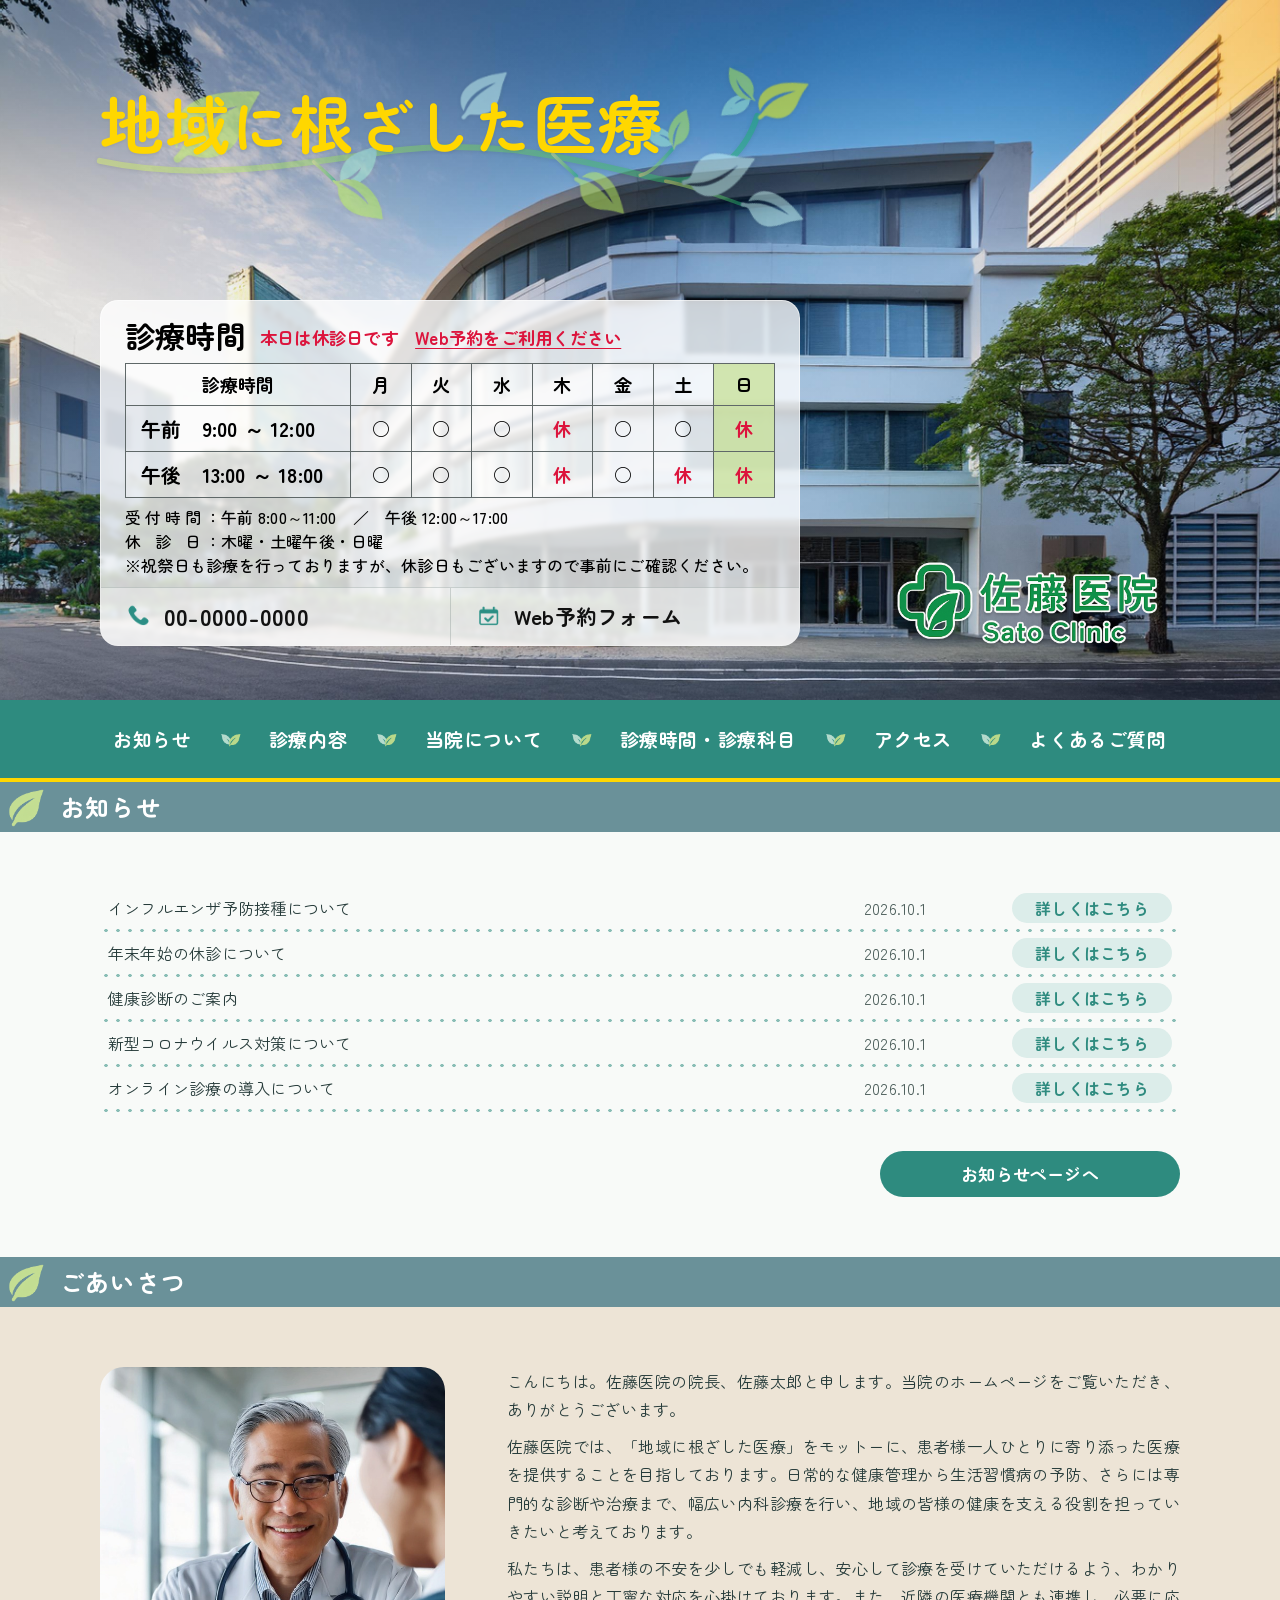
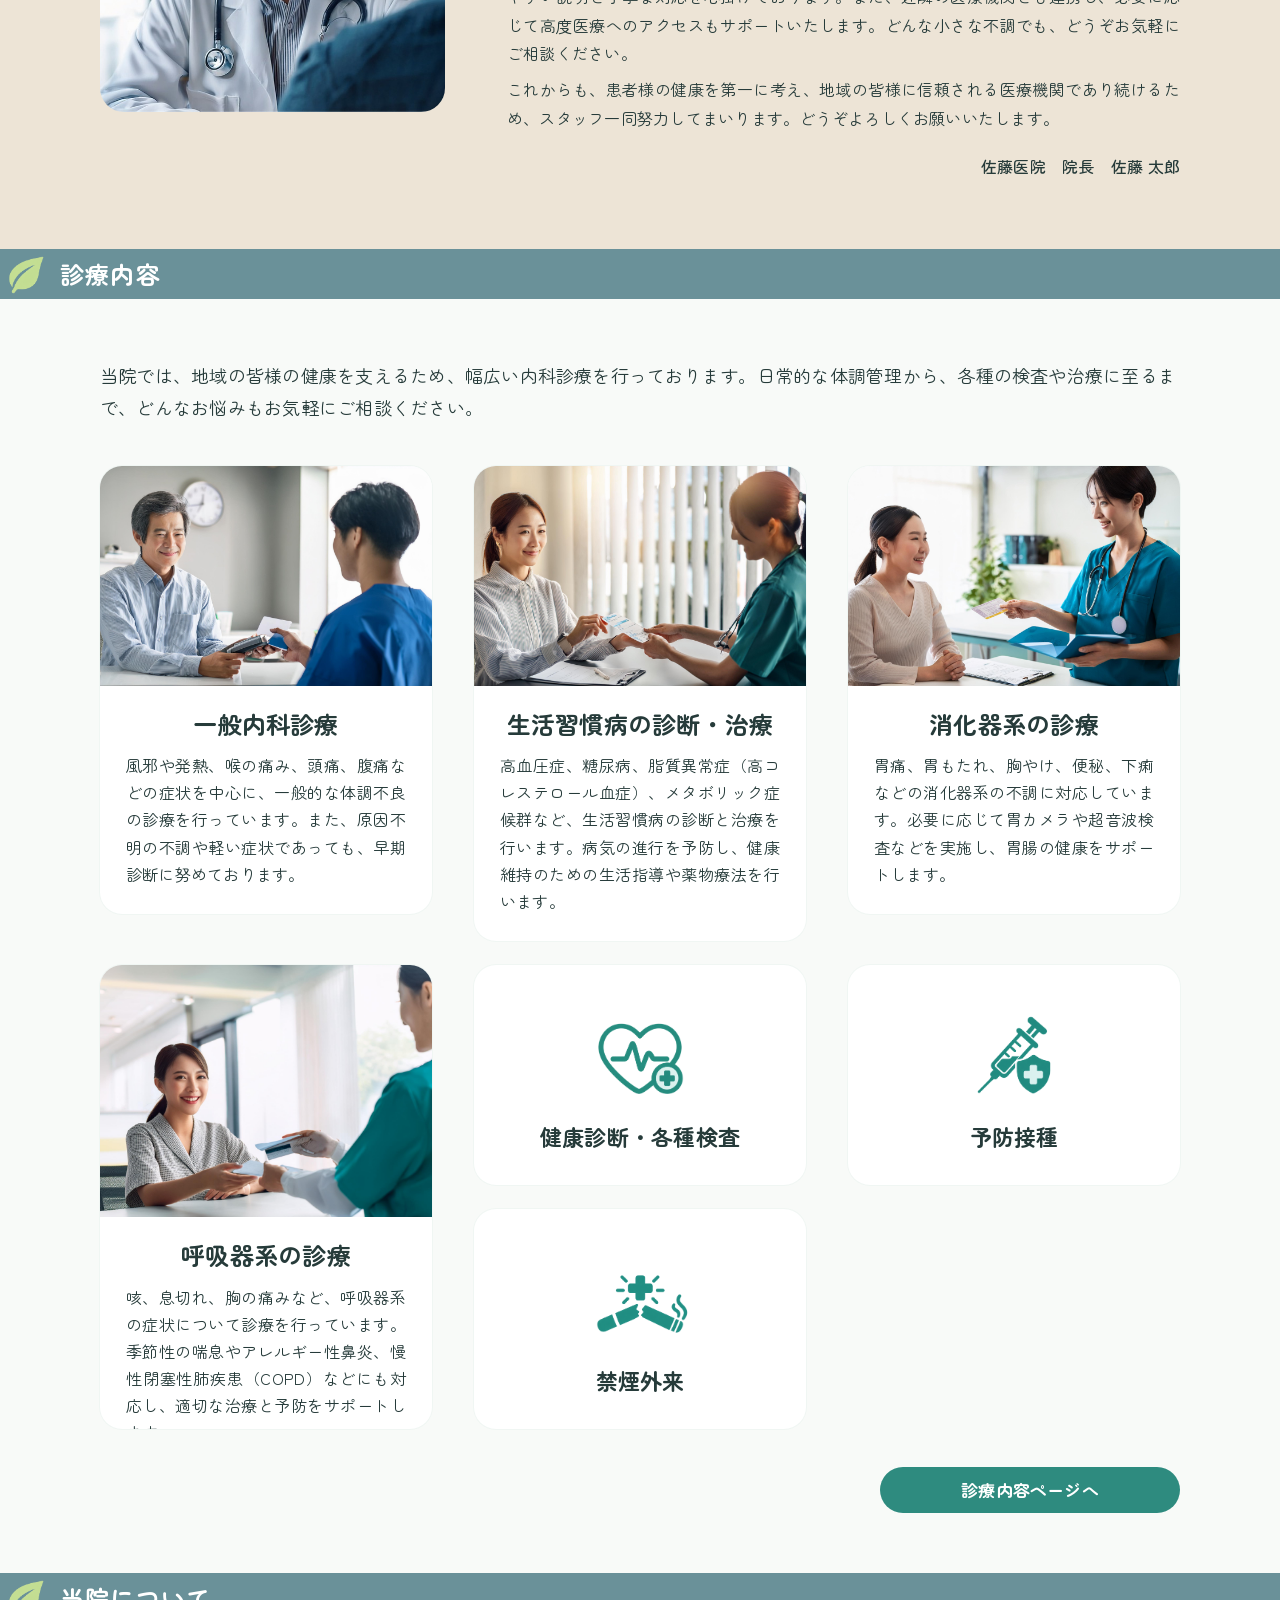
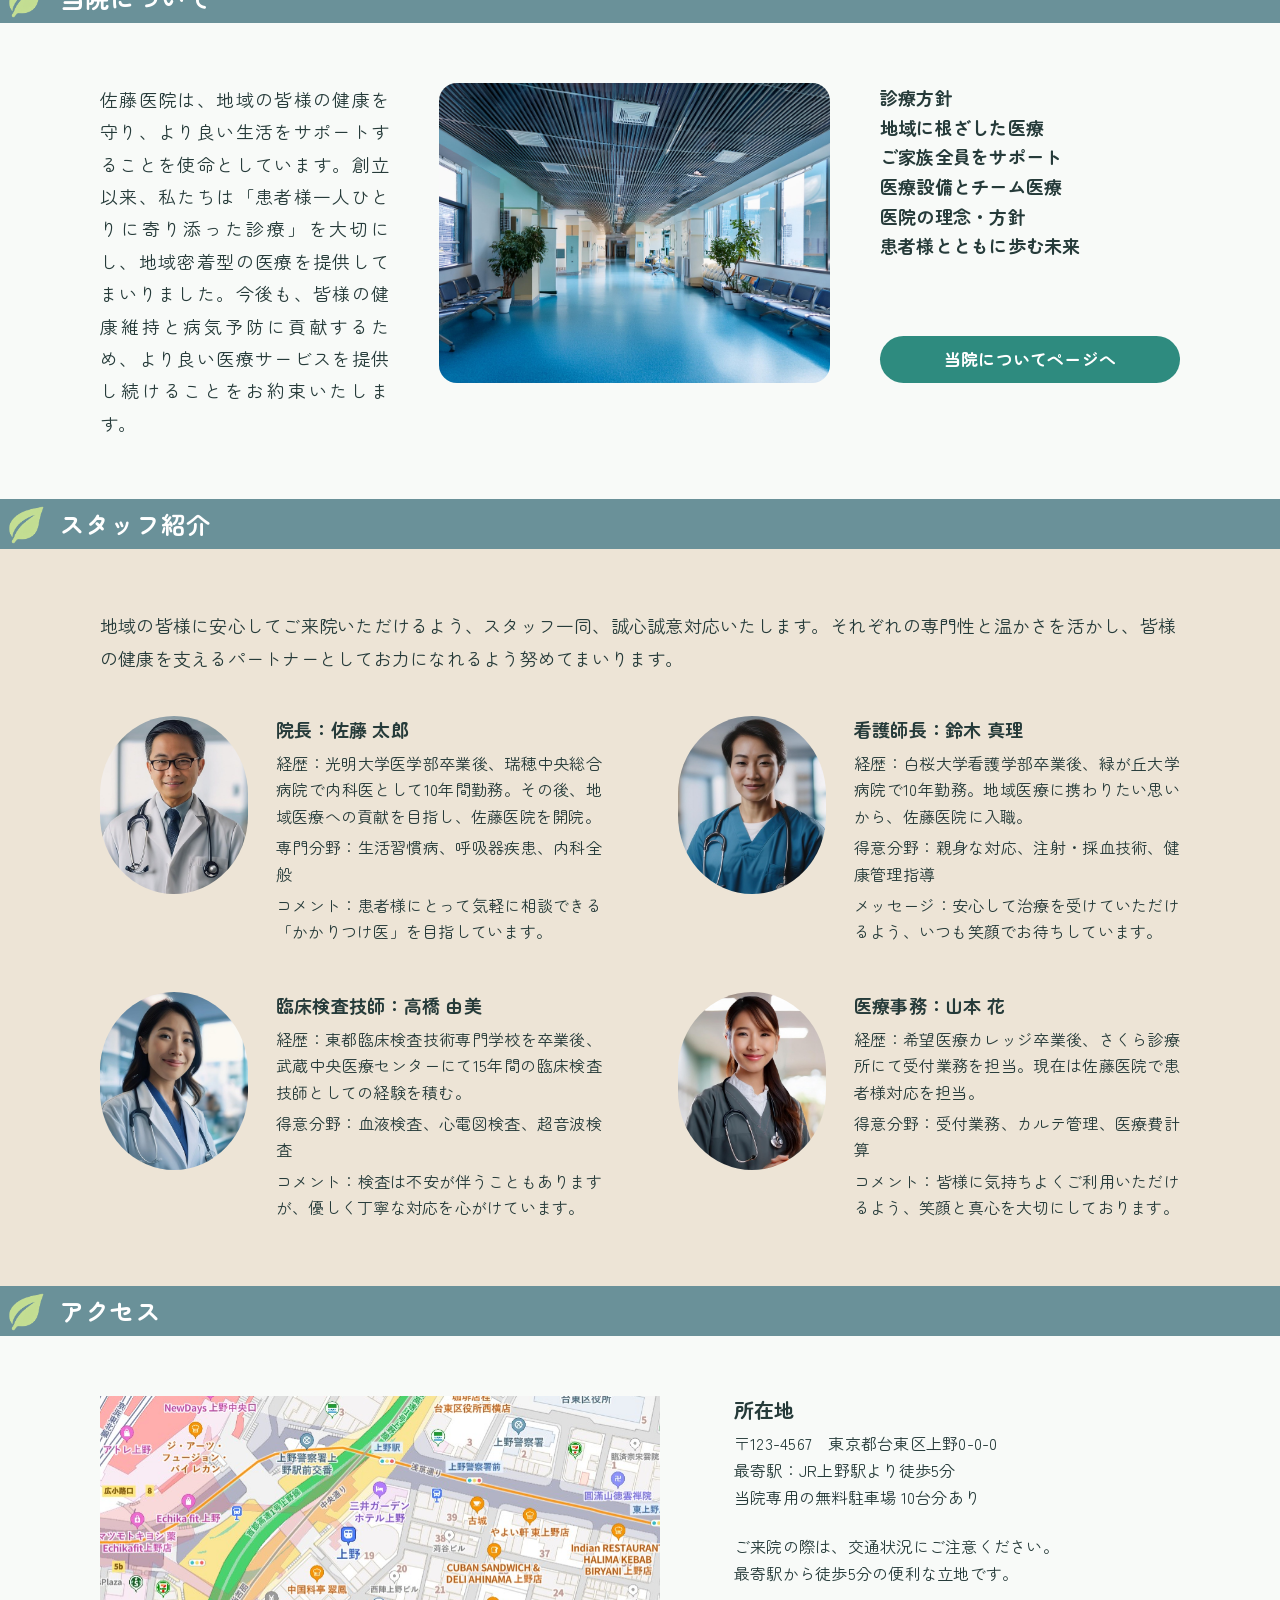
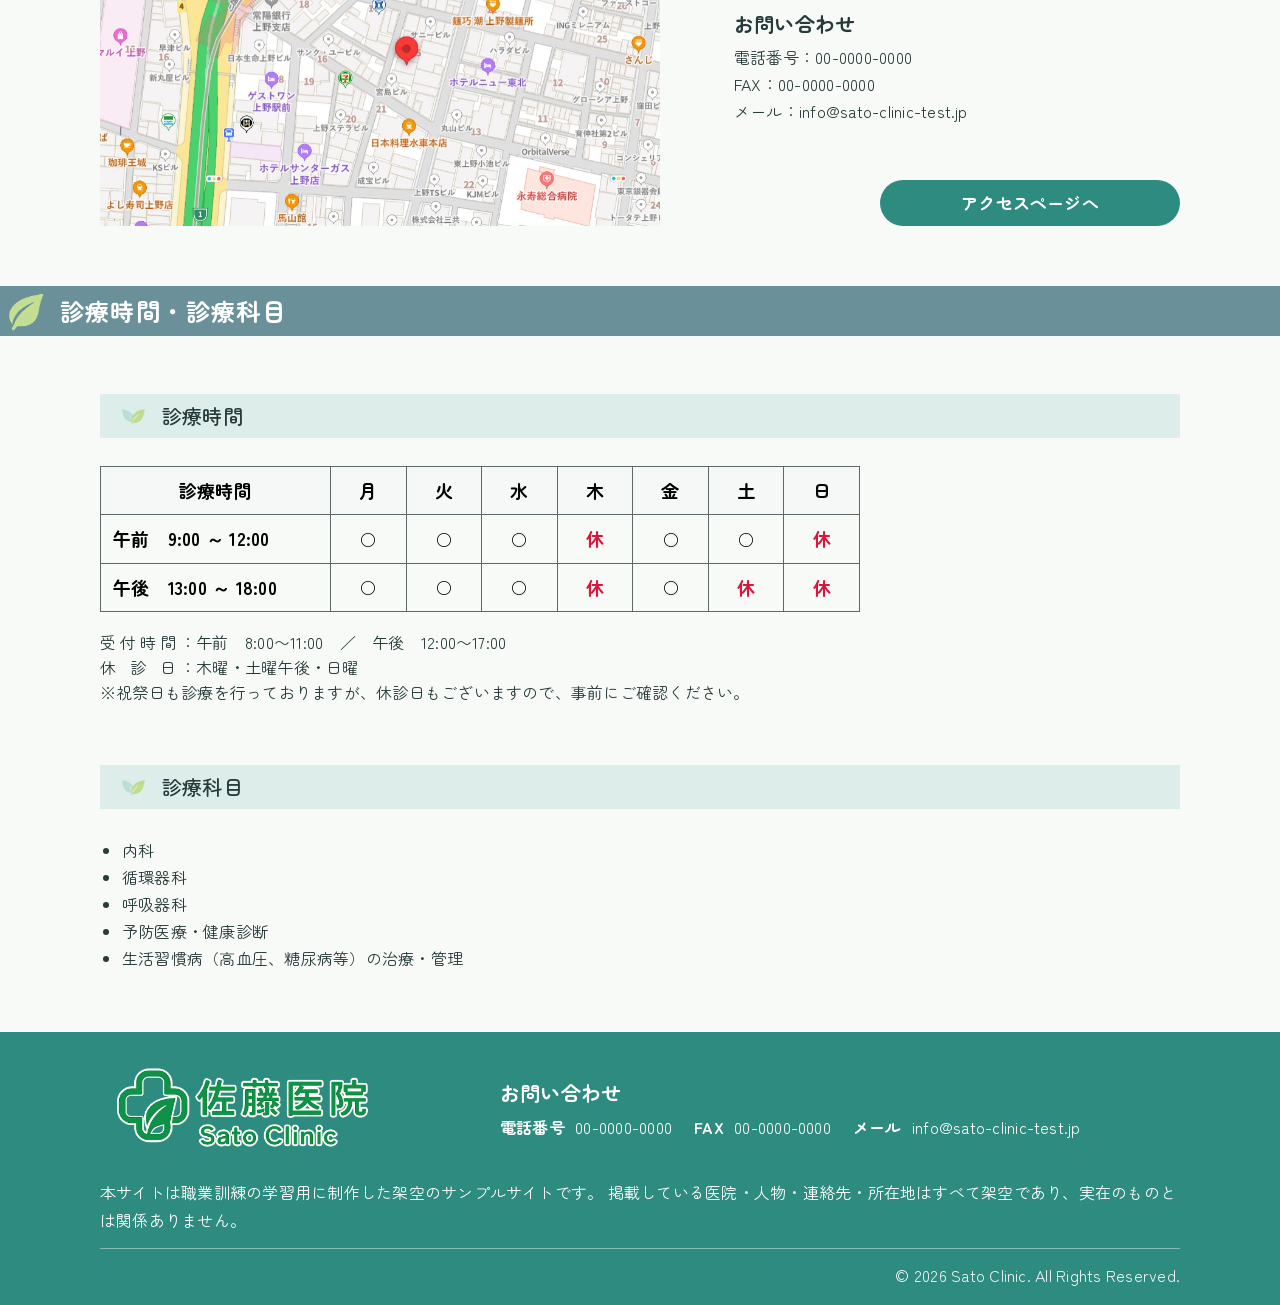
==== index.html @ f7752157 "ナビゲーションバーの修正（バーガーは除く）" ====
<!doctype html>
<html lang="ja">

<head>
  <meta charset="utf-8">
  <meta name="viewport" content="width=device-width, initial-scale=1">
  <meta name="robots" content="noindex, nofollow">
  <title>佐藤医院｜地域に根ざした医療</title>
  <link rel="preconnect" href="https://fonts.googleapis.com">
  <link rel="preconnect" href="https://fonts.gstatic.com" crossorigin>
  <link href="https://fonts.googleapis.com/css2?family=Zen+Maru+Gothic:wght@400;500;700&display=swap" rel="stylesheet">
  <link rel="stylesheet" href="./assets/css/style.css">
</head>

<body>
  <header class="hero" id="top">
    <div class="hero__shade"></div>
    <div class="hero__inner">
      <h1 class="hero__catch">
        <span class="hero__catch-copy">地域<span class="hero__catch-kana">に</span>根<span class="hero__catch-kana">ざした</span>医療</span>
        <svg class="hero__branch" viewBox="0 0 900 180" stroke="url(#hero-vine-gradient)" aria-hidden="true" focusable="false">
          <defs>
            <linearGradient id="hero-vine-gradient" x1="0" y1="0" x2="1" y2="0">
              <stop offset="0" stop-color="#d2e96a" />
              <stop offset=".55" stop-color="#72c85a" />
              <stop offset="1" stop-color="#18a96d" />
            </linearGradient>
          </defs>
          <path class="hero__branch-main" pathLength="100" d="M 120 126 C 235 151, 354 130, 465 114 C 599 97, 708 132, 778 147 C 841 159, 881 117, 895 73" />
          <path class="hero__branch-twig hero__branch-twig--middle-two" pathLength="100" d="M 372 127 C 381 135, 389 142, 396 149" />
          <path class="hero__branch-twig hero__branch-twig--middle-four" pathLength="100" d="M 654 118 C 663 127, 673 136, 682 144" />
          <path class="hero__branch-twig hero__branch-twig--right-up" pathLength="100" d="M 757 143 C 770 140, 782 127, 795 112" />
          <path class="hero__branch-twig hero__branch-twig--right-two" pathLength="100" d="M 787 150 C 817 155, 850 168, 879 178" />
          <g class="hero__branch-leaf hero__branch-leaf--middle-one">
            <image href="./assets/images/LEAF_G.png" x="175" y="6" width="137" height="137" transform="rotate(10 205 122)" />
          </g>
          <g class="hero__branch-leaf hero__branch-leaf--middle-two">
            <image href="./assets/images/LEAF_B&amp;G.png" x="345" y="63" width="114" height="114" transform="rotate(85 396 149)" />
          </g>
          <g class="hero__branch-leaf hero__branch-leaf--middle-three">
            <image href="./assets/images/LEAF_B.png" x="533" y="10" width="76" height="76" transform="rotate(0 550 74)" />
          </g>
          <g class="hero__branch-leaf hero__branch-leaf--middle-four">
            <image href="./assets/images/LEAF_G.png" x="665" y="80" width="76" height="76" transform="rotate(85 682 144)" />
          </g>
          <g class="hero__branch-leaf hero__branch-leaf--right-up-side">
            <g transform="translate(1580 15) scale(-1 1)">
              <image href="./assets/images/LEAF_B.png" x="749" y="58" width="91" height="91" transform="rotate(-115 770 135)" />
            </g>
          </g>
          <g class="hero__branch-leaf hero__branch-leaf--right-up-tip">
            <image href="./assets/images/LEAF_B&amp;G.png" x="762" y="55" width="76" height="76" transform="rotate(-25 795 112)" />
          </g>
          <g class="hero__branch-leaf hero__branch-leaf--right-two">
            <image href="./assets/images/LEAF_B.png" x="862" y="114" width="76" height="76" transform="rotate(60 879 178)" />
          </g>
          <g class="hero__branch-leaf hero__branch-leaf--tip-one">
            <image href="./assets/images/LEAF_B&amp;G.png" x="878" y="9" width="76" height="76" transform="rotate(-80 895 73)" />
          </g>
          <g class="hero__branch-leaf hero__branch-leaf--tip-two">
            <g transform="rotate(15 895 73)">
              <g class="hero__branch-yellow-spin">
                <image href="./assets/images/leaf.png" x="878" y="9" width="76" height="76" />
              </g>
            </g>
          </g>
        </svg>
      </h1>

      <section class="hero-hours" aria-labelledby="hero-hours-title">
        <h2 id="hero-hours-title">診療時間</h2>
        <table class="hours-table hours-table--hero">
          <thead>
            <tr>
              <th>診療時間</th>
              <th>月</th>
              <th>火</th>
              <th>水</th>
              <th>木</th>
              <th>金</th>
              <th>土</th>
              <th>日</th>
            </tr>
          </thead>
          <tbody>
            <tr>
              <th><span class="hours-period">午前</span>　9:00 ～ 12:00</th>
              <td>○</td>
              <td>○</td>
              <td>○</td>
              <td class="closed">休</td>
              <td>○</td>
              <td>○</td>
              <td class="closed">休</td>
            </tr>
            <tr>
              <th><span class="hours-period">午後</span>　13:00 ～ 18:00</th>
              <td>○</td>
              <td>○</td>
              <td>○</td>
              <td class="closed">休</td>
              <td>○</td>
              <td class="closed">休</td>
              <td class="closed">休</td>
            </tr>
          </tbody>
        </table>
        <div class="hero-hours__meta">
          <p class="hero-hours__note"><span class="hero-hours__label">受付時間</span>：午前 8:00～11:00　／　午後 12:00～17:00</p>
          <p class="hero-hours__note"><span class="hero-hours__label">休診日</span>：木曜・土曜午後・日曜</p>
          <p class="hero-hours__holiday">※祝祭日も診療を行っておりますが、休診日もございますので事前にご確認ください。</p>
        </div>
        <div class="hero-hours__contact" aria-label="ご予約・お問い合わせ">
          <a class="hero-reserve hero-reserve--phone" href="tel:0000000000">
            <img src="./assets/images/icon_phone.png" alt="">
            <span>00-0000-0000</span>
          </a>
          <a class="hero-reserve hero-reserve--web" href="#contact">
            <img src="./assets/images/icon_calendar.png" alt="">
            <span>Web予約フォーム</span>
            <span class="hero-reserve__arrow" aria-hidden="true">›</span>
          </a>
        </div>
      </section>

      <a href="./index.html" class="hero__logo" aria-label="佐藤医院 トップページへ">
        <img src="./assets/images/logo.png" alt="佐藤医院 Sato Clinic">
      </a>
      <button class="nav-toggle" type="button" aria-label="メニューを開く" aria-controls="main-navigation"
        aria-expanded="false">
        <span></span><span></span><span></span>
      </button>
    </div>
  </header>

  <nav class="main-nav" id="main-navigation" aria-label="メインナビゲーション">
    <div class="main-nav__inner">
      <div class="nav-dropdown-group">
        <a href="#news">お知らせ</a>
        <div class="nav-dropdown-menu" aria-label="お知らせの項目">
          <a href="./news.html">お知らせページへ</a>
        </div>
      </div><img class="nav-leaf" src="./assets/images/LEAF_B&G.png" alt="">
      <div class="nav-dropdown-group">
        <a href="#services">診療内容</a>
        <div class="nav-dropdown-menu" aria-label="診療内容の項目">
          <a href="./medical.html">診療内容ページへ</a>
        </div>
      </div><img class="nav-leaf" src="./assets/images/LEAF_B&G.png" alt="">
      <div class="nav-dropdown-group">
        <a href="#about">当院について</a>
        <div class="nav-dropdown-menu" aria-label="当院についての項目">
          <a href="./about.html">当院についてページへ</a>
          <a href="./about.html#about-policy">診療方針</a>
          <a href="./about.html#about-community">地域に根ざした医療</a>
          <a href="./about.html#about-family">ご家族全員をサポート</a>
          <a href="./about.html#about-team">医療設備とチーム医療</a>
          <a href="./about.html#about-values">医院の理念・方針</a>
          <a href="./about.html#about-future">患者様とともに歩む未来</a>
          <a href="./about.html#about-staff-title">スタッフ紹介</a>
        </div>
      </div><img class="nav-leaf" src="./assets/images/LEAF_B&G.png" alt="">
      <a href="#hours">診療時間・診療科目</a><img class="nav-leaf" src="./assets/images/LEAF_B&G.png" alt="">
      <a href="#access">アクセス</a><img class="nav-leaf" src="./assets/images/LEAF_B&G.png" alt="">
      <div class="nav-dropdown-group">
        <a href="./faq.html">よくあるご質問</a>
        <div class="nav-dropdown-menu" aria-label="よくあるご質問の項目">
          <a href="./faq.html#faq-medical">診療について</a>
          <a href="./faq.html#faq-prevention">予防接種・健康診断について</a>
          <a href="./faq.html#faq-payment">お支払いについて</a>
          <a href="./faq.html#faq-other">その他</a>
        </div>
      </div>
    </div>
  </nav>

  <main>
    <section class="section section--compact" id="news">
      <div class="section-title"><img src="./assets/images/LEAF_G.png" alt="">
        <h2>お知らせ</h2>
      </div>
      <div class="content news-list">
        <article class="news-row"><a href="./news.html#influenza">インフルエンザ予防接種について</a><time>2026.10.1</time><a class="mini-button" href="./news.html#influenza">詳しくはこちら</a></article>
        <article class="news-row"><a href="./news.html#new-year-holiday">年末年始の休診について</a><time>2026.10.1</time><a class="mini-button" href="./news.html#new-year-holiday">詳しくはこちら</a></article>
        <article class="news-row"><a href="./news.html#health-checkup">健康診断のご案内</a><time>2026.10.1</time><a class="mini-button" href="./news.html#health-checkup">詳しくはこちら</a></article>
        <article class="news-row"><a href="./news.html#covid-19">新型コロナウイルス対策について</a><time>2026.10.1</time><a class="mini-button" href="./news.html#covid-19">詳しくはこちら</a></article>
        <article class="news-row"><a href="./news.html#online-medical">オンライン診療の導入について</a><time>2026.10.1</time><a class="mini-button" href="./news.html#online-medical">詳しくはこちら</a></article>
        <div class="section-action"><a class="pill-button" href="./news.html">お知らせページへ</a></div>
      </div>
    </section>

    <section class="section section--beige" id="greeting">
      <div class="section-title"><img src="./assets/images/LEAF_G.png" alt="">
        <h2>ごあいさつ</h2>
      </div>
      <div class="content greeting-grid">
        <img src="./assets/images/greeting.jpg" alt="院長が患者様と話している様子" class="greeting-photo">
        <div class="greeting-copy">
          <p>こんにちは。佐藤医院の院長、佐藤太郎と申します。当院のホームページをご覧いただき、ありがとうございます。</p>
          <p>
            佐藤医院では、「地域に根ざした医療」をモットーに、患者様一人ひとりに寄り添った医療を提供することを目指しております。日常的な健康管理から生活習慣病の予防、さらには専門的な診断や治療まで、幅広い内科診療を行い、地域の皆様の健康を支える役割を担っていきたいと考えております。
          </p>
          <p>
            私たちは、患者様の不安を少しでも軽減し、安心して診療を受けていただけるよう、わかりやすい説明と丁寧な対応を心掛けております。また、近隣の医療機関とも連携し、必要に応じて高度医療へのアクセスもサポートいたします。どんな小さな不調でも、どうぞお気軽にご相談ください。
          </p>
          <p>これからも、患者様の健康を第一に考え、地域の皆様に信頼される医療機関であり続けるため、スタッフ一同努力してまいります。どうぞよろしくお願いいたします。</p>
          <p class="signature">佐藤医院　院長　佐藤 太郎</p>
        </div>
      </div>
    </section>

    <section class="section" id="services">
      <div class="section-title"><img src="./assets/images/LEAF_G.png" alt="">
        <h2>診療内容</h2>
      </div>
      <div class="content">
        <p class="intro">当院では、地域の皆様の健康を支えるため、幅広い内科診療を行っております。日常的な体調管理から、各種の検査や治療に至るまで、どんなお悩みもお気軽にご相談ください。</p>
        <div class="service-grid" id="services-carousel">
          <article class="service-card service-card--general">
            <img src="./assets/images/information_1.jpg" alt="一般内科診療">
            <div class="service-card__body">
              <h3>一般内科診療</h3>
              <p>風邪や発熱、喉の痛み、頭痛、腹痛などの症状を中心に、一般的な体調不良の診療を行っています。また、原因不明の不調や軽い症状であっても、早期診断に努めております。</p>
            </div>
          </article>
          <article class="service-card service-card--lifestyle">
            <img src="./assets/images/information_2.jpg" alt="生活習慣病の診断・治療">
            <div class="service-card__body">
              <h3>生活習慣病の診断・治療</h3>
              <p>高血圧症、糖尿病、脂質異常症（高コレステロール血症）、メタボリック症候群など、生活習慣病の診断と治療を行います。病気の進行を予防し、健康維持のための生活指導や薬物療法を行います。</p>
            </div>
          </article>
          <article class="service-card service-card--digestive">
            <img src="./assets/images/information_3.jpg" alt="消化器系の診療">
            <div class="service-card__body">
              <h3>消化器系の診療</h3>
              <p>胃痛、胃もたれ、胸やけ、便秘、下痢などの消化器系の不調に対応しています。必要に応じて胃カメラや超音波検査などを実施し、胃腸の健康をサポートします。</p>
            </div>
          </article>
          <article class="service-card service-card--respiratory">
            <img src="./assets/images/information_4.jpg" alt="呼吸器系の診療">
            <div class="service-card__body">
              <h3>呼吸器系の診療</h3>
              <p>咳、息切れ、胸の痛みなど、呼吸器系の症状について診療を行っています。季節性の喘息やアレルギー性鼻炎、慢性閉塞性肺疾患（COPD）などにも対応し、適切な治療と予防をサポートします。</p>
            </div>
          </article>
          <article class="service-card service-card--icon-only service-card--health">
            <img class="service-icon" src="./assets/images/health_checkup.png" alt="健康診断・各種検査">
            <div class="service-card__body">
              <h3>健康診断・各種検査</h3>
            </div>
          </article>
          <article class="service-card service-card--icon-only service-card--vaccination">
            <img class="service-icon" src="./assets/images/vaccination.png" alt="予防接種">
            <div class="service-card__body">
              <h3>予防接種</h3>
            </div>
          </article>
          <article class="service-card service-card--icon-only service-card--smoking">
            <img class="service-icon" src="./assets/images/smoking.png" alt="禁煙外来">
            <div class="service-card__body">
              <h3>禁煙外来</h3>
            </div>
          </article>
        </div>
        <div class="section-action"><a class="pill-button" href="./medical.html">診療内容ページへ</a></div>
      </div>
    </section>

    <section class="section" id="about">
      <div class="section-title"><img src="./assets/images/LEAF_G.png" alt="">
        <h2>当院について</h2>
      </div>
      <div class="content about-grid">
        <div class="about-copy about-copy--left">
          <p>
            佐藤医院は、地域の皆様の健康を守り、より良い生活をサポートすることを使命としています。創立以来、私たちは「患者様一人ひとりに寄り添った診療」を大切にし、地域密着型の医療を提供してまいりました。今後も、皆様の健康維持と病気予防に貢献するため、より良い医療サービスを提供し続けることをお約束いたします。
          </p>
        </div>
        <img src="./assets/images/hospital_4.jpg" alt="佐藤医院の院内" class="about-photo">
        <div class="about-copy about-copy--right">
          <h3><a href="./about.html#about-policy">診療方針</a></h3>
          <ul>
            <li><a href="./about.html#about-community">地域に根ざした医療</a></li>
            <li><a href="./about.html#about-family">ご家族全員をサポート</a></li>
            <li><a href="./about.html#about-team">医療設備とチーム医療</a></li>
            <li><a href="./about.html#about-values">医院の理念・方針</a></li>
            <li><a href="./about.html#about-future">患者様とともに歩む未来</a></li>
          </ul>
          <div class="section-action section-action--left"><a class="pill-button" href="./about.html">当院についてページへ</a></div>
        </div>
      </div>
    </section>

    <section class="section section--beige" id="staff">
      <div class="section-title"><img src="./assets/images/LEAF_G.png" alt="">
        <h2>スタッフ紹介</h2>
      </div>
      <div class="content">
        <p class="intro">地域の皆様に安心してご来院いただけるよう、スタッフ一同、誠心誠意対応いたします。それぞれの専門性と温かさを活かし、皆様の健康を支えるパートナーとしてお力になれるよう努めてまいります。</p>
        <div class="staff-grid" id="staff-carousel">
          <article class="staff-card"><img src="./assets/images/staff_sato_taro.jpg" alt="院長 佐藤太郎">
            <div>
              <h3>院長：佐藤 太郎</h3>
              <p>経歴：光明大学医学部卒業後、瑞穂中央総合病院で内科医として10年間勤務。その後、地域医療への貢献を目指し、佐藤医院を開院。</p>
              <p>専門分野：生活習慣病、呼吸器疾患、内科全般</p>
              <p>コメント：患者様にとって気軽に相談できる「かかりつけ医」を目指しています。</p>
            </div>
          </article>
          <article class="staff-card"><img src="./assets/images/staff_suzuki_mari.jpg" alt="看護師長 鈴木真理">
            <div>
              <h3>看護師長：鈴木 真理</h3>
              <p>経歴：白桜大学看護学部卒業後、緑が丘大学病院で10年勤務。地域医療に携わりたい思いから、佐藤医院に入職。</p>
              <p>得意分野：親身な対応、注射・採血技術、健康管理指導</p>
              <p>メッセージ：安心して治療を受けていただけるよう、いつも笑顔でお待ちしています。</p>
            </div>
          </article>
          <article class="staff-card"><img src="./assets/images/staff_takahashi_yumi.jpg" alt="臨床検査技師 高橋由美">
            <div>
              <h3>臨床検査技師：高橋 由美</h3>
              <p>経歴：東都臨床検査技術専門学校を卒業後、武蔵中央医療センターにて15年間の臨床検査技師としての経験を積む。</p>
              <p>得意分野：血液検査、心電図検査、超音波検査</p>
              <p>コメント：検査は不安が伴うこともありますが、優しく丁寧な対応を心がけています。</p>
            </div>
          </article>
          <article class="staff-card"><img src="./assets/images/staff_yamamoto_hana.jpg" alt="医療事務 山本花">
            <div>
              <h3>医療事務：山本 花</h3>
              <p>経歴：希望医療カレッジ卒業後、さくら診療所にて受付業務を担当。現在は佐藤医院で患者様対応を担当。</p>
              <p>得意分野：受付業務、カルテ管理、医療費計算</p>
              <p>コメント：皆様に気持ちよくご利用いただけるよう、笑顔と真心を大切にしております。</p>
            </div>
          </article>
        </div>
      </div>
    </section>

    <section class="section" id="access">
      <div class="section-title"><img src="./assets/images/LEAF_G.png" alt="">
        <h2>アクセス</h2>
      </div>
      <div class="content access-grid">
        <img src="./assets/images/map.jpg" alt="佐藤医院周辺地図" class="map-image">
        <div class="access-copy">
          <h3>所在地</h3>
          <p>〒123-4567　東京都台東区上野0-0-0<br>最寄駅：JR上野駅より徒歩5分<br>当院専用の無料駐車場 10台分あり</p>
          <p>ご来院の際は、交通状況にご注意ください。<br>最寄駅から徒歩5分の便利な立地です。</p>
          <h3 id="contact">お問い合わせ</h3>
          <p>電話番号：00-0000-0000<br>FAX：00-0000-0000<br>メール：info@sato-clinic-test.jp</p>
          <div class="section-action section-action--left"><a class="pill-button" href="#">アクセスページへ</a></div>
        </div>
      </div>
    </section>

    <section class="section section--compact" id="hours">
      <div class="section-title"><img src="./assets/images/LEAF_G.png" alt="">
        <h2>診療時間・診療科目</h2>
      </div>
      <div class="content hours-content">
        <h3 class="hours-subheading"><img src="./assets/images/LEAF_B&amp;G.png" alt="">診療時間</h3>
        <table class="hours-table hours-table--main">
          <thead>
            <tr>
              <th>診療時間</th>
              <th>月</th>
              <th>火</th>
              <th>水</th>
              <th>木</th>
              <th>金</th>
              <th>土</th>
              <th>日</th>
            </tr>
          </thead>
          <tbody>
            <tr>
              <th><span class="hours-period">午前</span>　9:00 ～ 12:00</th>
              <td>●</td>
              <td>●</td>
              <td>●</td>
              <td class="closed">休</td>
              <td>●</td>
              <td>●</td>
              <td class="closed">休</td>
            </tr>
            <tr>
              <th><span class="hours-period">午後</span>　13:00 ～ 18:00</th>
              <td>●</td>
              <td>●</td>
              <td>●</td>
              <td class="closed">休</td>
              <td>●</td>
              <td class="closed">休</td>
              <td class="closed">休</td>
            </tr>
          </tbody>
        </table>
        <p class="hours-note">
          <span class="hours-note__label">受付時間</span>：午前　8:00〜11:00　／　午後　12:00〜17:00<br><span class="hours-note__label">休診日</span>：木曜・土曜午後・日曜<br>※祝祭日も診療を行っておりますが、休診日もございますので、事前にご確認ください。</p>
      </div>
    </section>

    <section class="section section--compact" id="departments">
      <div class="content department-copy">
        <h3 class="hours-subheading"><img src="./assets/images/LEAF_B&amp;G.png" alt="">診療科目</h3>
        <ul>
          <li>内科</li>
          <li>循環器科</li>
          <li>呼吸器科</li>
          <li>予防医療・健康診断</li>
          <li>生活習慣病（高血圧、糖尿病等）の治療・管理</li>
        </ul>
      </div>
    </section>

  </main>

  <button class="back-to-top" type="button" aria-label="ページトップへ戻る"><span aria-hidden="true"></span></button>
  <footer class="footer">
    <div class="footer__inner">
      <div class="footer__brand">
        <a href="./index.html" class="footer__logo" aria-label="佐藤医院 トップページへ">
          <img src="./assets/images/logo.png" alt="佐藤医院 Sato Clinic">
        </a>
        <span>地域に根ざした医療</span>
      </div>
      <div class="footer__contact" aria-label="お問い合わせ">
        <h2>お問い合わせ</h2>
        <p class="footer__contact-note">その他、ご不明点があればお電話またはメールでお問い合わせください。</p>
        <div class="footer__contact-list">
          <span><b>電話番号</b> 00-0000-0000</span>
          <span><b>FAX</b> 00-0000-0000</span>
          <span><b>メール</b> info@sato-clinic-test.jp</span>
        </div>
      </div>
    </div>
    <p class="training-disclaimer">本サイトは職業訓練の学習用に制作した架空のサンプルサイトです。 掲載している医院・人物・連絡先・所在地はすべて架空であり、実在のものとは関係ありません。</p>
    <div class="footer__copyright">© 2026 Sato Clinic. All Rights Reserved.</div>
  </footer>
  <script src="./assets/js/main.js"></script>
</body>

</html>
---- assets/css/style.css ----
﻿:root {
  --main: #2E8B7F;
  --sub: #6A9199;
  --lightgreen: #DCEDEA;
  --beige: #EDE4D6;
  --base: #F8FAF8;
  --text: #263B3A;
  --white: #FFFFFF;
  --hero: #FFD700;
  --holiday: #DC143C;
  --green: #C5DF93;
  --line: #DCE6E3;
  --side: 100px;
  --content: 1240px;
}

* {
  box-sizing: border-box
}

html {
  scroll-behavior: smooth
}

body {
  margin: 0;
  min-width: 1180px;
  background: var(--base);
  color: var(--text);
  font-family: "Zen Maru Gothic", "Noto Sans JP", "Yu Gothic", YuGothic, Meiryo, sans-serif;
  font-size: 16px;
  line-height: 1.75;
  letter-spacing: .015em;
}

a {
  color: inherit;
  text-decoration: none
}

img {
  display: block;
  max-width: 100%
}

/* ===== HERO ===== */
.hero {
  position: relative;
  height: 700px;
  overflow: hidden;
  background: url("../images/hospital_1.jpg") center center/cover no-repeat;
}

.hero__shade {
  position: absolute;
  inset: 0;
  background: linear-gradient(90deg, rgba(24, 57, 63, .10), rgba(255, 255, 255, .02) 55%, rgba(0, 0, 0, .03));
}

.hero__inner {
  position: relative;
  width: 100%;
  height: 100%;
  max-width: 1440px;
  margin: 0 auto
}

.hero__catch {
  position: absolute;
  left: 100px;
  top: 84px;
  margin: 0;
  color: var(--hero);
  font-size: 64px;
  line-height: 1.18;
  font-weight: 700;
  letter-spacing: .02em;
  text-shadow: 0 1px 3px rgba(0, 0, 0, .08);
}

.hero__catch-kana {
  font-size: .9em;
}

.hero__catch-copy {
  position: relative;
  z-index: 1;
}

.hero__branch {
  position: absolute;
  top: -30px;
  left: calc(-13.333% - 26.667px);
  width: calc(100% + 200px);
  height: auto;
  aspect-ratio: 5 / 1;
  overflow: visible;
  fill: none;
  stroke-linecap: round;
  stroke-linejoin: round;
  pointer-events: none;
  filter: drop-shadow(0 1px 2px rgba(0, 0, 0, .18));
  animation: soften-branch .35s ease 5.2s forwards;
}

.hero__branch path {
  vector-effect: non-scaling-stroke;
  stroke-dasharray: 100;
  stroke-dashoffset: 100;
  animation: draw-branch .5s ease-out forwards;
}

.hero__branch .hero__branch-main {
  stroke-width: 6;
  animation-duration: 2.8s;
  animation-timing-function: ease-in-out;
}

.hero__branch .hero__branch-twig {
  stroke-width: 3.5;
}

.hero__branch .hero__branch-twig--middle-two { animation-delay: .8s; }
.hero__branch .hero__branch-twig--middle-four { animation-delay: 1.7s; }
.hero__branch .hero__branch-twig--right-up { animation-delay: 2.05s; }
.hero__branch .hero__branch-twig--right-two { animation-delay: 2.2s; }

.hero__branch-leaf {
  opacity: 0;
  transform-box: fill-box;
  transform-origin: center;
  animation: grow-leaf .55s ease-out forwards;
}

.hero__branch-leaf image {
  filter: saturate(1.8) contrast(1.1);
}

.hero__branch-leaf--middle-one { animation-delay: .8s; }
.hero__branch-leaf--middle-two { animation-delay: 1.2s; }
.hero__branch-leaf--middle-three { animation-delay: 1.65s; }
.hero__branch-leaf--middle-four { animation-delay: 2.1s; }
.hero__branch-leaf--right-up-side { animation-delay: 2.45s; }
.hero__branch-leaf--right-up-tip { animation-delay: 2.65s; }
.hero__branch-leaf--right-two { animation-delay: 2.45s; }
.hero__branch-leaf--tip-one { animation-delay: 2.8s; }
.hero__branch-leaf--tip-two { animation-delay: 3s; }

.hero__branch-yellow-spin {
  transform-box: fill-box;
  transform-origin: center;
  transform-style: preserve-3d;
  animation: spin-leaf-vein 1.6s linear 3.6s both;
}

@keyframes draw-branch {
  to { stroke-dashoffset: 0; }
}

@keyframes grow-leaf {
  from { opacity: 0; transform: scale(.4); }
  to { opacity: 1; transform: scale(1); }
}

@keyframes soften-branch {
  to { opacity: .5; }
}

@keyframes spin-leaf-vein {
  0%, 100% { transform: rotate(-45deg) scaleY(1) rotate(45deg) scale(1); }
  5%, 50%, 95% { transform: rotate(-45deg) scaleY(1) rotate(45deg) scale(1.3); }
  12.5%, 62.5% { transform: rotate(-45deg) scaleY(.02) rotate(45deg) scale(1.3); }
  25%, 75% { transform: rotate(-45deg) scaleY(-1) rotate(45deg) scale(1.3); }
  37.5%, 87.5% { transform: rotate(-45deg) scaleY(-.02) rotate(45deg) scale(1.3); }
}

@media (prefers-reduced-motion: reduce) {
  .hero__branch {
    opacity: .5;
    animation: none;
  }

  .hero__branch path {
    animation: none;
    stroke-dashoffset: 0;
  }

  .hero__branch-leaf {
    animation: none;
    opacity: 1;
  }

  .hero__branch-yellow-spin {
    animation: none;
  }
}

.hero-hours {
  position: absolute;
  left: 100px;
  bottom: 54px;
  width: 748px;
  padding: 16px 24px 0;
  background: rgba(255, 255, 255, .78);
  border: 1px solid rgba(255, 255, 255, .55);
  border-radius: 18px;
  backdrop-filter: blur(2px);
  overflow: hidden;
}

.hero-hours h2 {
  margin: 0 0 8px;
  font-size: 30px;
  line-height: 1.25;
  color: #000;
  font-weight: 700
}

.hero-hours__status {
  display: inline-block;
  margin-left: 14px;
  color: #000;
  font-size: .58em;
  font-weight: 700;
  vertical-align: .18em
}

.hero-hours__status.is-closed {
  color: var(--holiday)
}

.hero-hours__status-link {
  color: inherit;
  text-decoration: underline;
  text-underline-offset: .15em;
}

.hours-table {
  width: 100%;
  border-collapse: collapse;
  color: #000;
  background: transparent
}

.hours-table th,
.hours-table td {
  text-align: center;
  white-space: nowrap
}

.hours-table tbody th {
  text-align: left;
  font-weight: 700
}

.hours-table--hero {
  table-layout: fixed;
  border: 1px solid #5f6868;
  font-size: 16px;
  background: rgba(255, 255, 255, .22)
}

.hours-table--hero th,
.hours-table--hero td {
  border: 1px solid #5f6868;
  padding: 4px 6px;
  height: 36px
}

.hours-table--hero th:first-child,
.hours-table--hero td:first-child {
  width: 190px;
  min-width: 190px
}

.hours-table--hero thead th {
  font-weight: 700;
  background: rgba(255, 255, 255, .16)
}

.hours-table--hero .is-today {
  background: rgba(197, 223, 147, .72)
}

.hours-table .closed {
  color: var(--holiday);
  font-weight: 700
}

.hero-hours__meta {
  padding: 8px 0 10px
}

.hero-hours__note,
.hero-hours__holiday {
  margin: 0;
  color: #000;
  font-size: 16px;
  line-height: 1.45;
  font-weight: 500
}

.hero-hours__holiday {
  margin-top: 1px
}

.hero-hours__label {
  display: inline-block;
  width: 5em;
  letter-spacing: .25em;
  text-align: justify;
  text-align-last: justify
}

.hours-note__label {
  display: inline-block;
  width: 5em;
  letter-spacing: .25em;
  text-align: justify;
  text-align-last: justify
}

.hero-hours__contact {
  margin: 0 -24px;
  min-height: 58px;
  display: grid;
  grid-template-columns: 1fr 1fr;
  align-items: stretch;
  border-top: 1px solid rgba(92, 112, 109, .25);
  background: rgba(255, 255, 255, .36);
}

.hero-reserve {
  display: flex;
  align-items: center;
  gap: 10px;
  padding: 8px 22px;
  color: #111;
  font-size: 18px;
  font-weight: 700;
  line-height: 1.25;
  transition: background-color .2s ease, color .2s ease
}

.hero-reserve:hover {
  background: var(--main);
  color: #fff
}

.hero-reserve+.hero-reserve {
  border-left: 1px solid rgba(92, 112, 109, .25)
}

.hero-reserve img {
  width: 31px;
  height: 31px;
  object-fit: contain;
  flex: 0 0 31px
}

.hero-reserve--phone {
  font-size: 23px
}

.hero-reserve--web {
  font-size: 21px
}

.hero-reserve__arrow {
  display: none
}

.hero__logo {
  position: absolute;
  display: block;
  right: 100px;
  bottom: 50px;
  width: 300px;
  height: auto;
  filter: drop-shadow(0 2px 1px rgba(0, 0, 0, .18))
}

.hero__logo img,
.footer__logo img {
  width: 100%
}

/* ===== NAV ===== */
.main-nav {
  height: 82px;
  background: var(--main);
  color: #fff;
  border-bottom: 4px solid var(--hero)
}

.main-nav.is-fixed {
  position: fixed;
  z-index: 100;
  top: 0;
  right: 0;
  left: 0
}

.main-nav__inner {
  width: calc(100% - 150px);
  max-width: 1290px;
  height: 78px;
  margin: 0 auto;
  display: flex;
  align-items: center;
  justify-content: center;
  gap: 18px;
  font-size: 19px;
  font-weight: 700;
  white-space: nowrap;
}

.main-nav a {
  display: flex;
  align-items: center;
  min-height: 78px;
  padding: 0 8px;
  letter-spacing: .035em
}

.main-nav a.is-active {
  color: var(--hero);
  box-shadow: inset 0 -4px 0 var(--hero)
}

.nav-dropdown-group {
  position: relative;
  display: flex;
  align-items: center;
  height: 78px;
}

.nav-dropdown-menu {
  position: absolute;
  z-index: 120;
  top: 100%;
  left: 0;
  display: none;
  min-width: 250px;
  padding: 8px 0;
  background: var(--main);
  border-top: 4px solid var(--hero);
  border-radius: 0 0 12px 12px;
  box-shadow: 0 8px 18px rgba(38, 59, 58, .2);
  overflow: hidden;
}

.nav-dropdown-group:hover .nav-dropdown-menu,
.nav-dropdown-group:focus-within .nav-dropdown-menu {
  display: block;
}

.main-nav .nav-dropdown-menu a {
  display: block;
  min-height: 0;
  padding: 8px 16px;
  font-size: 15px;
  line-height: 1.5;
  white-space: nowrap;
}

.main-nav .nav-dropdown-menu a:hover,
.main-nav .nav-dropdown-menu a:focus-visible {
  color: var(--hero);
  background: rgba(255, 255, 255, .1);
}

.back-to-top {
  position: fixed;
  z-index: 110;
  right: 24px;
  bottom: 24px;
  display: grid;
  place-items: center;
  width: 54px;
  height: 54px;
  border: 0;
  border-radius: 50%;
  background: var(--main);
  color: #236f65;
  cursor: pointer;
  opacity: 0;
  visibility: hidden;
  transform: translateY(10px);
  transition: opacity .2s ease, transform .2s ease, visibility .2s;
  box-shadow: 0 4px 14px rgba(38, 59, 58, .2)
}

.back-to-top span {
  display: block;
  width: 0;
  height: 0;
  border-right: 12px solid transparent;
  border-bottom: 18px solid #fff;
  border-left: 12px solid transparent;
  transform: translateY(-2px)
}

.back-to-top.is-visible {
  opacity: 1;
  visibility: visible;
  transform: translateY(0)
}

.back-to-top:hover {
  background: #236f65;
  box-shadow: 0 6px 18px rgba(38, 59, 58, .3)
}

.back-to-top.is-visible:hover {
  transform: translateY(-3px) scale(1.06)
}

.back-to-top:focus-visible {
  outline: 3px solid var(--hero);
  outline-offset: 3px
}

.nav-leaf {
  width: 25px;
  height: 25px;
  object-fit: contain;
  opacity: .98;
  flex: 0 0 25px
}

/* ===== COMMON ===== */
.section {
  padding: 0 0 60px;
  background: var(--base)
}

.section--beige {
  background: var(--beige)
}

.section-title {
  height: 50px;
  background: var(--sub);
  color: #fff;
  display: flex;
  align-items: center;
  gap: 10px;
  padding-right: var(--side);
  padding-left: max(0px, calc((100% - var(--content))/2 - 100px));
}

.section-title img {
  width: 50px;
  height: 50px;
  object-fit: contain;
  flex: 0 0 50px
}

.section-title h2 {
  margin: 0;
  font-size: 24px;
  line-height: 50px;
  font-weight: 700;
  letter-spacing: .05em
}

.content {
  width: calc(100% - (var(--side)*2));
  max-width: 1240px;
  margin: 0 auto;
  padding-top: 60px
}

#services > .content > .intro,
#about .about-copy--left > p,
#staff > .content > .intro {
  font-size: 18px;
}

#about .about-copy--right h3,
#about .about-copy--right li {
  font-size: 18px;
  line-height: 1.65;
}

#about .about-copy--right h3 {
  margin: 0;
}

.intro {
  margin: 0 0 42px;
  font-size: 16px;
  line-height: 1.8
}

.section-action {
  display: flex;
  justify-content: flex-end;
  margin-top: 38px;
  width: 100%
}

.pill-button {
  display: inline-flex;
  align-items: center;
  justify-content: center;
  min-width: 300px;
  min-height: 44px;
  padding: 8px 26px;
  border-radius: 999px;
  background: var(--main);
  color: #fff;
  font-size: 17px;
  font-weight: 600;
  transition: background-color .2s ease, color .2s ease
}

.pill-button:hover {
  background: #236f65;
  color: #fff
}

/* ===== NEWS ===== */
.news-list {
  padding-top: 56px
}

.news-row {
  display: grid;
  grid-template-columns: 1fr 150px 180px;
  align-items: center;
  gap: 22px;
  min-height: 45px;
  padding: 0 8px 6px;
  background-image: radial-gradient(circle, rgba(46, 139, 127, .55) 1.55px, transparent 1.9px);
  background-size: 12px 5px;
  background-repeat: repeat-x;
  background-position: left bottom;
  font-size: 16px;
}

.news-row time {
  font-size: 16px;
  color: #4c5e5b;
  text-align: center
}

.mini-button {
  justify-self: end;
  display: inline-flex;
  align-items: center;
  justify-content: center;
  min-width: 160px;
  background: var(--lightgreen);
  color: var(--main);
  border-radius: 999px;
  padding: 3px 16px;
  font-size: 16px;
  font-weight: 700;
  line-height: 1.5;
  cursor: pointer;
  transition: background-color .2s ease, color .2s ease
}

.mini-button:hover {
  background: var(--main);
  color: #fff
}

/* ===== GREETING ===== */
.greeting-grid {
  display: grid;
  grid-template-columns: 345px 1fr;
  gap: 62px;
  align-items: start
}

.greeting-photo {
  width: 345px;
  height: 345px;
  object-fit: cover;
  border-radius: 24px
}

.greeting-copy {
  font-size: 16px;
  line-height: 1.78
}

.greeting-copy p {
  margin: 0 0 8px;
  text-align: justify;
  text-justify: inter-ideograph
}

.signature {
  text-align: right !important;
  font-size: 16px;
  font-weight: 500;
  margin-top: 20px !important
}

/* ===== SERVICES ===== */
.service-grid {
  display: grid;
  grid-template-columns: repeat(3, minmax(0, 1fr));
  grid-template-rows: auto 220px 220px;
  gap: 24px 42px;
  align-items: start
}

.service-card {
  width: 100%;
  background: #fff;
  border-radius: 22px;
  overflow: hidden;
  box-shadow: 0 0 0 1px rgba(46, 139, 127, .035)
}

.service-card>img:not(.service-icon) {
  width: 100%;
  height: 220px;
  object-fit: cover
}

.service-card__body {
  padding: 22px 26px 26px
}

.service-card h3 {
  margin: 0 0 12px;
  font-size: 24px;
  line-height: 1.35;
  text-align: center;
  font-weight: 700
}

.service-card p {
  margin: 0;
  font-size: 16px;
  line-height: 1.7;
  text-align: justify;
  text-justify: inter-ideograph
}

.service-card--general {
  grid-column: 1;
  grid-row: 1
}

.service-card--lifestyle {
  grid-column: 2;
  grid-row: 1
}

.service-card--digestive {
  grid-column: 3;
  grid-row: 1
}

.service-card--respiratory {
  grid-column: 1;
  grid-row: 2 / 4;
  height: 464px
}

.service-card--health {
  grid-column: 2;
  grid-row: 2
}

.service-card--vaccination {
  grid-column: 3;
  grid-row: 2
}

.service-card--smoking {
  grid-column: 2;
  grid-row: 3;
  align-self: start
}

.service-card--icon-only {
  height: 220px;
  display: flex;
  flex-direction: column;
  align-items: center;
  justify-content: center;
  padding: 20px 22px
}

.service-card--icon-only .service-icon {
  width: 116px;
  height: 116px;
  object-fit: contain;
  margin: 0 auto 8px
}

.service-card--icon-only .service-card__body {
  width: 100%;
  padding: 0
}

.service-card--icon-only h3 {
  margin: 0;
  font-size: 22px;
  line-height: 1.35
}

/* ===== ABOUT ===== */
.about-grid {
  display: grid;
  grid-template-columns: 1fr 1.35fr 1fr;
  gap: 50px;
  align-items: start
}

.about-photo {
  width: 100%;
  height: 300px;
  object-fit: cover;
  border-radius: 18px
}

.about-copy {
  font-size: 16px;
  line-height: 1.8
}

.about-copy p {
  margin: 0;
  text-align: justify;
  text-justify: inter-ideograph
}

.about-copy--right {
  min-height: 300px;
  display: flex;
  flex-direction: column
}

.about-copy h3 {
  margin: 0 0 8px;
  font-size: 24px;
  line-height: 1.45
}

.about-copy ul {
  list-style: none;
  padding: 0;
  margin: 0
}

.about-copy li {
  font-size: 18px;
  font-weight: 700;
  line-height: 1.85
}

.about-copy--right .section-action {
  margin-top: auto
}

/* ===== STAFF ===== */
.staff-grid {
  display: grid;
  grid-template-columns: 1fr 1fr;
  gap: 42px 76px;
  margin-top: 34px
}

.staff-card {
  display: grid;
  grid-template-columns: 148px 1fr;
  gap: 28px;
  align-items: start
}

.staff-card img {
  width: 148px;
  height: 178px;
  object-fit: cover;
  object-position: center top;
  border-radius: 50% / 44%;
}

.staff-card h3 {
  margin: 0 0 8px;
  font-size: 18px;
  line-height: 1.45
}

.staff-card p {
  margin: 0 0 5px;
  font-size: 16px;
  line-height: 1.65;
  text-align: justify;
  text-justify: inter-ideograph
}

/* ===== ACCESS ===== */
.access-grid {
  display: grid;
  grid-template-columns: 560px 1fr;
  gap: 74px;
  align-items: start
}

.map-image {
  width: 560px;
  height: 430px;
  object-fit: cover
}

.access-copy {
  min-height: 430px;
  display: flex;
  flex-direction: column
}

.access-copy h3 {
  font-size: 20px;
  line-height: 1.4;
  margin: 0 0 6px
}

.access-copy p {
  margin: 0 0 22px;
  font-size: 16px;
  line-height: 1.7
}

.access-copy .section-action {
  margin-top: auto
}

/* ===== HOURS / DEPARTMENTS ===== */
.hours-content {
  padding-top: 58px
}

.hours-subheading {
  display: flex;
  align-items: center;
  gap: 14px;
  width: 100%;
  min-height: 42px;
  margin: 0 0 28px;
  padding: 7px 18px;
  background: var(--lightgreen);
  color: var(--text);
  font-size: 20px;
  font-weight: 500;
  line-height: 1.4
}

.hours-subheading img {
  width: 30px;
  height: 30px;
  object-fit: contain;
  flex: 0 0 30px
}

.hours-table--main {
  width: 760px;
  border: 1px solid #5f6868;
  font-size: 18px;
  background: var(--base)
}

.hours-table--main th,
.hours-table--main td {
  border: 1px solid #5f6868;
  padding: 8px 12px
}

.hours-table--main thead th {
  background: #f5f8f7;
  font-weight: 700
}

.hours-table--main tbody td:not(.closed) {
  font-size: 0;
}

.hours-table--main tbody td:not(.closed)::after {
  content: "○";
  font-size: 16px;
}

.hours-table--main th:first-child {
  width: 230px
}

.hours-note {
  font-size: 16px;
  line-height: 1.55;
  margin: 18px 0 0
}

.department-copy {
  padding-top: 0
}

.department-copy ul {
  margin: 0;
  padding-left: 22px;
  font-size: 16px;
  line-height: 1.7
}

/* ===== FOOTER ===== */
.footer {
  min-height: 190px;
  background: var(--main);
  color: #fff;
  padding: 34px var(--side) 16px;
  font-size: 16px
}

.footer__inner {
  display: grid;
  grid-template-columns: 330px 1fr;
  gap: 70px;
  align-items: center;
  padding-bottom: 22px;
  max-width: 1240px;
  margin: 0 auto
}

.footer__logo {
  display: block;
  width: 290px;
  height: auto
}

.footer__brand span {
  display: none
}

.footer__contact h2 {
  margin: 0 0 7px;
  font-size: 20px;
  line-height: 1.4;
  font-weight: 700
}

.footer__contact-note {
  display: none
}

.footer__contact-list {
  display: flex;
  flex-wrap: wrap;
  gap: 7px 22px;
  font-size: 16px;
  line-height: 1.7
}

.footer__contact-list span {
  white-space: nowrap
}

.footer__contact-list b {
  margin-right: 6px
}

.footer__copyright {
  max-width: 1240px;
  margin: 0 auto;
  border-top: 1px solid rgba(255, 255, 255, .45);
  padding-top: 12px;
  text-align: right;
  font-size: 16px;
  opacity: .9
}

.visually-hidden {
  position: absolute !important;
  width: 1px;
  height: 1px;
  padding: 0;
  margin: -1px;
  overflow: hidden;
  clip: rect(0, 0, 0, 0);
  white-space: nowrap;
  border: 0
}

@media (max-width:1200px) {
  body {
    min-width: 1200px
  }
}

/* 0930 fine tuning */
.service-card--respiratory>img:not(.service-icon) {
  height: 252px;
}

.service-card--respiratory .service-card__body {
  height: 212px;
}

/* 2026-09-30 HERO schedule adjustment */
.hero-hours {
  width: min(700px, calc(100% - 80px));
  max-width: 700px;
}

.hours-table--hero {
  width: 100%;
  font-size: 18px;
}

.hours-table--hero th,
.hours-table--hero td {
  padding: 5px 5px;
  height: 38px;
}

.hours-table--hero th:first-child,
.hours-table--hero td:first-child {
  width: 225px;
  min-width: 225px;
}

.hours-table--hero tbody th {
  font-size: 20px;
  letter-spacing: .01em;
}

.hours-table--hero .hours-period {
  margin-left: .5em;
}

@media (max-width: 900px) {
  .hero-hours {
    width: min(700px, calc(100% - 32px));
  }

  .hours-table--hero tbody th {
    font-size: 18px;
  }

  .hours-table--hero th:first-child,
  .hours-table--hero td:first-child {
    width: 205px;
    min-width: 205px;
  }
}

/* Training-site notice */
.training-disclaimer {
  max-width: 1240px;
  margin: 0 auto 14px;
  padding-top: 4px;
  font-size: 16px;
  line-height: 1.7;
}

/* ===== RESPONSIVE / MOBILE CAROUSEL ===== */
html,
body {
  max-width: 100%;
  overflow-x: hidden
}

.nav-toggle {
  display: none
}

.carousel-dots {
  display: none
}

@media (max-width:1000px) {
  :root {
    --side: 32px;
    --content: 100%
  }

  body {
    min-width: 0;
    width: 100%;
    font-size: 16px;
    line-height: 1.7;
    overflow-x: hidden;
  }

  img {
    max-width: 100%;
    height: auto
  }

  /* HERO */
  .hero {
    height: auto;
    min-height: 760px;
    background-position: center top;
  }

  .hero__inner {
    min-height: 760px;
    padding: 54px 32px 32px;
  }

  .hero__catch {
    position: relative;
    left: auto;
    top: auto;
    width: calc(100% - 74px);
    margin: 0;
    font-size: clamp(34px, 7vw, 48px);
    line-height: 1.25;
  }

  .hero__branch {
    position: relative;
    top: auto;
    display: block;
    margin-top: -95px;
  }

  .hero__logo {
    right: 32px;
    top: 150px;
    bottom: auto;
    width: min(260px, 38vw);
  }

  .hero-hours {
    position: relative;
    left: auto;
    bottom: auto;
    width: 100%;
    max-width: 700px;
    margin-top: 190px;
    padding: 16px 18px 0;
    border-radius: 16px;
  }

  .hero-hours h2 {
    font-size: 28px
  }

  .hours-table--hero {
    font-size: 16px;
    table-layout: fixed
  }

  .hours-table--hero th,
  .hours-table--hero td {
    font-size: 16px;
    padding: 5px 3px;
    height: 38px
  }

  .hours-table--hero th:first-child,
  .hours-table--hero td:first-child {
    width: 188px;
    min-width: 0
  }

  .hours-table--hero tbody th {
    font-size: 18px;
    white-space: normal;
    line-height: 1.25
  }

  .hero-hours__note,
  .hero-hours__holiday {
    font-size: 16px
  }

  .hero-hours__contact {
    grid-template-columns: 1fr 1fr;
    margin: 0 -18px
  }

  .hero-reserve,
  .hero-reserve--phone,
  .hero-reserve--web {
    font-size: 18px;
    padding: 8px 12px
  }

  .hero-reserve img {
    width: 26px;
    height: 26px;
    flex-basis: 26px
  }

  /* mobile/tablet menu */
  .nav-toggle {
    display: flex;
    position: absolute;
    z-index: 40;
    top: 20px;
    right: 24px;
    width: 58px;
    height: 58px;
    border: 0;
    border-radius: 50%;
    background: var(--hero);
    align-items: center;
    justify-content: center;
    flex-direction: column;
    gap: 5px;
    cursor: pointer;
  }

  .nav-toggle span {
    display: block;
    width: 29px;
    height: 3px;
    background: #fff;
    border-radius: 999px
  }

  .main-nav {
    display: none;
    position: absolute;
    z-index: 35;
    top: 82px;
    right: 20px;
    width: min(340px, calc(100vw - 40px));
    height: auto;
    border: 0;
    border-radius: 16px;
    box-shadow: 0 12px 32px rgba(0, 0, 0, .18);
    overflow: hidden;
  }

  .main-nav.is-open {
    display: block
  }

  .main-nav__inner {
    width: 100%;
    max-width: none;
    height: auto;
    margin: 0;
    padding: 8px 0;
    display: flex;
    flex-direction: column;
    align-items: stretch;
    gap: 0;
    font-size: 18px;
    white-space: normal;
  }

  .main-nav a {
    min-height: 52px;
    padding: 10px 22px;
    border-bottom: 1px solid rgba(255, 255, 255, .25)
  }

  .main-nav a:last-of-type {
    border-bottom: 0
  }

  .nav-leaf {
    display: none
  }

  .nav-dropdown-menu {
    display: none !important;
  }

  /* Sections */
  .section {
    padding-bottom: 48px
  }

  .section-title {
    height: 48px;
    padding: 0 32px;
    gap: 8px;
  }

  .section-title img {
    width: 44px;
    height: 44px;
    flex-basis: 44px
  }

  .section-title h2 {
    font-size: 24px;
    line-height: 48px
  }

  .content {
    width: 100%;
    max-width: none;
    margin: 0;
    padding: 44px 32px 0;
  }

  .intro {
    margin-bottom: 30px;
    font-size: 16px
  }

  .section-action {
    margin-top: 28px
  }

  .pill-button {
    min-width: 240px;
    min-height: 44px;
    font-size: 17px
  }

  /* News */
  .news-list {
    padding-top: 36px
  }

  .news-row {
    grid-template-columns: 1fr auto;
    gap: 6px 18px;
    min-height: 58px;
    padding: 7px 0 10px;
  }

  .news-row time {
    font-size: 16px;
    grid-column: 2;
    grid-row: 1;
    text-align: right
  }

  .mini-button {
    display: none
  }

  /* Greeting */
  .greeting-grid {
    grid-template-columns: minmax(240px, 360px) 1fr;
    gap: 34px
  }

  .greeting-photo {
    width: 100%;
    height: auto;
    aspect-ratio: 1/1;
    border-radius: 20px
  }

  /* Services tablet grid */
  .service-grid {
    grid-template-columns: repeat(2, minmax(0, 1fr));
    grid-template-rows: none;
    gap: 24px;
  }

  .service-card,
  .service-card--general,
  .service-card--lifestyle,
  .service-card--digestive,
  .service-card--respiratory,
  .service-card--health,
  .service-card--vaccination,
  .service-card--smoking {
    grid-column: auto;
    grid-row: auto;
    height: auto;
    align-self: stretch;
  }

  .service-card--respiratory>img:not(.service-icon) {
    height: 220px
  }

  .service-card--respiratory .service-card__body {
    height: auto
  }

  .service-card--icon-only {
    min-height: 220px
  }

  /* About */
  .about-grid {
    grid-template-columns: 1fr 1fr;
    gap: 32px
  }

  .about-copy--left {
    grid-column: 1/-1
  }

  .about-photo {
    height: auto;
    aspect-ratio: 16/10
  }

  .about-copy--right {
    min-height: 0
  }

  .about-copy--right .section-action {
    margin-top: 24px
  }

  /* Staff tablet */
  .staff-grid {
    grid-template-columns: 1fr;
    gap: 28px;
    margin-top: 28px
  }

  .staff-card {
    grid-template-columns: 150px 1fr;
    gap: 26px
  }

  .staff-card img {
    width: 150px;
    height: 180px
  }

  /* Access */
  .access-grid {
    grid-template-columns: 1.1fr .9fr;
    gap: 38px
  }

  .map-image {
    width: 100%;
    height: auto;
    aspect-ratio: 4/3
  }

  .access-copy {
    min-height: 0
  }

  /* Hours */
  .hours-content {
    padding-top: 44px;
    overflow: hidden
  }

  .hours-subheading {
    min-height: 40px;
    margin-bottom: 24px;
    padding: 8px 14px;
    font-size: 18px
  }

  .hours-table--main {
    width: 100%;
    font-size: 16px;
    table-layout: fixed
  }

  .hours-table--main th,
  .hours-table--main td {
    font-size: 16px;
    padding: 7px 4px
  }

  .hours-table--main th:first-child {
    width: 190px;
    white-space: normal
  }

  /* Footer */
  .footer {
    padding: 30px 32px 16px;
    font-size: 16px
  }

  .footer__inner {
    grid-template-columns: 260px 1fr;
    gap: 36px
  }

  .footer__logo {
    width: 240px
  }

  .footer__contact-list {
    gap: 6px 14px
  }
}

@media (max-width:480px) {
  :root {
    --side: 16px
  }

  body {
    font-size: 16px;
    line-height: 1.65
  }

  /* HERO closely follows supplied smartphone frame */
  .hero {
    min-height: 690px;
    background-position: 58% top
  }

  .hero__inner {
    min-height: 690px;
    padding: 84px 16px 18px
  }

  .hero__catch {
    width: 78%;
    margin-top: 0;
    font-size: 26px;
    line-height: 1.25;
    text-align: right;
  }

  .hero__branch {
    left: calc(-13.333% - 16.267px);
    width: calc(100% + 122px);
    margin-top: -35px;
  }

  .hero__logo {
    top: 16px;
    right: auto;
    left: 16px;
    width: 170px
  }

  .nav-toggle {
    top: 16px;
    right: 16px;
    width: 54px;
    height: 54px
  }

  .nav-toggle span {
    width: 27px
  }

  .hero-hours {
    margin-top: 122px;
    width: 100%;
    max-width: none;
    padding: 12px 10px 0;
    border-radius: 10px;
  }

  .hero-hours h2 {
    font-size: 22px;
    margin-bottom: 6px
  }

  .hours-table--hero {
    font-size: 16px
  }

  .hours-table--hero th,
  .hours-table--hero td {
    font-size: 16px;
    padding: 4px 1px;
    height: 34px
  }

  .hours-table--hero th:first-child,
  .hours-table--hero td:first-child {
    width: 126px
  }

  .hours-table--hero tbody th {
    font-size: 16px;
    line-height: 1.2;
    padding-left: 4px
  }

  .hero-hours__meta {
    padding: 7px 0 8px
  }

  .hero-hours__note,
  .hero-hours__holiday {
    font-size: 16px;
    line-height: 1.35
  }

  .hero-hours__contact {
    grid-template-columns: 1fr;
    margin: 0 -10px;
    min-height: 52px
  }

  .hero-reserve+.hero-reserve {
    border-left: 0;
    border-top: 1px solid rgba(92, 112, 109, .25)
  }

  .hero-reserve,
  .hero-reserve--phone,
  .hero-reserve--web {
    justify-content: center;
    font-size: 18px;
    gap: 7px;
    padding: 7px 9px
  }

  .hero-reserve img {
    width: 22px;
    height: 22px;
    flex-basis: 22px
  }

  .main-nav {
    top: 76px;
    right: 12px;
    width: calc(100vw - 24px)
  }

  .main-nav__inner {
    font-size: 18px
  }

  .section {
    padding-bottom: 38px
  }

  .section-title {
    height: 44px;
    padding: 0 16px;
    gap: 6px
  }

  .section-title img {
    width: 38px;
    height: 38px;
    flex-basis: 38px
  }

  .section-title h2 {
    font-size: 20px;
    line-height: 44px
  }

  .content {
    padding: 30px 16px 0
  }

  .intro {
    margin-bottom: 24px
  }

  .section-action {
    justify-content: center;
    margin-top: 22px
  }

  .pill-button {
    width: min(100%, 280px);
    min-width: 0;
    font-size: 17px
  }

  .news-list {
    padding-top: 24px
  }

  .news-row {
    grid-template-columns: 1fr auto;
    gap: 4px 12px;
    min-height: 52px;
    padding: 6px 0 9px
  }

  .news-row a,
  .news-row time {
    font-size: 16px
  }

  .greeting-grid {
    display: flex;
    flex-direction: column;
    gap: 22px
  }

  .greeting-photo {
    width: min(100%, 280px);
    align-self: center;
    aspect-ratio: 1/1
  }

  .greeting-copy,
  .greeting-copy p,
  .signature {
    font-size: 16px
  }

  /* Smartphone carousel: services */
  .service-grid,
  .staff-grid {
    display: flex;
    gap: 0;
    width: 100%;
    overflow-x: auto;
    overflow-y: visible;
    scroll-snap-type: x mandatory;
    scroll-behavior: smooth;
    scrollbar-width: none;
    -ms-overflow-style: none;
    overscroll-behavior-x: contain;
    touch-action: pan-x pan-y;
    margin: 0;
  }

  .service-grid::-webkit-scrollbar,
  .staff-grid::-webkit-scrollbar {
    display: none
  }

  .service-card,
  .service-card--general,
  .service-card--lifestyle,
  .service-card--digestive,
  .service-card--respiratory,
  .service-card--health,
  .service-card--vaccination,
  .service-card--smoking {
    flex: 0 0 100%;
    width: 100%;
    min-width: 100%;
    height: auto;
    scroll-snap-align: start;
    scroll-snap-stop: always;
    border-radius: 18px;
  }

  .service-card>img:not(.service-icon),
  .service-card--respiratory>img:not(.service-icon) {
    height: auto;
    aspect-ratio: 16/10;
    object-fit: cover
  }

  .service-card__body,
  .service-card--respiratory .service-card__body {
    height: auto;
    padding: 18px 18px 22px
  }

  .service-card h3,
  .service-card--icon-only h3 {
    font-size: 20px
  }

  .service-card p {
    font-size: 16px
  }

  .service-card--icon-only {
    min-height: 310px;
    padding: 28px 20px
  }

  .service-card--icon-only .service-icon {
    width: 126px;
    height: 126px
  }

  /* Smartphone carousel: staff */
  .staff-grid {
    margin-top: 20px
  }

  .staff-card {
    flex: 0 0 100%;
    width: 100%;
    min-width: 100%;
    scroll-snap-align: start;
    scroll-snap-stop: always;
    display: grid;
    grid-template-columns: 118px 1fr;
    gap: 18px;
    padding: 4px 2px;
  }

  .staff-card img {
    width: 118px;
    height: 150px;
    border-radius: 50% / 44%
  }

  .staff-card h3 {
    font-size: 18px
  }

  .staff-card p {
    font-size: 16px
  }

  .carousel-dots {
    display: flex;
    justify-content: center;
    align-items: center;
    gap: 12px;
    margin: 20px 0 0;
  }

  .carousel-dot {
    display: grid;
    place-items: center;
    width: 44px;
    height: 44px;
    padding: 0;
    border: 0;
    background: transparent;
    cursor: pointer;
  }

  .carousel-dot::before {
    content: "";
    width: 12px;
    height: 12px;
    border-radius: 50%;
    background: var(--sub);
    opacity: .9;
    transition: background-color .2s, transform .2s;
  }

  .carousel-dot.is-active::before {
    background: var(--hero);
    opacity: 1;
    transform: scale(1.2)
  }

  .carousel-dot:focus-visible {
    outline: 2px solid var(--main);
    outline-offset: 0;
    border-radius: 50%
  }

  .about-grid {
    display: flex;
    flex-direction: column;
    gap: 22px
  }

  .about-photo {
    order: 2;
    width: 100%;
    aspect-ratio: 16/9
  }

  .about-copy--right {
    order: 3
  }

  .about-copy h3 {
    font-size: 20px
  }

  .about-copy li {
    font-size: 16px
  }

  .access-grid {
    display: flex;
    flex-direction: column;
    gap: 24px
  }

  .map-image {
    width: 100%;
    aspect-ratio: 4/3
  }

  .access-copy h3 {
    font-size: 20px
  }

  .hours-content {
    padding-top: 30px;
    overflow: hidden
  }

  .hours-subheading {
    min-height: 40px;
    margin-bottom: 20px;
    padding: 7px 10px;
    font-size: 16px;
    gap: 8px
  }

  .hours-subheading img {
    width: 26px;
    height: 26px;
    flex-basis: 26px
  }

  .hours-table--main {
    width: 100%;
    font-size: 16px;
    table-layout: fixed
  }

  .hours-table--main th,
  .hours-table--main td {
    font-size: 16px;
    padding: 6px 1px
  }

  .hours-table--main th:first-child {
    width: 126px;
    line-height: 1.2
  }

  .hours-period {
    display: block
  }

  .department-copy {
    padding-top: 0
  }

  .department-copy ul {
    font-size: 16px
  }

  .footer {
    padding: 28px 16px 14px
  }

  .footer__inner {
    display: flex;
    flex-direction: column;
    align-items: flex-start;
    gap: 24px;
    padding-bottom: 18px
  }

  .footer__logo {
    width: min(260px, 75vw)
  }

  .footer__contact h2 {
    font-size: 20px
  }

  .footer__contact-list {
    display: flex;
    flex-direction: column;
    gap: 4px;
    font-size: 16px
  }

  .footer__contact-list span {
    white-space: normal
  }

  .training-disclaimer {
    font-size: 16px;
    line-height: 1.6;
    margin-bottom: 12px
  }

  .footer__copyright {
    font-size: 16px;
    text-align: center
  }
}

/* Prevent legacy fixed desktop width from causing horizontal scrolling. */
body {
  min-width: 0
}

@media (max-width:1200px) {
  body {
    min-width: 0
  }
}

/* Compact desktop navigation just above the tablet breakpoint. */
@media (min-width:769px) and (max-width:1000px) {
  .hero__logo {
    top: 96px;
    right: 100px;
    bottom: auto;
    width: min(220px, 22vw);
  }

  .hero-hours {
    bottom: 32px;
    width: min(700px, calc(100% - 32px));
  }

  .nav-toggle {
    display: flex;
    position: absolute;
    z-index: 40;
    top: 20px;
    right: 24px;
    width: 58px;
    height: 58px;
    border: 0;
    border-radius: 50%;
    background: var(--hero);
    align-items: center;
    justify-content: center;
    flex-direction: column;
    gap: 5px;
    cursor: pointer;
  }

  .nav-toggle span {
    display: block;
    width: 29px;
    height: 3px;
    background: #fff;
    border-radius: 999px
  }

  .main-nav {
    display: none;
    position: absolute;
    z-index: 35;
    top: 82px;
    right: 20px;
    width: min(340px, calc(100vw - 40px));
    height: auto;
    border: 0;
    border-radius: 16px;
    box-shadow: 0 12px 32px rgba(0, 0, 0, .18);
    overflow: hidden;
  }

  .main-nav.is-open {
    display: block
  }

  .main-nav__inner {
    width: 100%;
    max-width: none;
    height: auto;
    margin: 0;
    padding: 8px 0;
    display: flex;
    flex-direction: column;
    align-items: stretch;
    gap: 0;
    font-size: 18px;
    white-space: normal;
  }

  .main-nav a {
    min-height: 52px;
    padding: 10px 22px;
    border-bottom: 1px solid rgba(255, 255, 255, .25)
  }

  .main-nav a:last-of-type {
    border-bottom: 0
  }

  .nav-leaf {
    display: none
  }

  .main-nav__inner {
    width: calc(100% - 24px);
    gap: 4px;
    font-size: 16px
  }

  .main-nav a {
    padding: 0 4px
  }

  .nav-leaf {
    display: none
  }
}

/* Keep the logo above the catch copy when the HERO schedule needs its space. */
@media (min-width:481px) and (max-width:1200px) {
  .hero__logo {
    top: 16px;
    right: auto;
    bottom: auto;
    left: 32px;
    width: min(240px, 34vw);
  }
}

@media (min-width:481px) and (max-width:1000px) {
  .hero__inner {
    padding-top: 120px;
  }
}

@media (min-width:1001px) and (max-width:1200px) {
  .hero__catch {
    top: 120px;
    left: 32px;
    font-size: 56px;
  }
}

/* =========================
   FAQ subpage
   ========================= */
.subpage-hero {
  width: 100%;
  height: 400px;
  overflow: hidden;
  background: #dcebea
}

.subpage-hero img {
  display: block;
  width: 100%;
  height: 100%;
  object-fit: cover;
  object-position: center 49%
}

.breadcrumb {
  background: var(--sub);
  color: #fff
}

.breadcrumb__inner {
  width: min(1200px, calc(100% - 48px));
  height: 58px;
  margin: 0 auto;
  display: flex;
  align-items: center;
  gap: 20px;
  font-size: 20px;
  font-weight: 700
}

.breadcrumb__inner img {
  width: 34px;
  height: 34px;
  object-fit: contain
}

.breadcrumb__inner a {
  color: #fff;
  text-decoration: none
}

.breadcrumb__inner a:hover {
  text-decoration: underline
}

.faq-main {
  background: #fff
}

.faq-content {
  width: min(1200px, calc(100% - 48px));
  margin: 0 auto;
  padding: 58px 0 70px
}

.faq-lead,
.faq-closing {
  font-size: 18px;
  line-height: 1.9;
  margin: 0
}

.faq-lead {
  margin-bottom: 30px
}

.faq-group {
  margin: 0 0 42px
}

.faq-group h2 {
  display: flex;
  align-items: center;
  gap: 14px;
  width: 100%;
  min-height: 42px;
  margin: 0 0 28px;
  padding: 7px 18px;
  background: var(--lightgreen);
  color: var(--text);
  font-size: 20px;
  font-weight: 500;
  line-height: 1.4
}

.faq-group h2 img {
  width: 30px;
  height: 30px;
  object-fit: contain;
  flex: 0 0 30px
}

.faq-list {
  padding: 0 82px
}

.faq-item {
  margin: 0 0 30px
}

.faq-item:last-child {
  margin-bottom: 0
}

.faq-item h3 {
  margin: 0 0 4px;
  color: #111;
  font-size: 18px;
  font-weight: 700;
  line-height: 1.55
}

.faq-question {
  padding: 0;
  border: 0;
  background: transparent;
  color: inherit;
  font: inherit;
  text-align: left;
  cursor: pointer
}

.faq-question:focus-visible {
  outline: 2px solid currentColor;
  outline-offset: 4px
}

.faq-answer[hidden] {
  display: none
}

.faq-item p {
  margin: 0;
  color: #1f2f2e;
  font-size: 16px;
  line-height: 1.75
}

.faq-closing {
  padding: 4px 82px 0
}

@media (max-width:768px) {
  .subpage-hero {
    height: 300px
  }

  .breadcrumb__inner {
    width: calc(100% - 32px);
    height: 54px;
    gap: 14px;
    font-size: 18px
  }

  .breadcrumb__inner img {
    width: 30px;
    height: 30px
  }

  .faq-content {
    width: calc(100% - 32px);
    padding: 44px 0 54px
  }

  .faq-lead,
  .faq-closing {
    font-size: 16px
  }

  .faq-group {
    margin-bottom: 36px
  }

  .faq-group h2 {
    font-size: 18px;
    margin-bottom: 24px;
    padding: 8px 14px
  }

  .faq-list {
    padding: 0 24px
  }

  .faq-item {
    margin-bottom: 26px
  }

  .faq-item h3 {
    font-size: 17px
  }

  .faq-item p {
    font-size: 16px
  }

  .faq-closing {
    padding-left: 24px;
    padding-right: 24px
  }
}

@media (max-width:480px) {
  .subpage-hero {
    height: 210px
  }

  .subpage-hero img {
    object-position: center
  }

  .breadcrumb__inner {
    width: calc(100% - 24px);
    height: 50px;
    gap: 10px;
    font-size: 16px
  }

  .breadcrumb__inner img {
    width: 26px;
    height: 26px
  }

  .faq-content {
    width: calc(100% - 24px);
    padding: 34px 0 44px
  }

  .faq-lead {
    margin-bottom: 24px
  }

  .faq-group {
    margin-bottom: 30px
  }

  .faq-group h2 {
    min-height: 40px;
    margin-bottom: 20px;
    padding: 7px 10px;
    font-size: 16px;
    gap: 8px
  }

  .faq-group h2 img {
    width: 26px;
    height: 26px;
    flex-basis: 26px
  }

  .faq-list {
    padding: 0 8px
  }

  .faq-item {
    margin-bottom: 24px
  }

  .faq-item h3 {
    font-size: 16px;
    line-height: 1.55
  }

  .faq-item p {
    font-size: 16px;
    line-height: 1.7
  }

  .faq-closing {
    padding: 0 8px
  }
}

/* =========================
   News subpage
   FAQページと同じ見出し・余白設計を使用
   ========================= */
.news-content {
  padding-top: 58px;
}

.news-item {
  margin-bottom: 42px;
}

.news-body {
  padding: 0 82px;
}

.news-body p {
  margin: 0;
  color: #1f2f2e;
  font-size: 16px;
  line-height: 1.9;
}

.news-page .subpage-hero img {
  object-position: center 50%;
}

/* Medical page headings follow the leaf banner style used on the news page. */
.medical-item {
  margin: 0 0 32px;
}

.medical-item:last-child {
  margin-bottom: 0;
}

.medical-item h2 {
  display: flex;
  align-items: center;
  gap: 14px;
  width: 100%;
  min-height: 42px;
  margin: 0 0 18px;
  padding: 7px 18px;
  background: var(--lightgreen);
  color: var(--text);
  font-size: 20px;
  font-weight: 500;
  line-height: 1.4;
}

.medical-item h2 img {
  width: 30px;
  height: 30px;
  object-fit: contain;
  flex: 0 0 30px;
}

.medical-item p {
  margin: 0;
  padding: 0 82px;
  color: #1f2f2e;
  font-size: 16px;
  line-height: 1.9;
}

.about-content {
  padding-top: 58px;
}

.about-lead {
  margin: 0 0 30px;
  font-size: 18px;
  line-height: 1.9;
}

.about-body {
  padding: 0 82px;
  color: #1f2f2e;
  font-size: 16px;
  line-height: 1.9;
}

.about-body p {
  margin: 0 0 12px;
}

.about-body ul {
  margin: 10px 0 0;
  padding-left: 1.5em;
}

.about-policy-table {
  width: 100%;
  margin: 18px 0 0;
  border-collapse: collapse;
  background: #fff;
  font-size: 15px;
  line-height: 1.65;
}

.about-policy-table th,
.about-policy-table td {
  border: 1px solid var(--line);
  padding: 10px 14px;
  text-align: left;
  vertical-align: top;
}

.about-policy-table th {
  background: var(--lightgreen);
  font-weight: 700;
}

.about-policy-table th:first-child,
.about-policy-table td:first-child {
  width: 32%;
}

.about-staff-intro {
  margin-bottom: 24px !important;
}

.about-staff-grid {
  width: 100%;
  margin-top: 0;
}

@media (max-width:768px) {
  .about-content {
    padding-top: 44px;
  }

  .about-lead {
    margin-bottom: 26px;
    font-size: 16px;
  }

  .about-body {
    padding: 0 24px;
  }

  .about-policy-table {
    font-size: 14px;
  }

  .about-policy-table th,
  .about-policy-table td {
    padding: 8px 10px;
  }

  .medical-item {
    margin-bottom: 28px;
  }

  .medical-item h2 {
    margin-bottom: 16px;
    padding: 8px 14px;
    font-size: 18px;
  }

  .medical-item p {
    padding: 0 24px;
  }

  .news-content {
    padding-top: 44px;
  }

  .news-item {
    margin-bottom: 36px;
  }

  .news-body {
    padding: 0 24px;
  }
}

@media (max-width:480px) {
  .about-content {
    padding-top: 34px;
  }

  .about-lead {
    margin-bottom: 24px;
    font-size: 16px;
    line-height: 1.7;
  }

  .about-body {
    padding: 0 8px;
    font-size: 16px;
    line-height: 1.7;
  }

  .about-table-wrap {
    overflow-x: auto;
  }

  .about-policy-table {
    min-width: 560px;
    margin-top: 14px;
  }

  .about-staff-grid {
    width: 100%;
  }

  .medical-item {
    margin-bottom: 24px;
  }

  .medical-item h2 {
    min-height: 40px;
    margin-bottom: 14px;
    padding: 7px 10px;
    gap: 8px;
    font-size: 16px;
  }

  .medical-item h2 img {
    width: 26px;
    height: 26px;
    flex-basis: 26px;
  }

  .medical-item p {
    padding: 0 8px;
    line-height: 1.7;
  }

  .news-content {
    padding-top: 34px;
  }

  .news-item {
    margin-bottom: 30px;
  }

  .news-body {
    padding: 0 8px;
  }

  .news-body p {
    font-size: 16px;
    line-height: 1.7;
  }
}
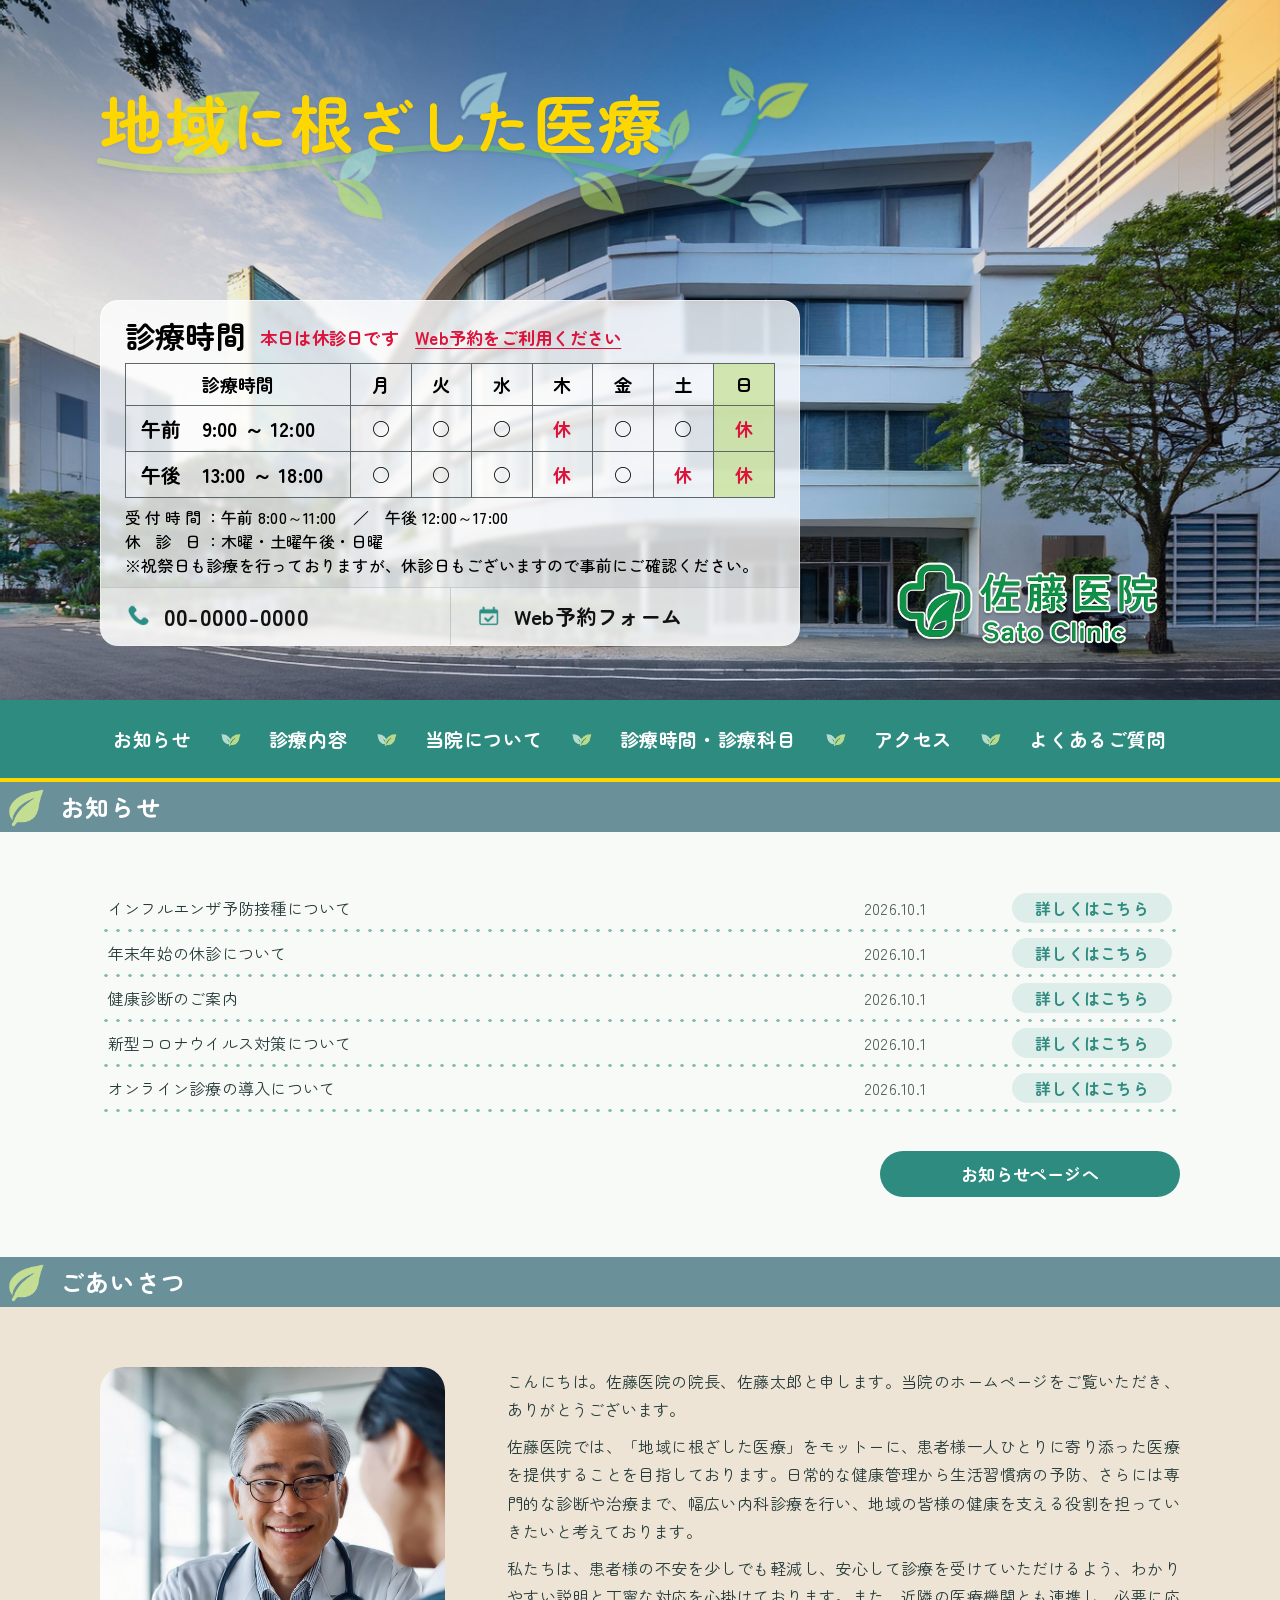
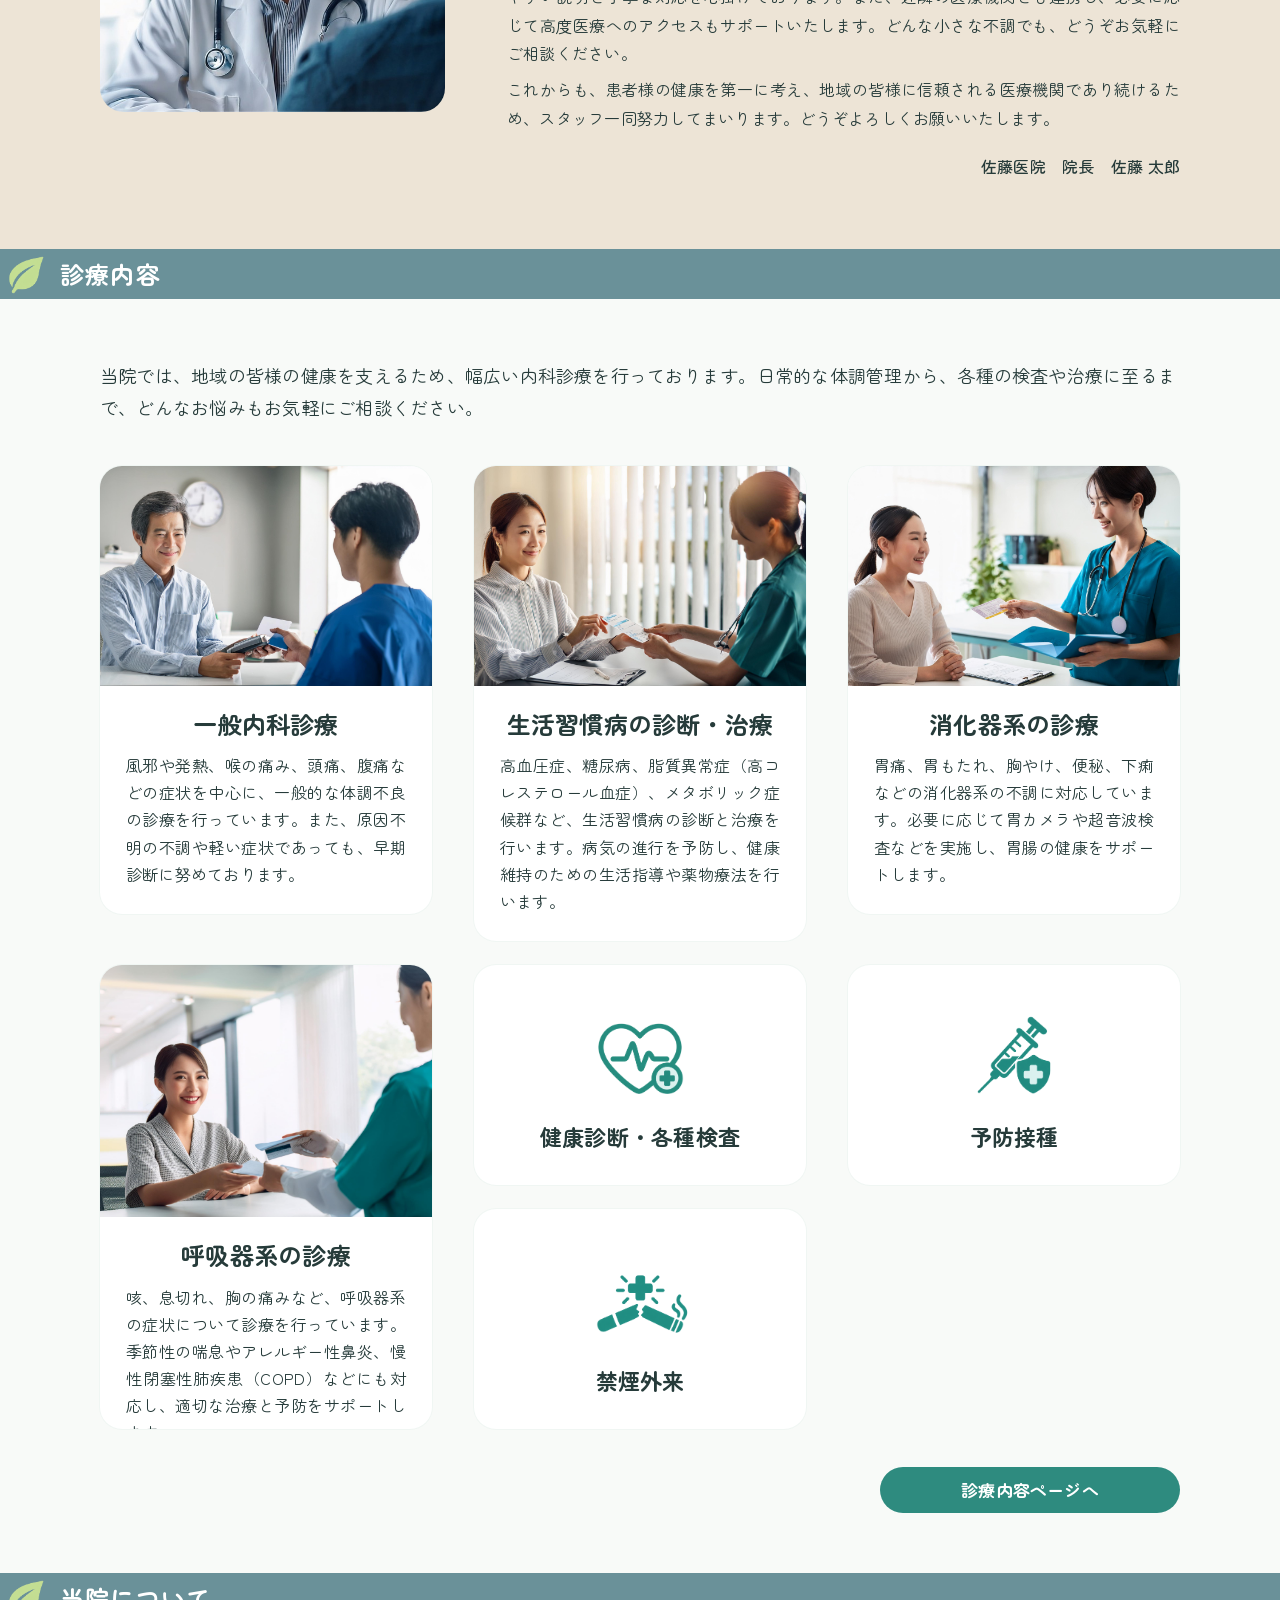
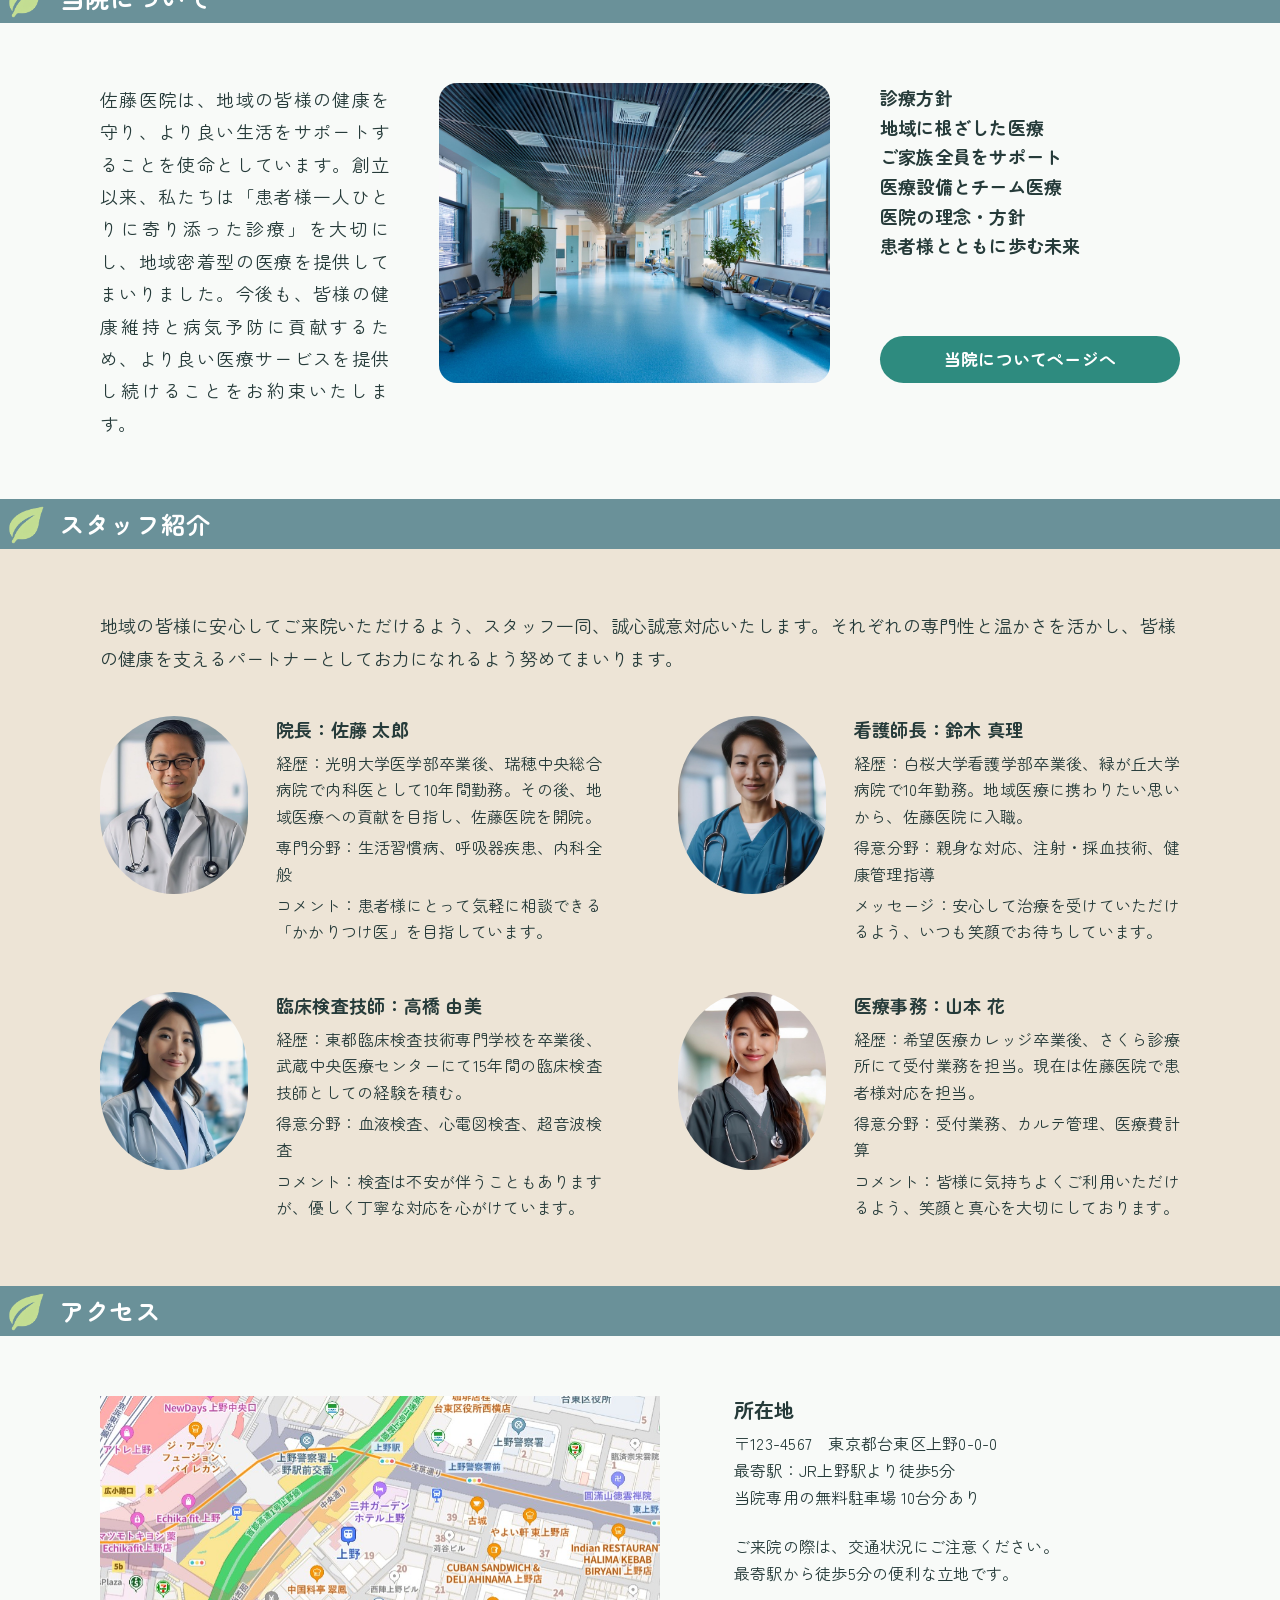
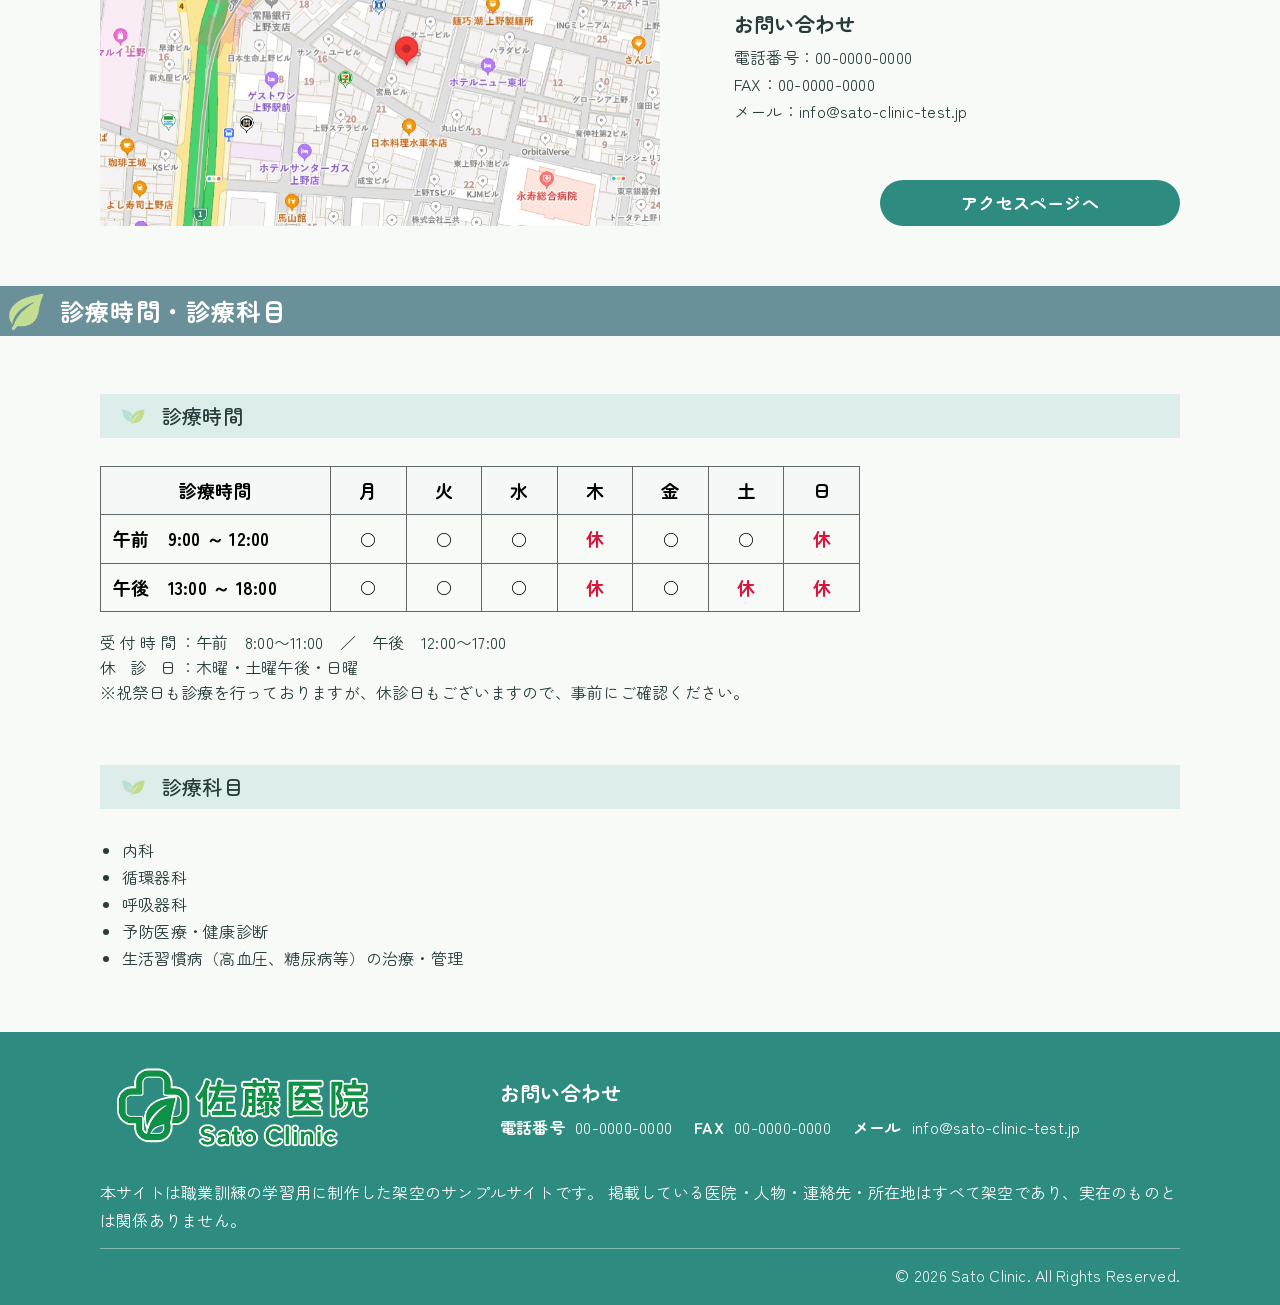
==== commit 4a884a99: "診療時間・診療科目・所在地ページの追加" ====
--- a/index.html
+++ b/index.html
@@ -160,8 +160,18 @@
           <a href="./about.html#about-staff-title">スタッフ紹介</a>
         </div>
       </div><img class="nav-leaf" src="./assets/images/LEAF_B&G.png" alt="">
-      <a href="#hours">診療時間・診療科目</a><img class="nav-leaf" src="./assets/images/LEAF_B&G.png" alt="">
-      <a href="#access">アクセス</a><img class="nav-leaf" src="./assets/images/LEAF_B&G.png" alt="">
+      <div class="nav-dropdown-group">
+        <a href="./clinic-info.html#clinic-hours">診療時間・診療科目</a>
+        <div class="nav-dropdown-menu" aria-label="診療時間・診療科目の項目">
+          <a href="./clinic-info.html">診療時間・診療科目・所在地ページへ</a>
+        </div>
+      </div><img class="nav-leaf" src="./assets/images/LEAF_B&G.png" alt="">
+      <div class="nav-dropdown-group">
+        <a href="#access">アクセス</a>
+        <div class="nav-dropdown-menu" aria-label="アクセスの項目">
+          <a href="./clinic-info.html">診療時間・診療科目・所在地ページへ</a>
+        </div>
+      </div><img class="nav-leaf" src="./assets/images/LEAF_B&G.png" alt="">
       <div class="nav-dropdown-group">
         <a href="./faq.html">よくあるご質問</a>
         <div class="nav-dropdown-menu" aria-label="よくあるご質問の項目">
@@ -347,7 +357,7 @@
           <p>ご来院の際は、交通状況にご注意ください。<br>最寄駅から徒歩5分の便利な立地です。</p>
           <h3 id="contact">お問い合わせ</h3>
           <p>電話番号：00-0000-0000<br>FAX：00-0000-0000<br>メール：info@sato-clinic-test.jp</p>
-          <div class="section-action section-action--left"><a class="pill-button" href="#">アクセスページへ</a></div>
+          <div class="section-action section-action--left"><a class="pill-button" href="./clinic-info.html#clinic-location">アクセスページへ</a></div>
         </div>
       </div>
     </section>
--- a/assets/css/style.css
+++ b/assets/css/style.css
@@ -2610,7 +2610,100 @@
   margin-top: 0;
 }
 
+.clinic-info-content {
+  padding-top: 58px;
+}
+
+.clinic-info-section {
+  margin: 0 0 42px;
+}
+
+.clinic-info-section:last-child {
+  margin-bottom: 0;
+}
+
+.clinic-info-section .hours-subheading {
+  margin: 0 0 24px;
+}
+
+.clinic-hours-table-wrap {
+  overflow-x: auto;
+}
+
+.clinic-info-content .hours-table--main {
+  margin: 0;
+}
+
+.clinic-info-content .hours-note {
+  margin-top: 18px;
+}
+
+.clinic-departments,
+.clinic-contact-list,
+.clinic-location-copy ul {
+  margin: 0;
+  padding-left: 1.5em;
+  font-size: 18px;
+  line-height: 1.8;
+}
+
+.clinic-info-note {
+  margin: 18px 0 0;
+  font-size: 16px;
+}
+
+.clinic-location-grid {
+  display: grid;
+  grid-template-columns: minmax(0, 560px) 1fr;
+  gap: 48px;
+  align-items: start;
+}
+
+.clinic-map {
+  width: 100%;
+  height: 360px;
+  object-fit: cover;
+}
+
+.clinic-location-copy p {
+  margin: 20px 0 0;
+  font-size: 16px;
+  line-height: 1.8;
+}
+
 @media (max-width:768px) {
+  .clinic-info-content {
+    padding-top: 44px;
+  }
+
+  .clinic-info-section {
+    margin-bottom: 36px;
+  }
+
+  .clinic-info-section .hours-subheading {
+    margin-bottom: 20px;
+  }
+
+  .clinic-info-content .hours-table--main {
+    min-width: 700px;
+  }
+
+  .clinic-departments,
+  .clinic-contact-list,
+  .clinic-location-copy ul {
+    font-size: 16px;
+  }
+
+  .clinic-location-grid {
+    grid-template-columns: 1fr 1fr;
+    gap: 24px;
+  }
+
+  .clinic-map {
+    height: auto;
+    aspect-ratio: 4 / 3;
+  }
+
   .about-content {
     padding-top: 44px;
   }
@@ -2661,6 +2754,33 @@
 }
 
 @media (max-width:480px) {
+  .clinic-info-content {
+    padding-top: 34px;
+  }
+
+  .clinic-info-section {
+    margin-bottom: 30px;
+  }
+
+  .clinic-info-section .hours-subheading {
+    margin-bottom: 18px;
+  }
+
+  .clinic-location-grid {
+    grid-template-columns: 1fr;
+    gap: 18px;
+  }
+
+  .clinic-map {
+    aspect-ratio: 16 / 10;
+  }
+
+  .clinic-departments,
+  .clinic-contact-list,
+  .clinic-location-copy ul {
+    font-size: 16px;
+  }
+
   .about-content {
     padding-top: 34px;
   }
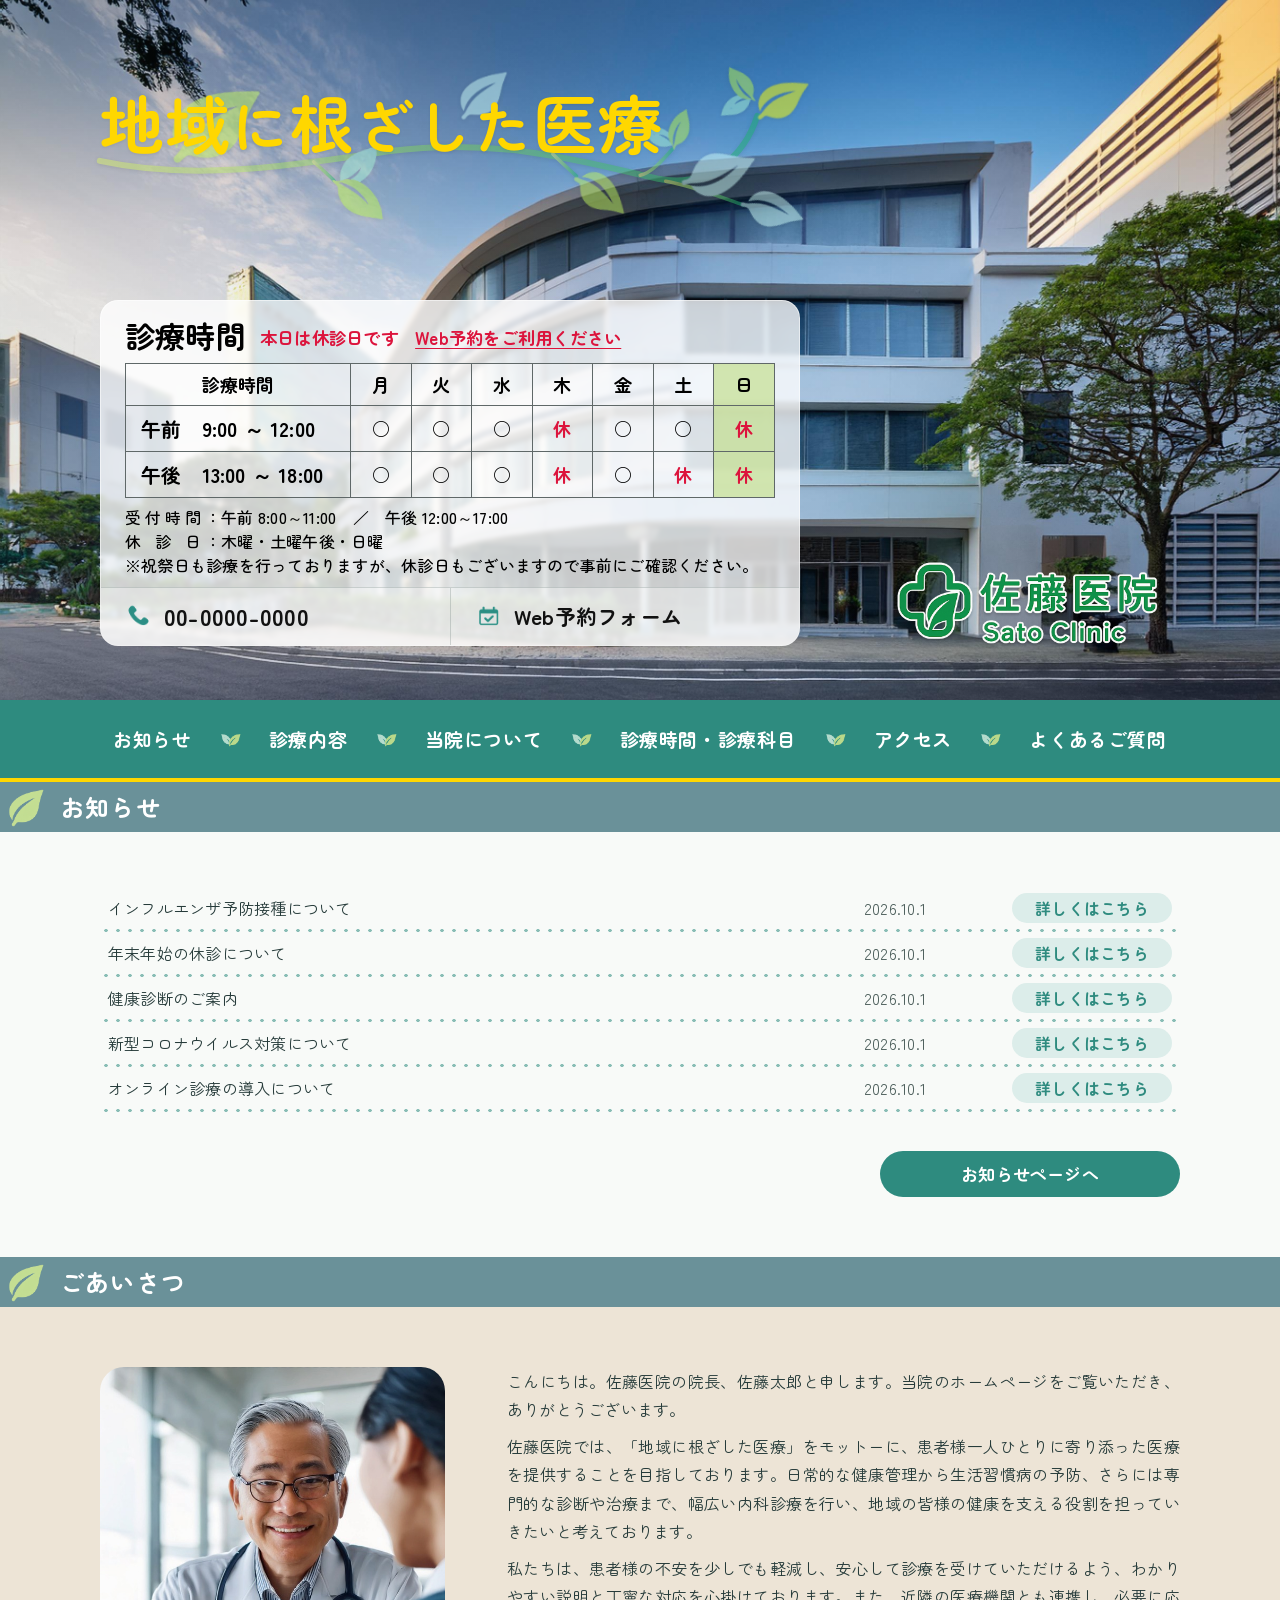
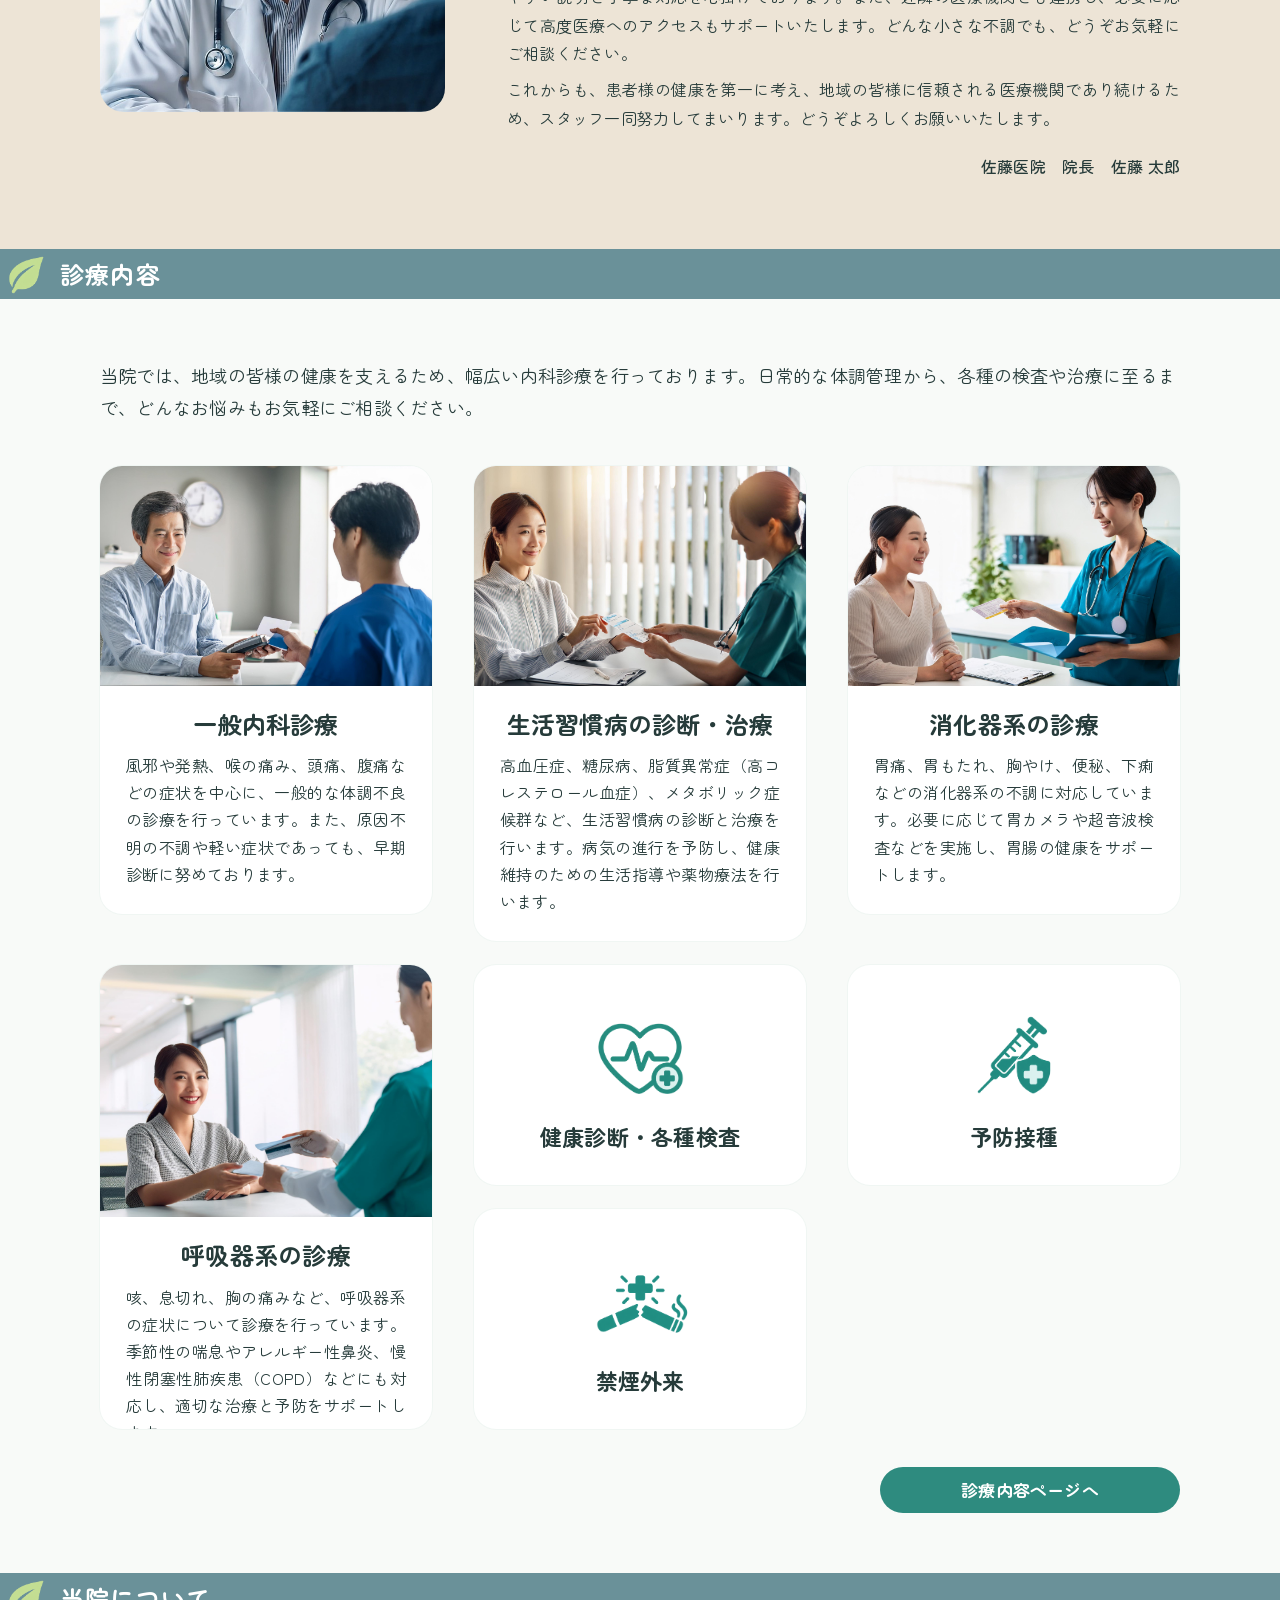
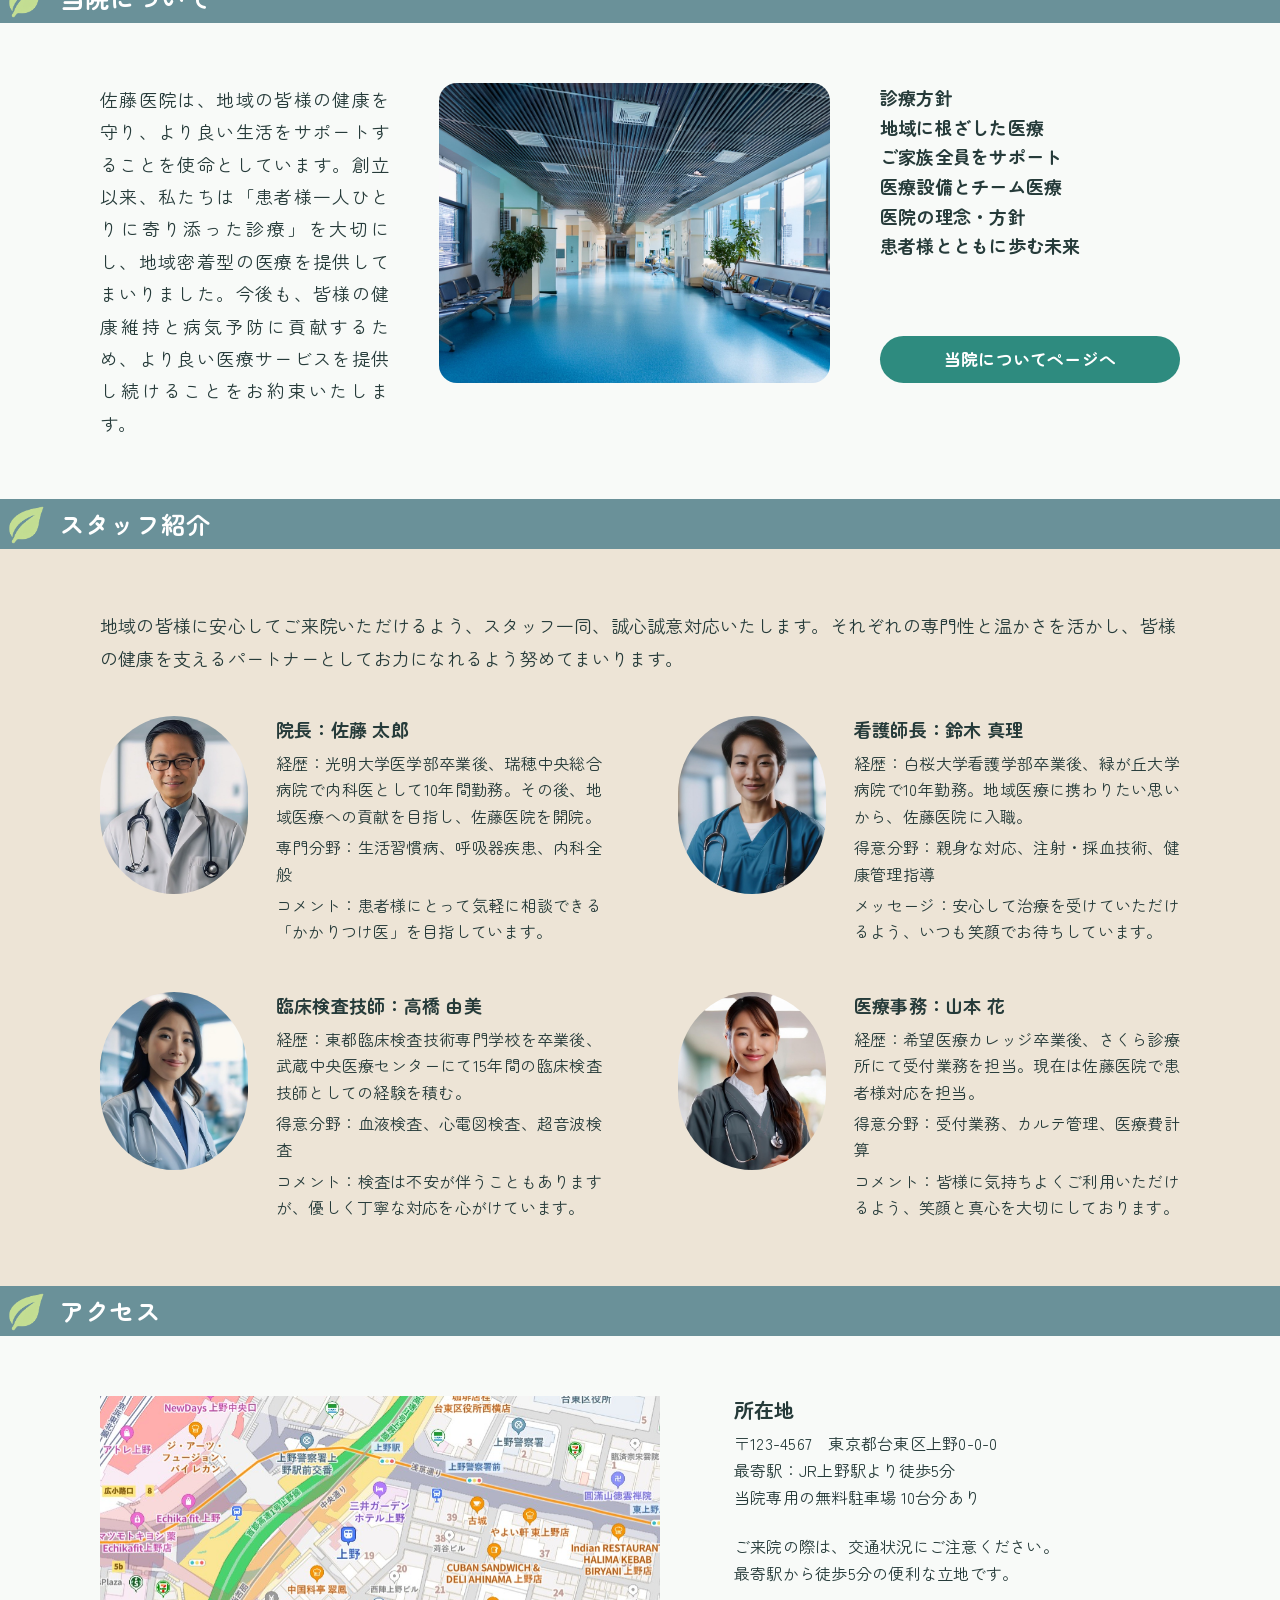
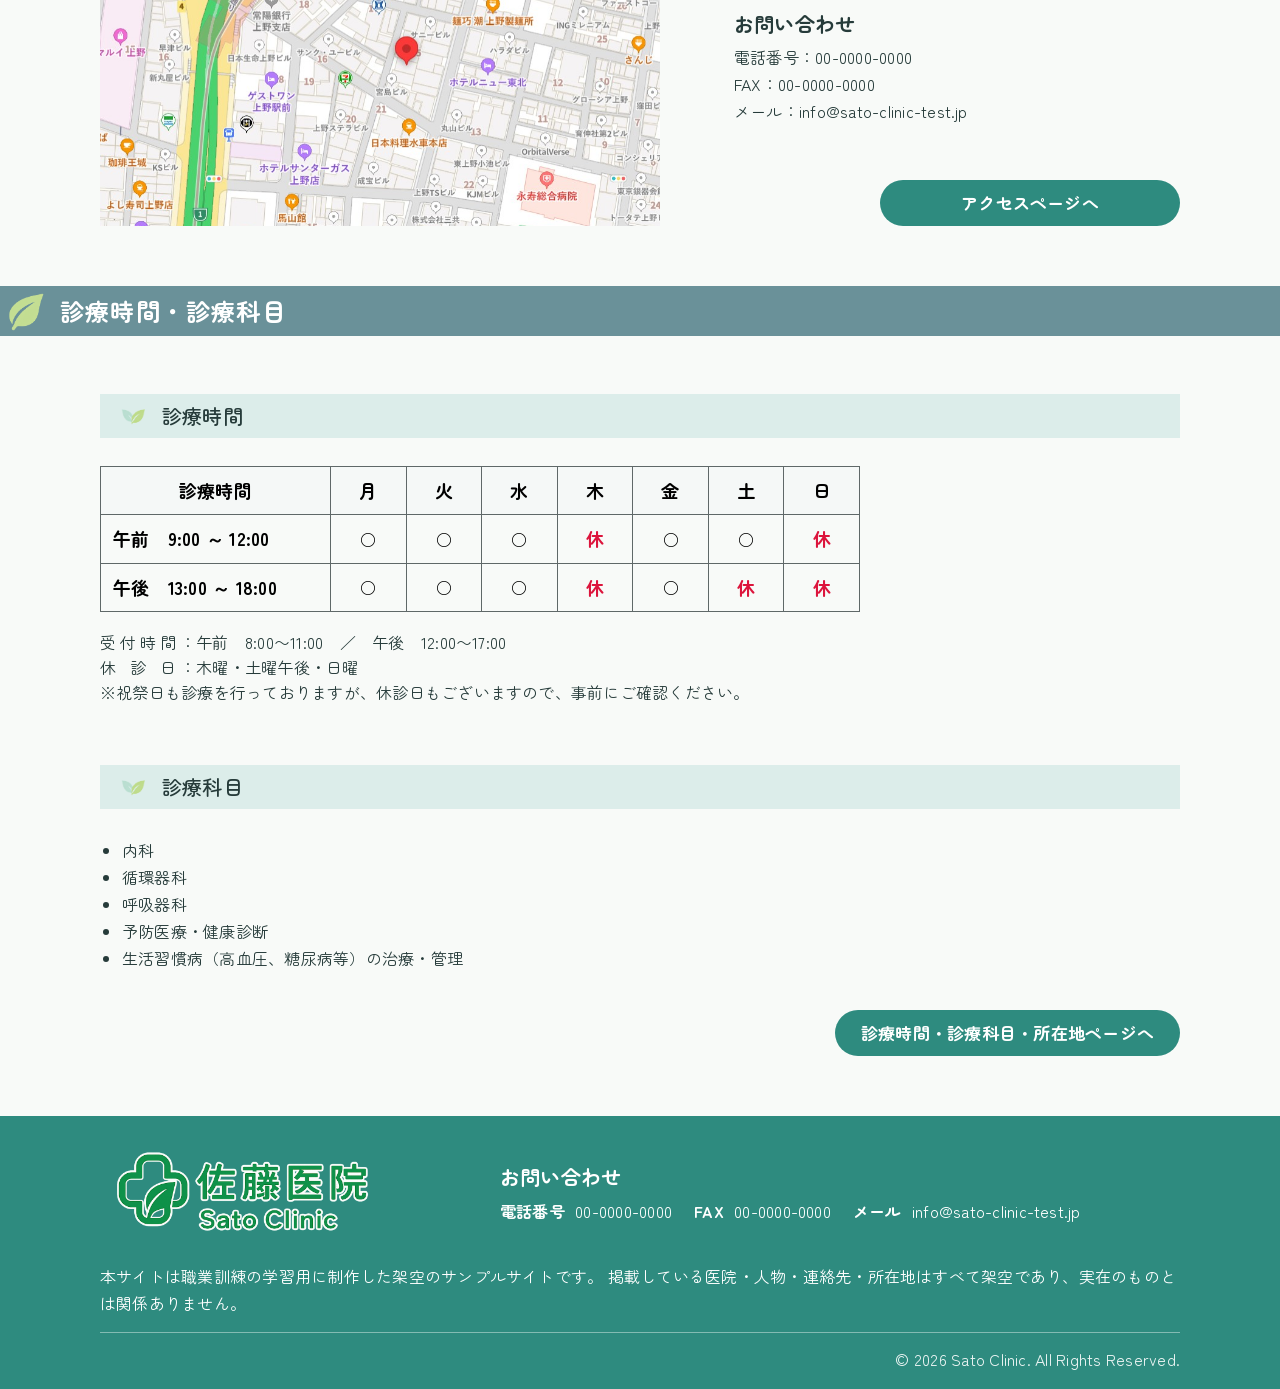
==== commit 9a02dfcf: "「診療時間・診療科目」のボタン追加とナビゲーションバー修正" ====
--- a/index.html
+++ b/index.html
@@ -161,7 +161,7 @@
         </div>
       </div><img class="nav-leaf" src="./assets/images/LEAF_B&G.png" alt="">
       <div class="nav-dropdown-group">
-        <a href="./clinic-info.html#clinic-hours">診療時間・診療科目</a>
+        <a href="#hours">診療時間・診療科目</a>
         <div class="nav-dropdown-menu" aria-label="診療時間・診療科目の項目">
           <a href="./clinic-info.html">診療時間・診療科目・所在地ページへ</a>
         </div>
@@ -419,6 +419,7 @@
           <li>予防医療・健康診断</li>
           <li>生活習慣病（高血圧、糖尿病等）の治療・管理</li>
         </ul>
+        <div class="section-action section-action--left"><a class="pill-button" href="./clinic-info.html">診療時間・診療科目・所在地ページへ</a></div>
       </div>
     </section>
 
--- a/assets/css/style.css
+++ b/assets/css/style.css
@@ -2626,6 +2626,16 @@
   margin: 0 0 24px;
 }
 
+.clinic-hours-table-wrap,
+.clinic-info-section > .hours-note,
+.clinic-departments,
+.clinic-info-note,
+.clinic-location-grid,
+.clinic-contact-list {
+  margin-left: 82px;
+  margin-right: 82px;
+}
+
 .clinic-hours-table-wrap {
   overflow-x: auto;
 }
@@ -2641,14 +2651,27 @@
 .clinic-departments,
 .clinic-contact-list,
 .clinic-location-copy ul {
-  margin: 0;
+  margin: 0 82px;
   padding-left: 1.5em;
+  list-style-position: outside;
   font-size: 18px;
   line-height: 1.8;
 }
 
+.clinic-departments,
+.clinic-contact-list {
+  padding-left: 0;
+  list-style: none;
+}
+
+.clinic-location-copy ul {
+  margin: 0;
+  padding-left: 0;
+  list-style: none;
+}
+
 .clinic-info-note {
-  margin: 18px 0 0;
+  margin: 18px 82px 0;
   font-size: 16px;
 }
 
@@ -2684,6 +2707,16 @@
     margin-bottom: 20px;
   }
 
+  .clinic-hours-table-wrap,
+  .clinic-info-section > .hours-note,
+  .clinic-departments,
+  .clinic-info-note,
+  .clinic-location-grid,
+  .clinic-contact-list {
+    margin-left: 24px;
+    margin-right: 24px;
+  }
+
   .clinic-info-content .hours-table--main {
     min-width: 700px;
   }
@@ -2764,6 +2797,16 @@
 
   .clinic-info-section .hours-subheading {
     margin-bottom: 18px;
+  }
+
+  .clinic-hours-table-wrap,
+  .clinic-info-section > .hours-note,
+  .clinic-departments,
+  .clinic-info-note,
+  .clinic-location-grid,
+  .clinic-contact-list {
+    margin-left: 8px;
+    margin-right: 8px;
   }
 
   .clinic-location-grid {
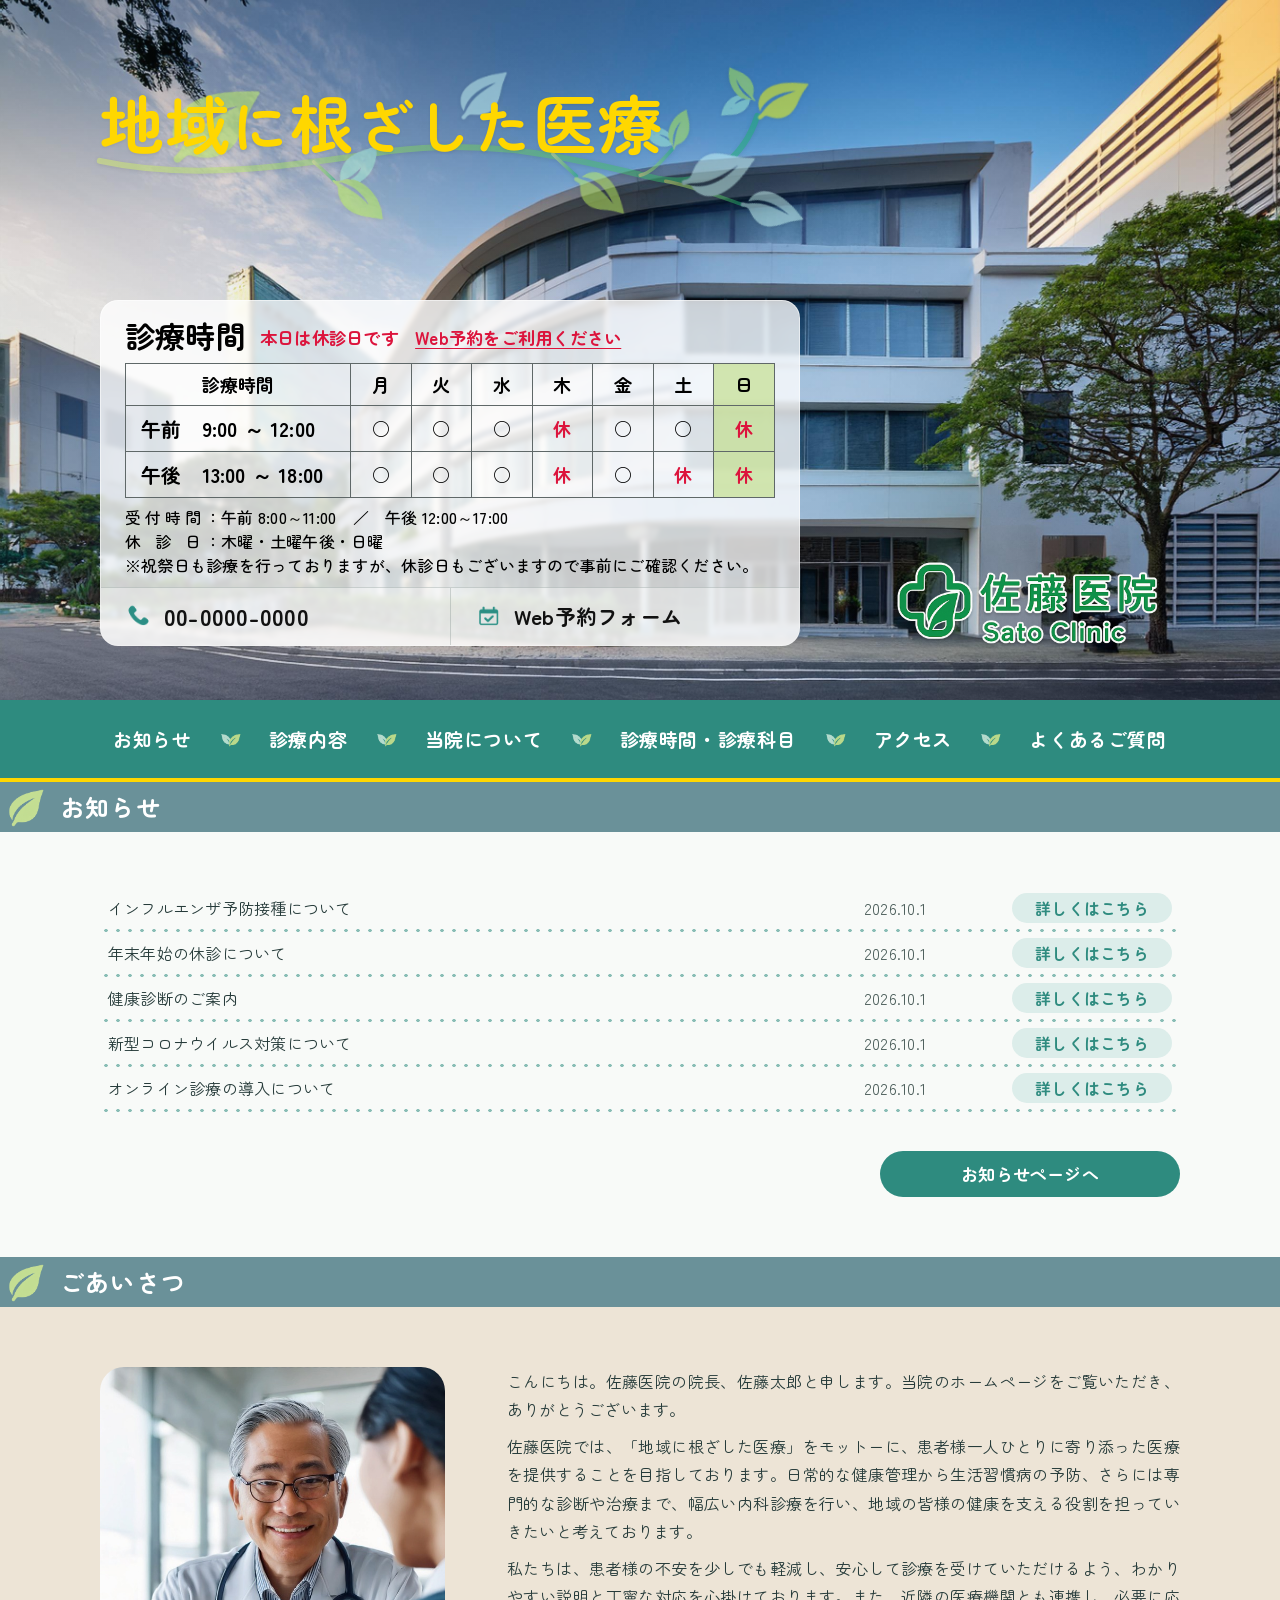
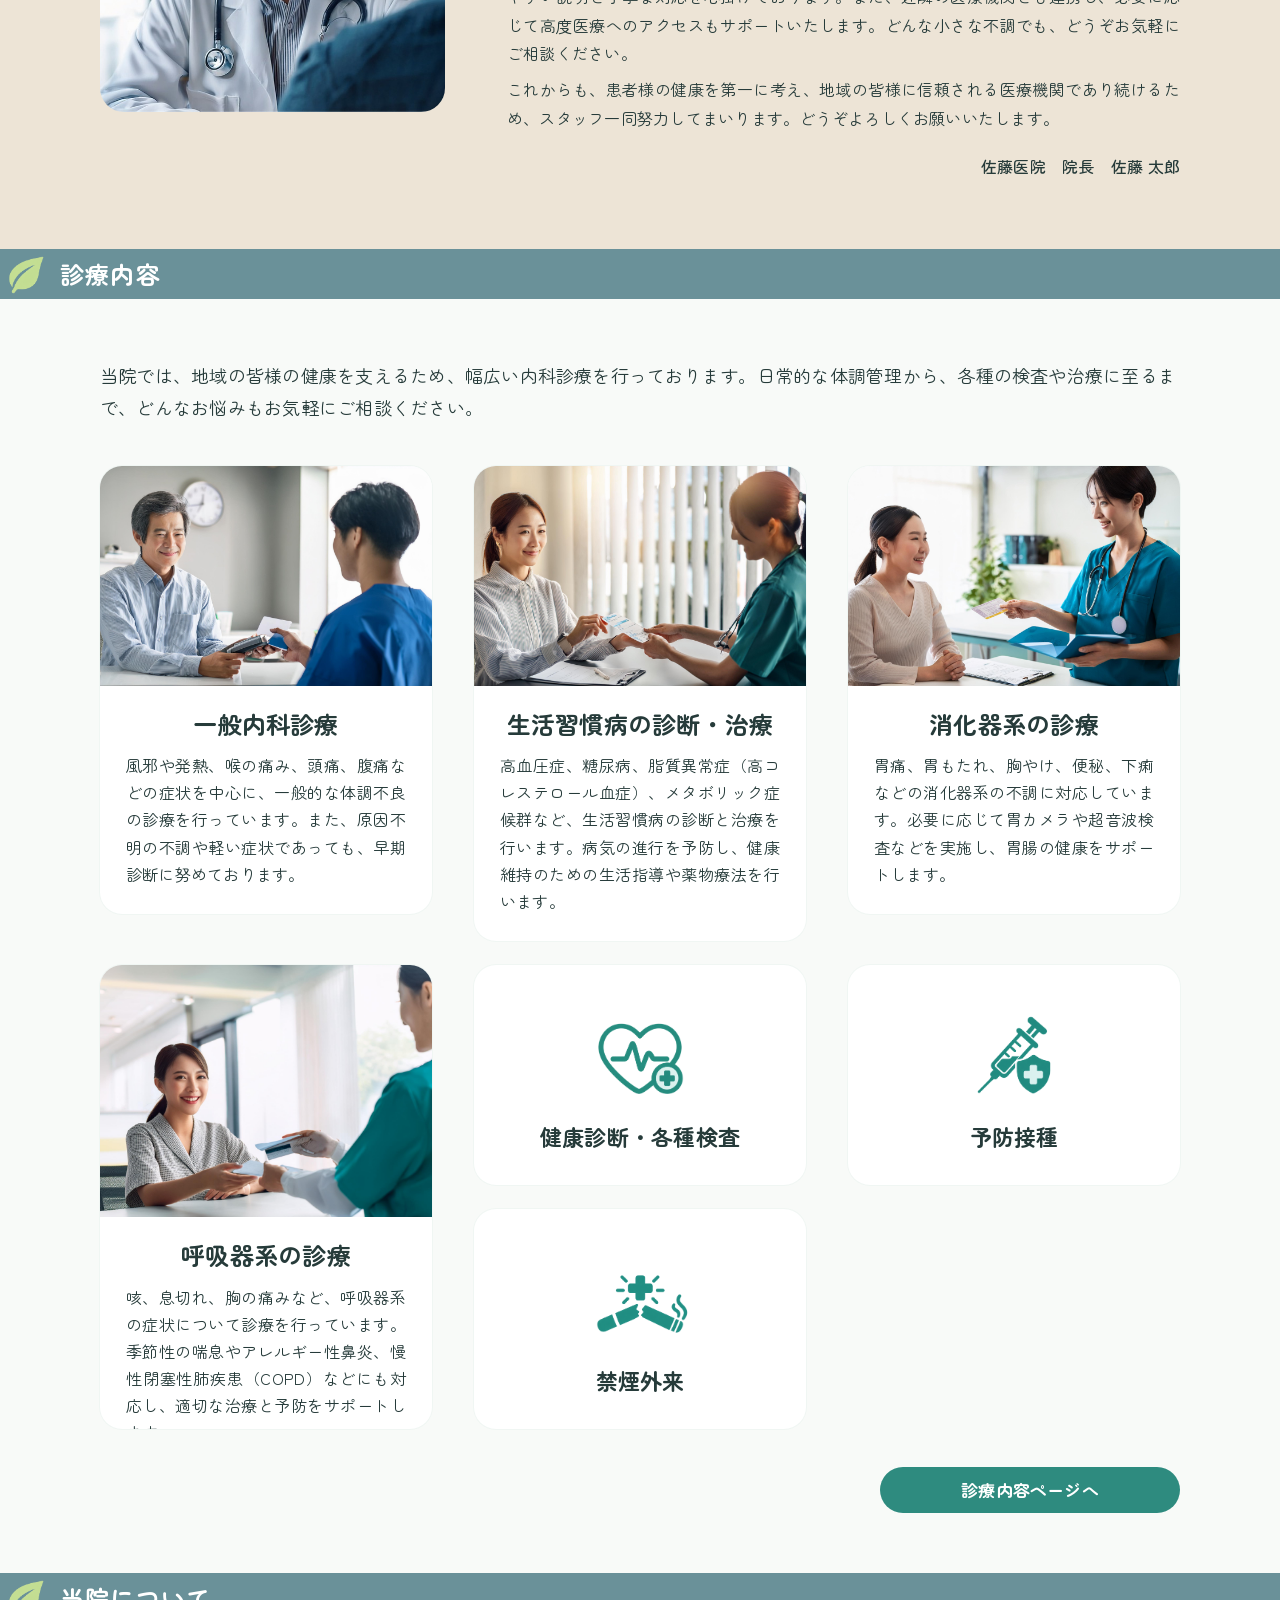
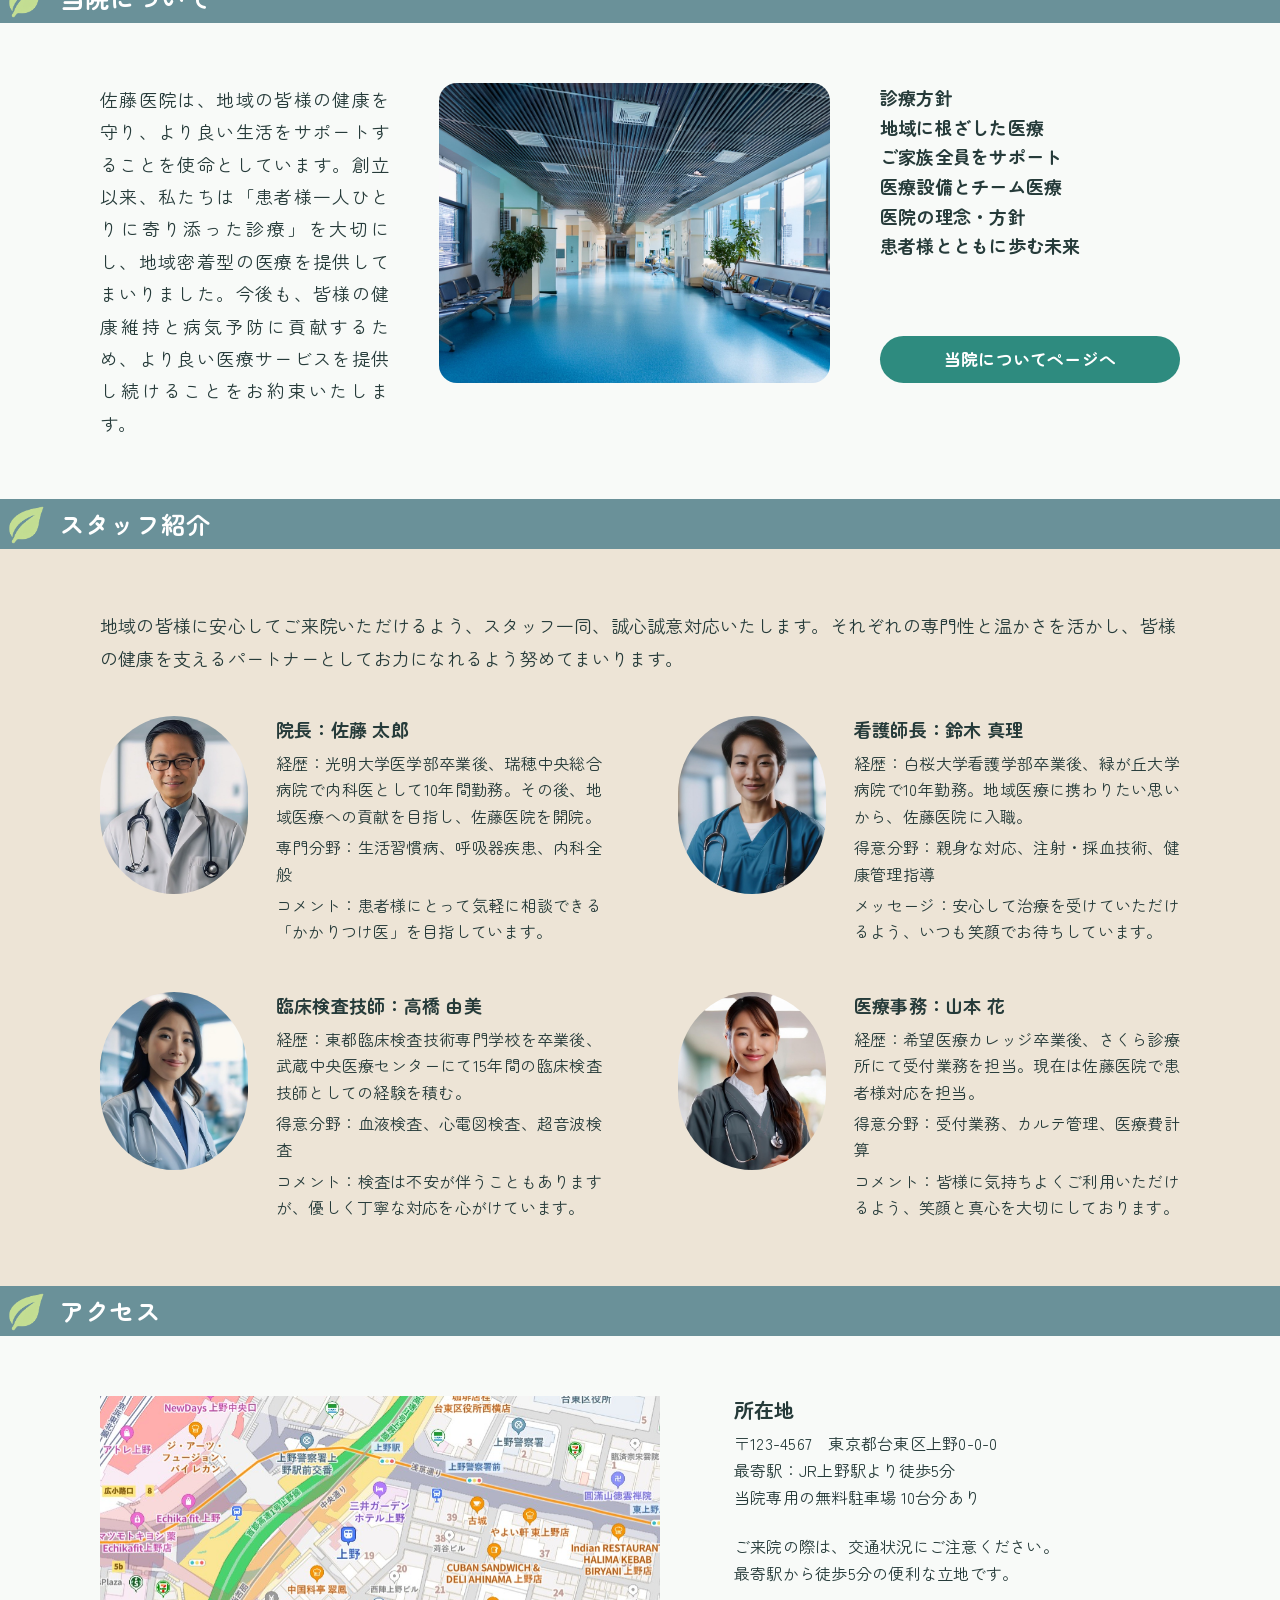
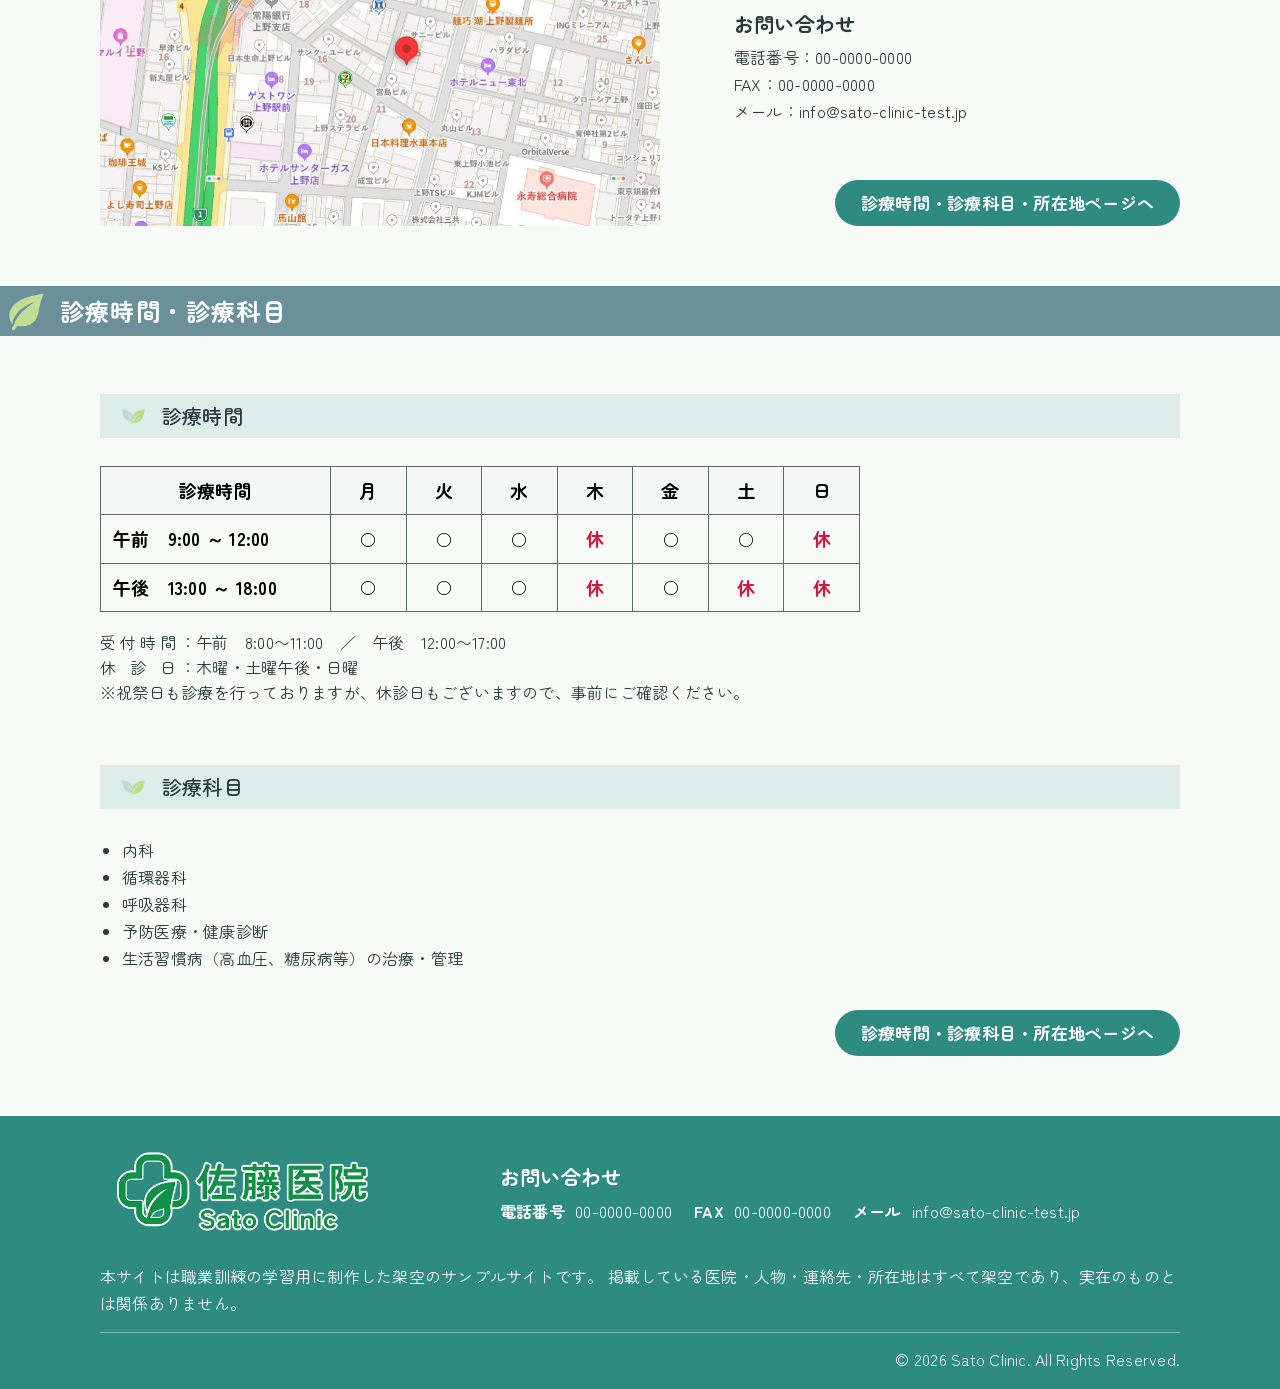
==== commit 051c30ab: "アクセスページへボタンの修正" ====
--- a/index.html
+++ b/index.html
@@ -357,7 +357,7 @@
           <p>ご来院の際は、交通状況にご注意ください。<br>最寄駅から徒歩5分の便利な立地です。</p>
           <h3 id="contact">お問い合わせ</h3>
           <p>電話番号：00-0000-0000<br>FAX：00-0000-0000<br>メール：info@sato-clinic-test.jp</p>
-          <div class="section-action section-action--left"><a class="pill-button" href="./clinic-info.html#clinic-location">アクセスページへ</a></div>
+          <div class="section-action section-action--left"><a class="pill-button" href="./clinic-info.html#clinic-location">診療時間・診療科目・所在地ページへ</a></div>
         </div>
       </div>
     </section>
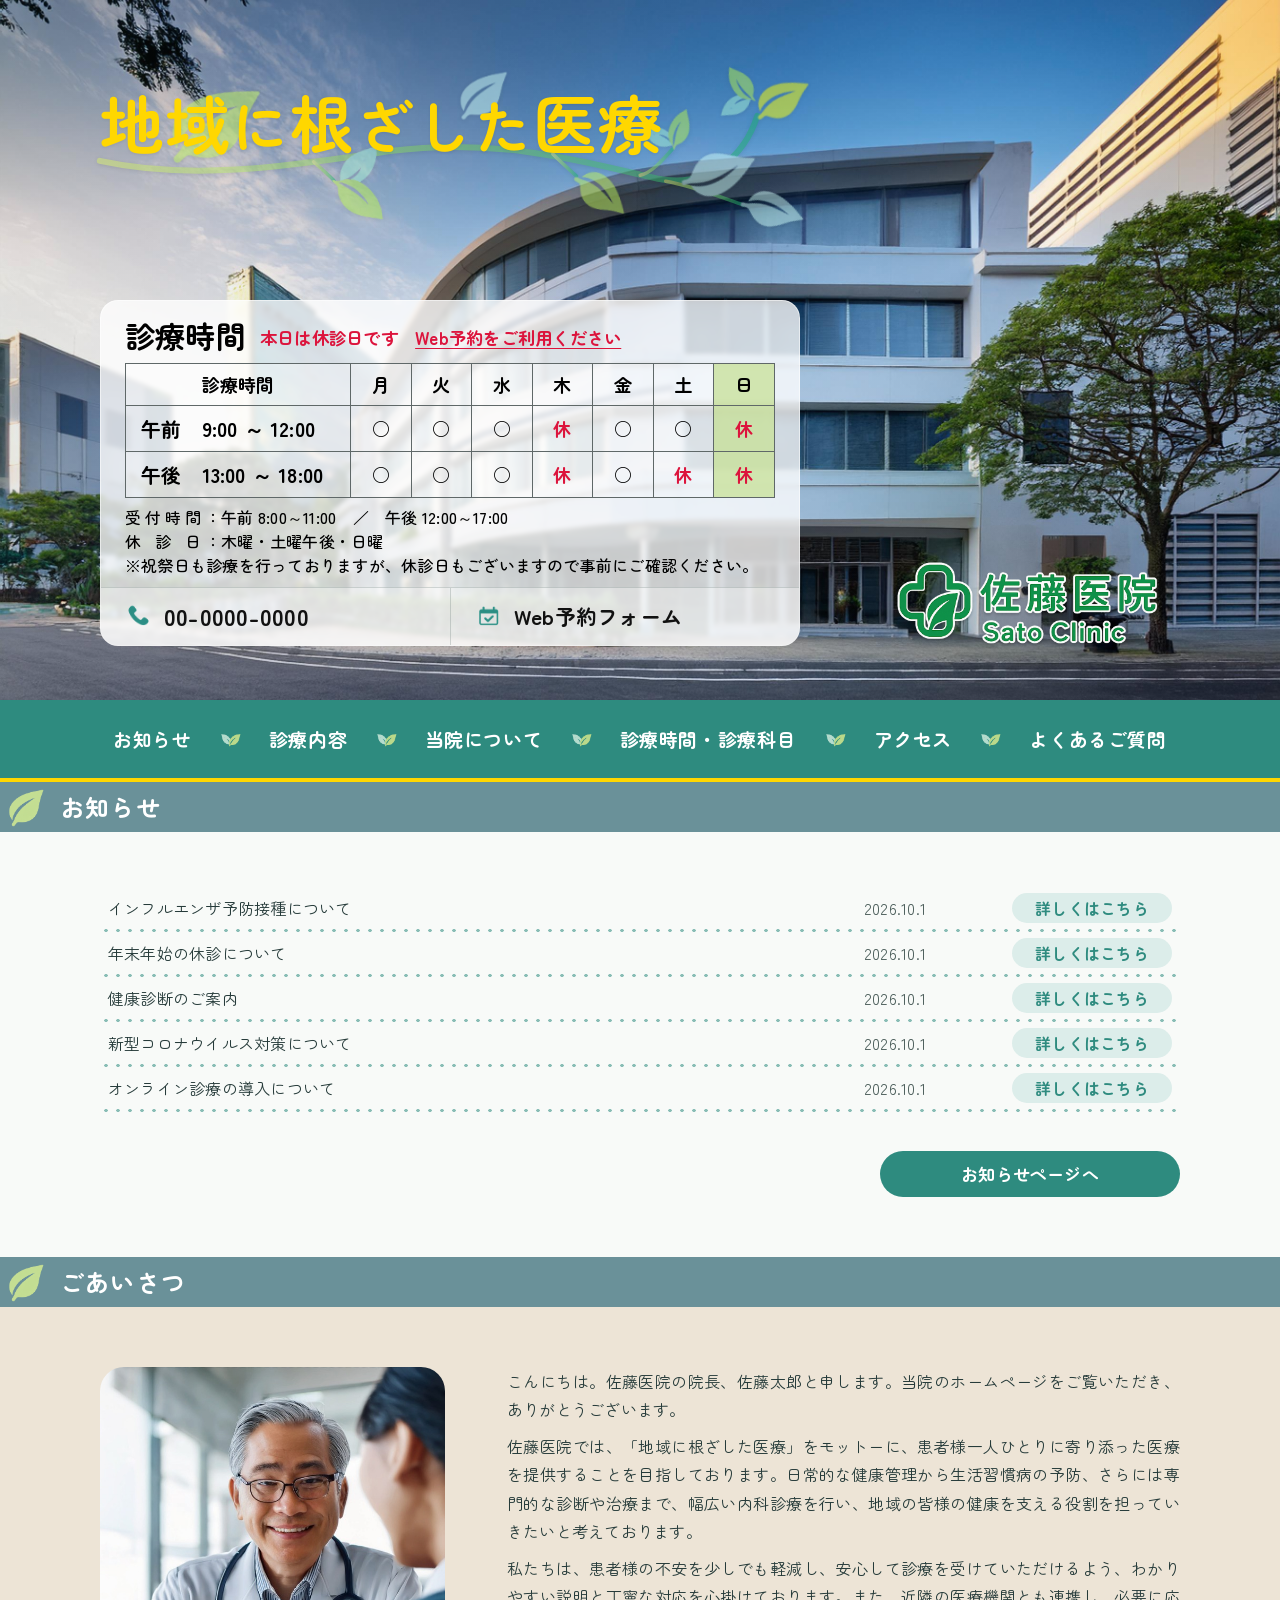
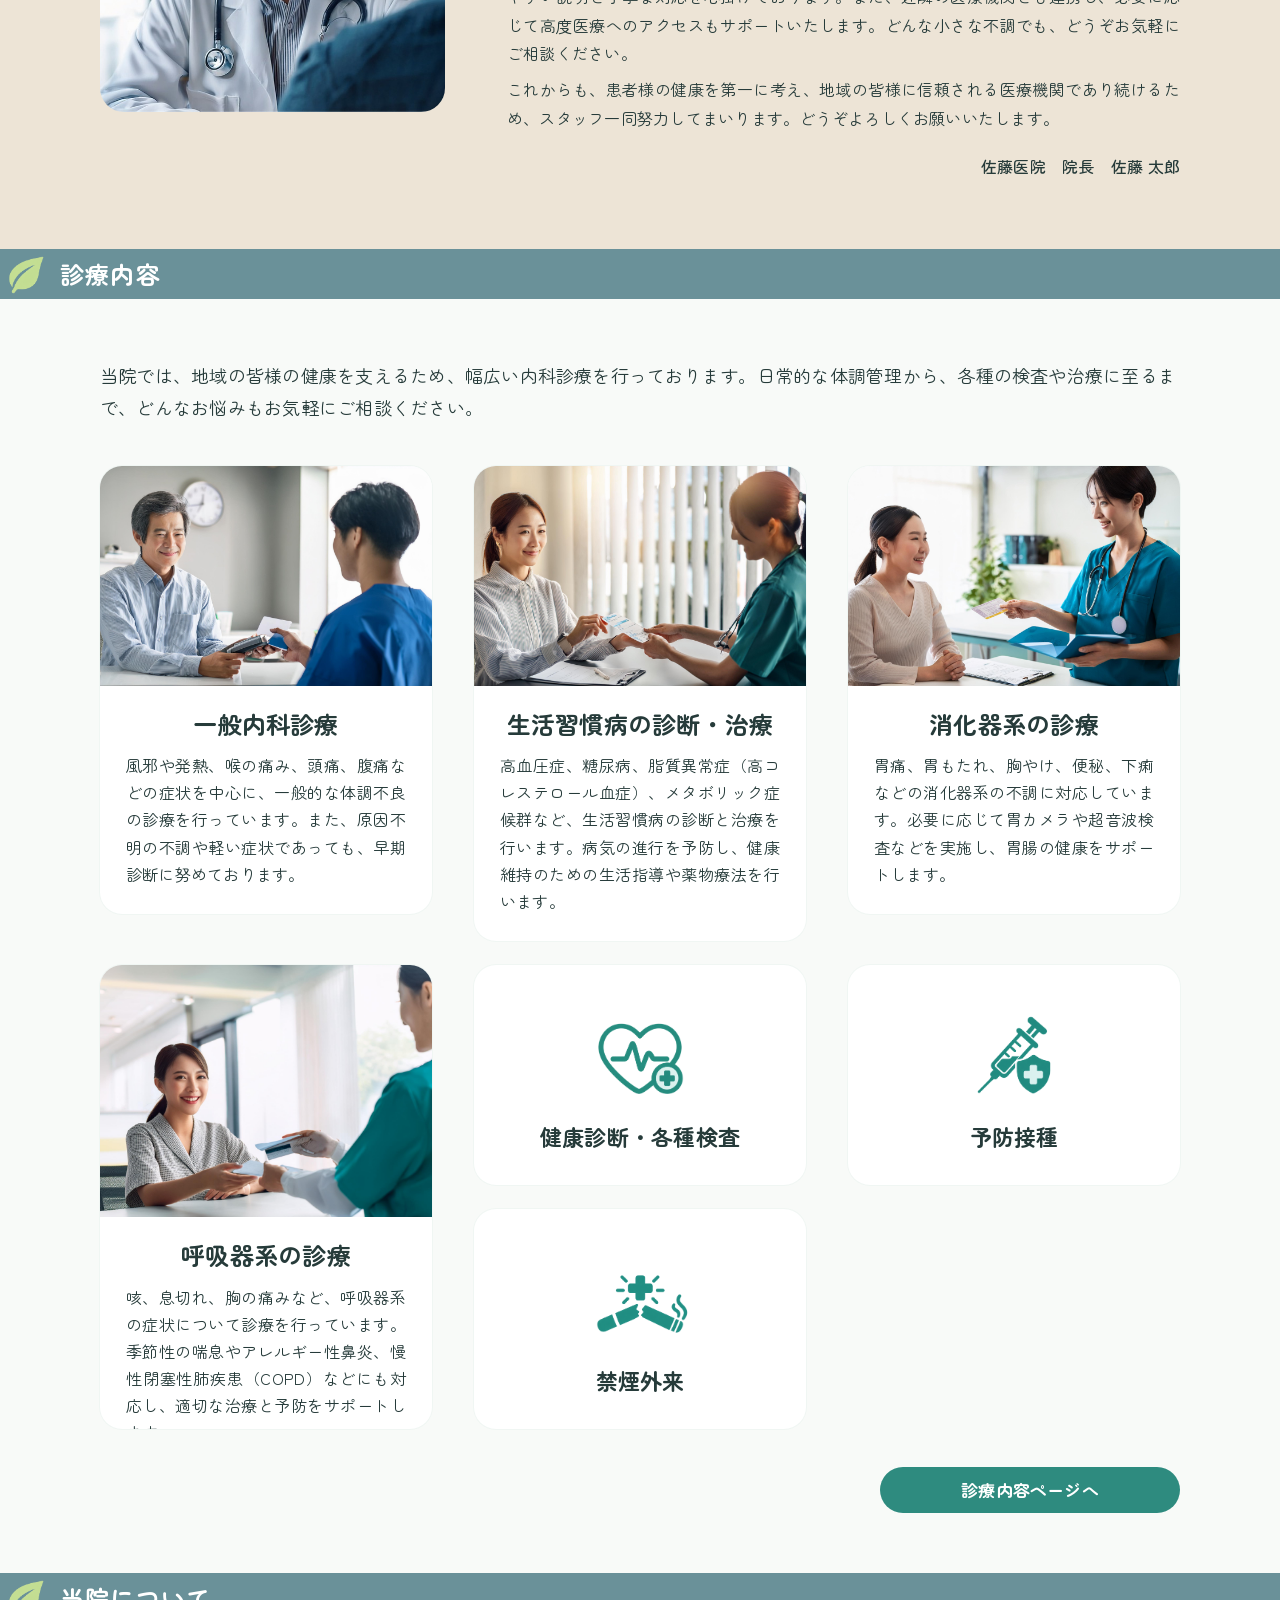
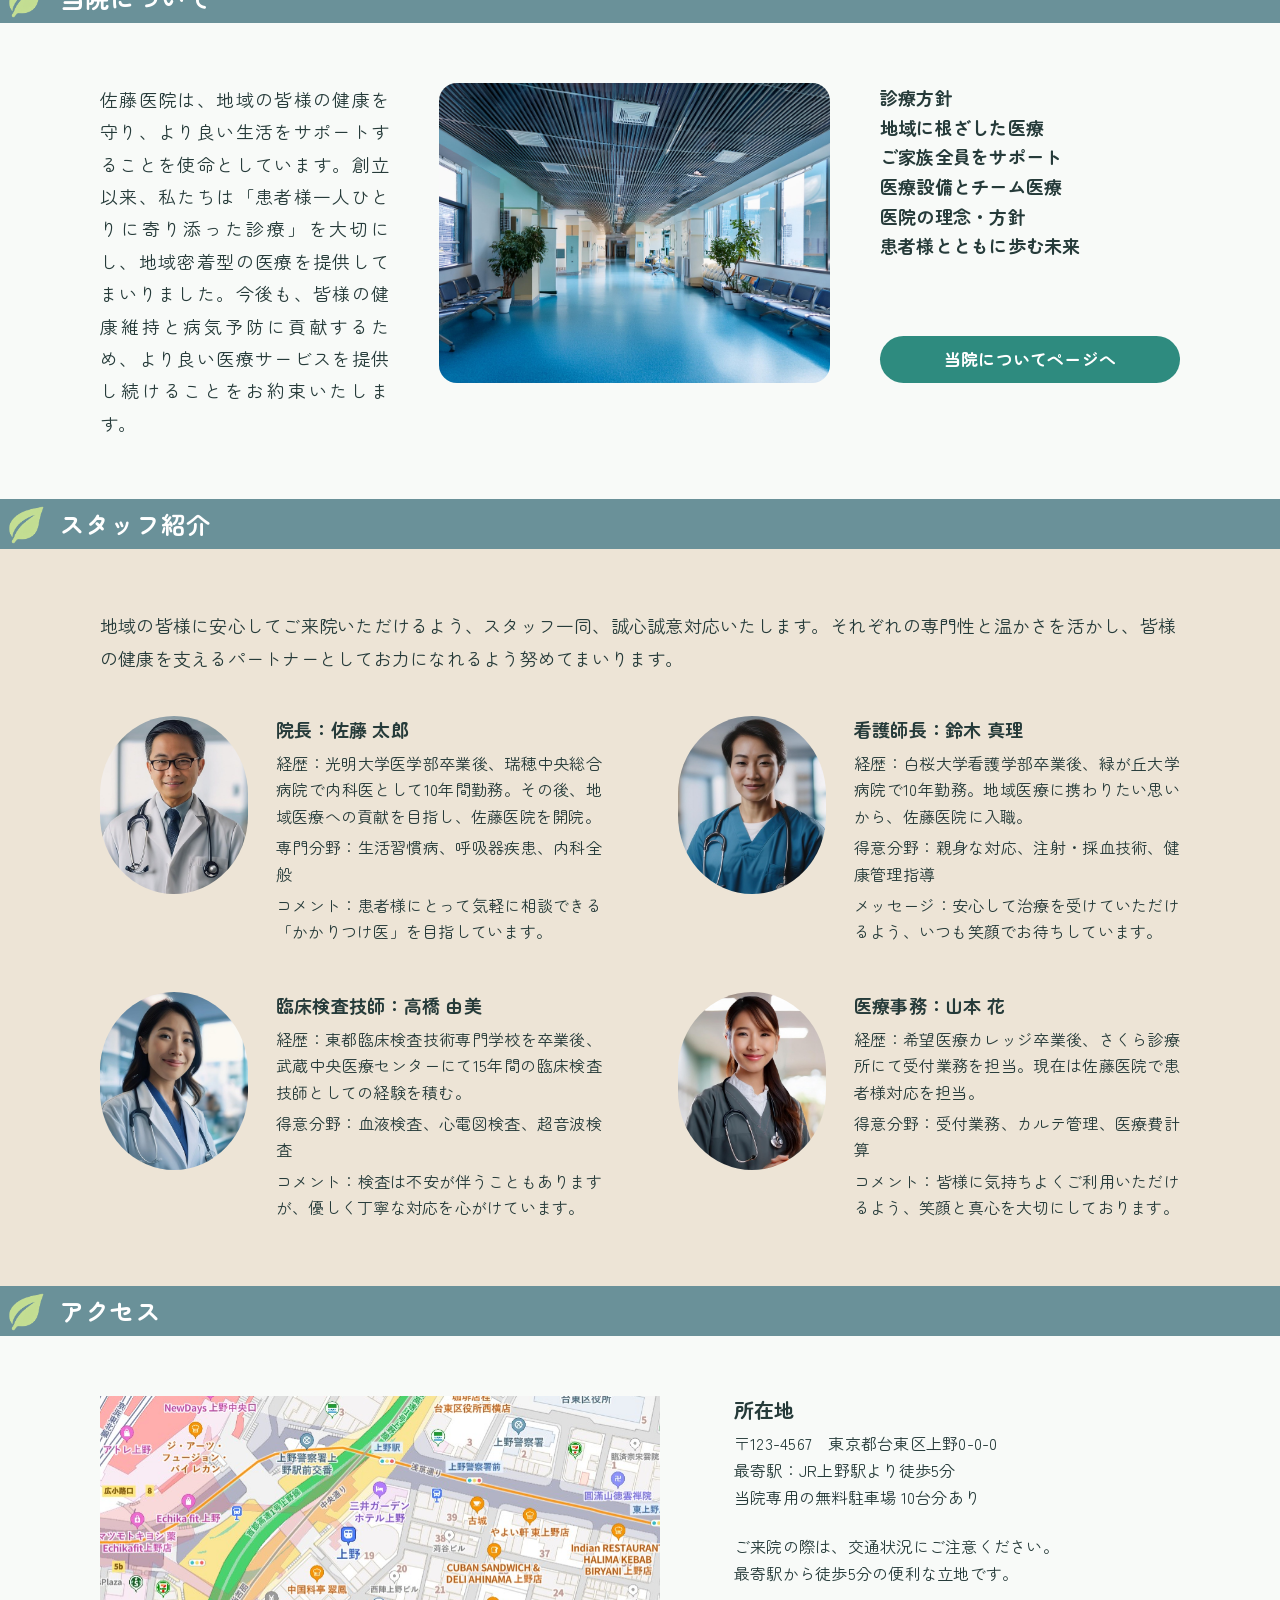
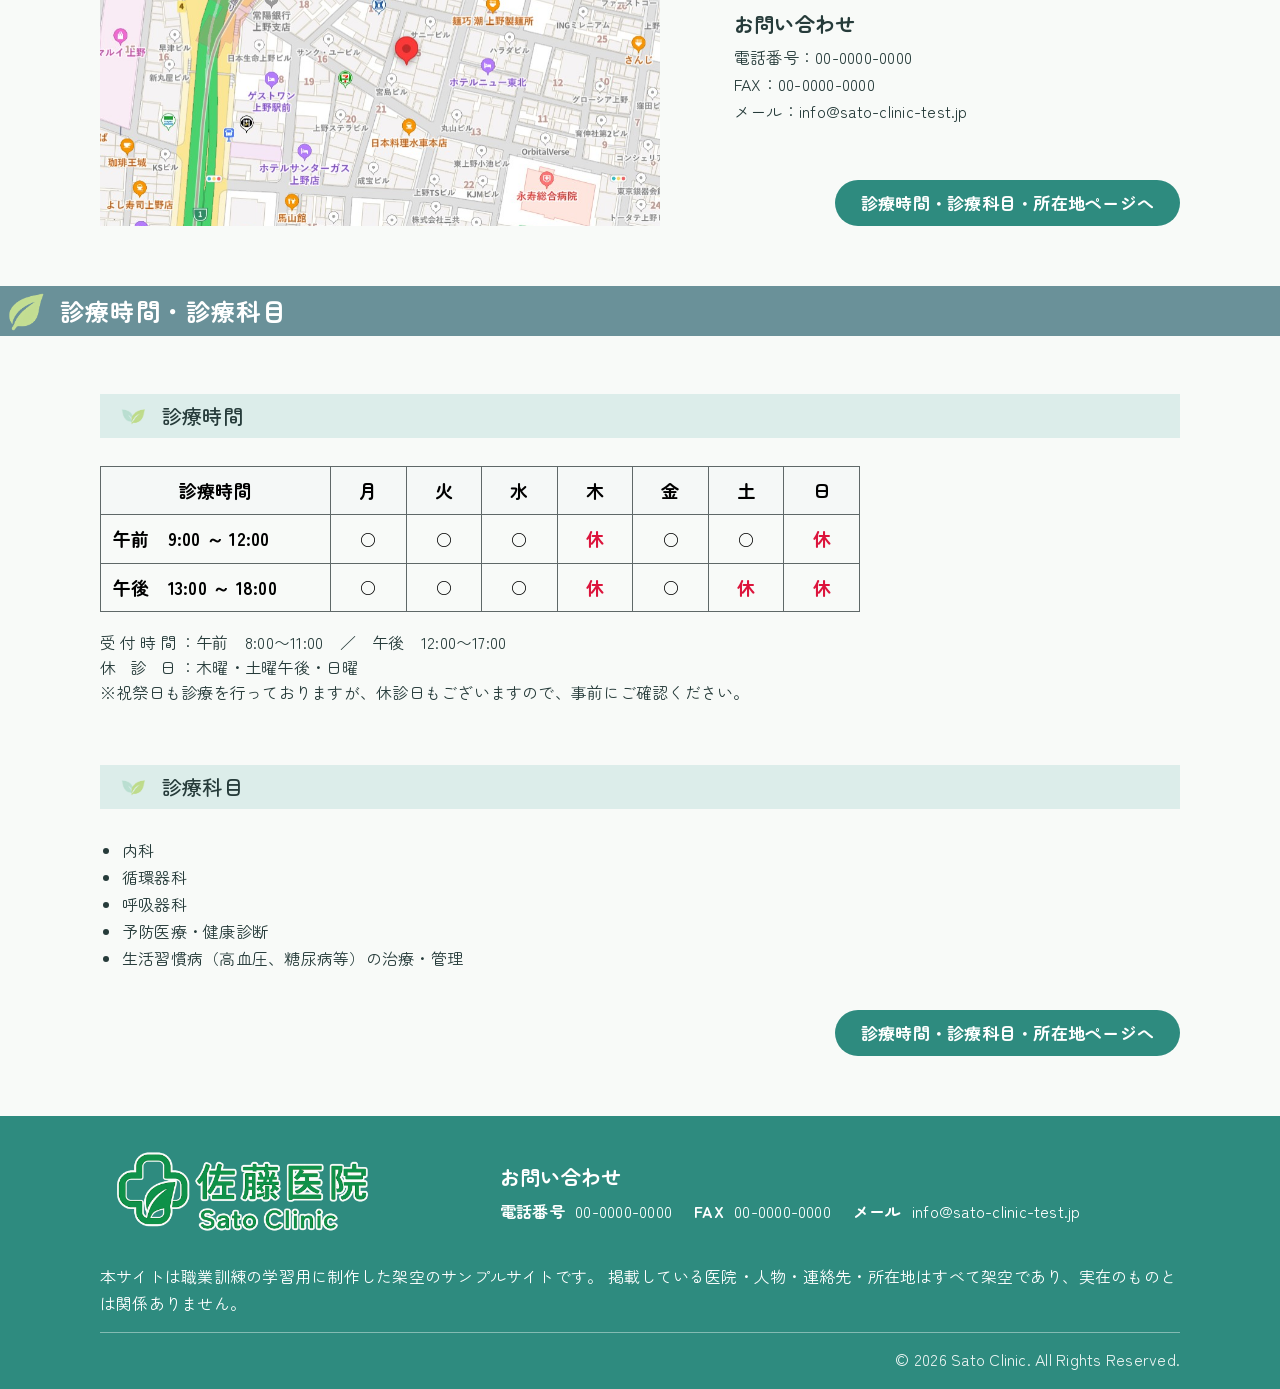
==== commit 724b9e69: "GoogleMapリンクの追加" ====
--- a/index.html
+++ b/index.html
@@ -350,7 +350,9 @@
         <h2>アクセス</h2>
       </div>
       <div class="content access-grid">
-        <img src="./assets/images/map.jpg" alt="佐藤医院周辺地図" class="map-image">
+        <a href="https://www.google.com/maps/search/?api=1&amp;query=%E6%9D%B1%E4%BA%AC%E9%83%BD%E5%8F%B0%E6%9D%B1%E5%8C%BA%E6%9D%B1%E4%B8%8A%E9%87%8E3-35-9" target="_blank" rel="noopener noreferrer" aria-label="Google マップで所在地を見る" title="クリックでGoogleMapを表示">
+          <img src="./assets/images/map.jpg" alt="佐藤医院周辺地図" class="map-image">
+        </a>
         <div class="access-copy">
           <h3>所在地</h3>
           <p>〒123-4567　東京都台東区上野0-0-0<br>最寄駅：JR上野駅より徒歩5分<br>当院専用の無料駐車場 10台分あり</p>
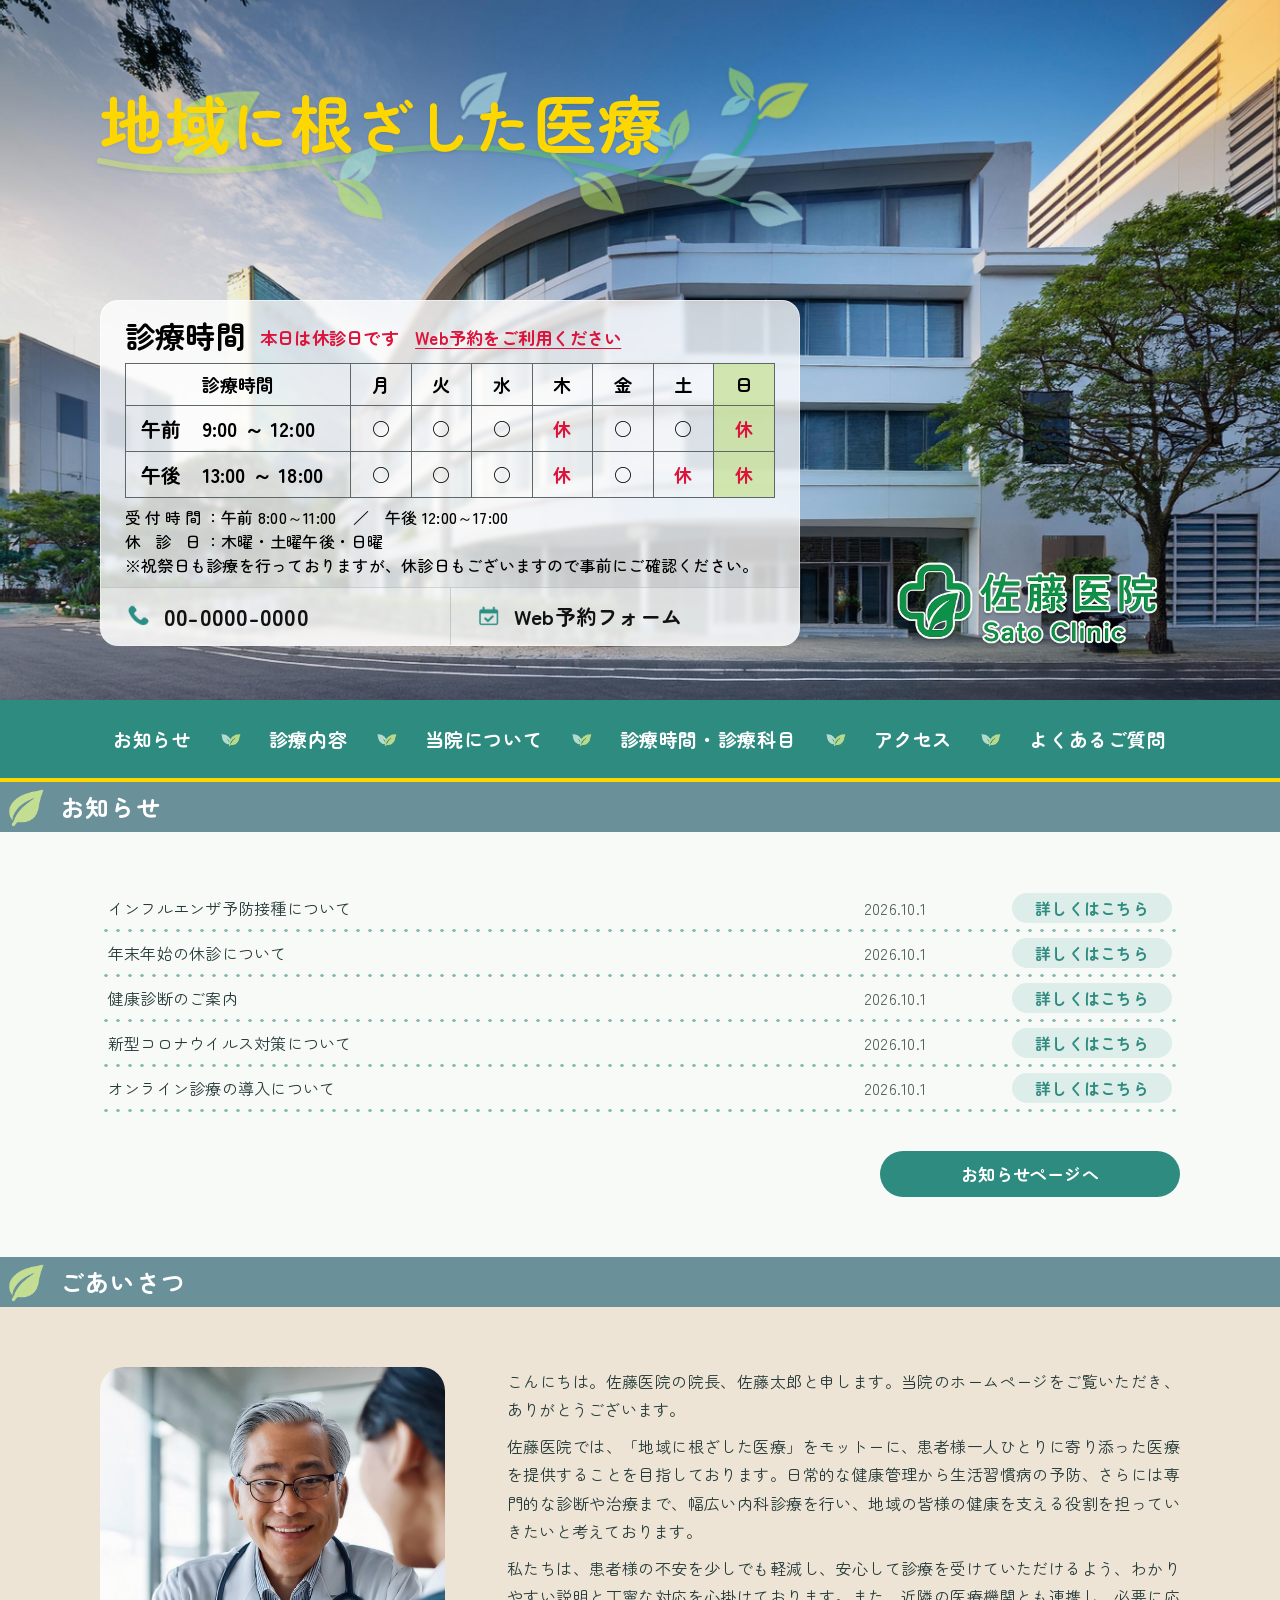
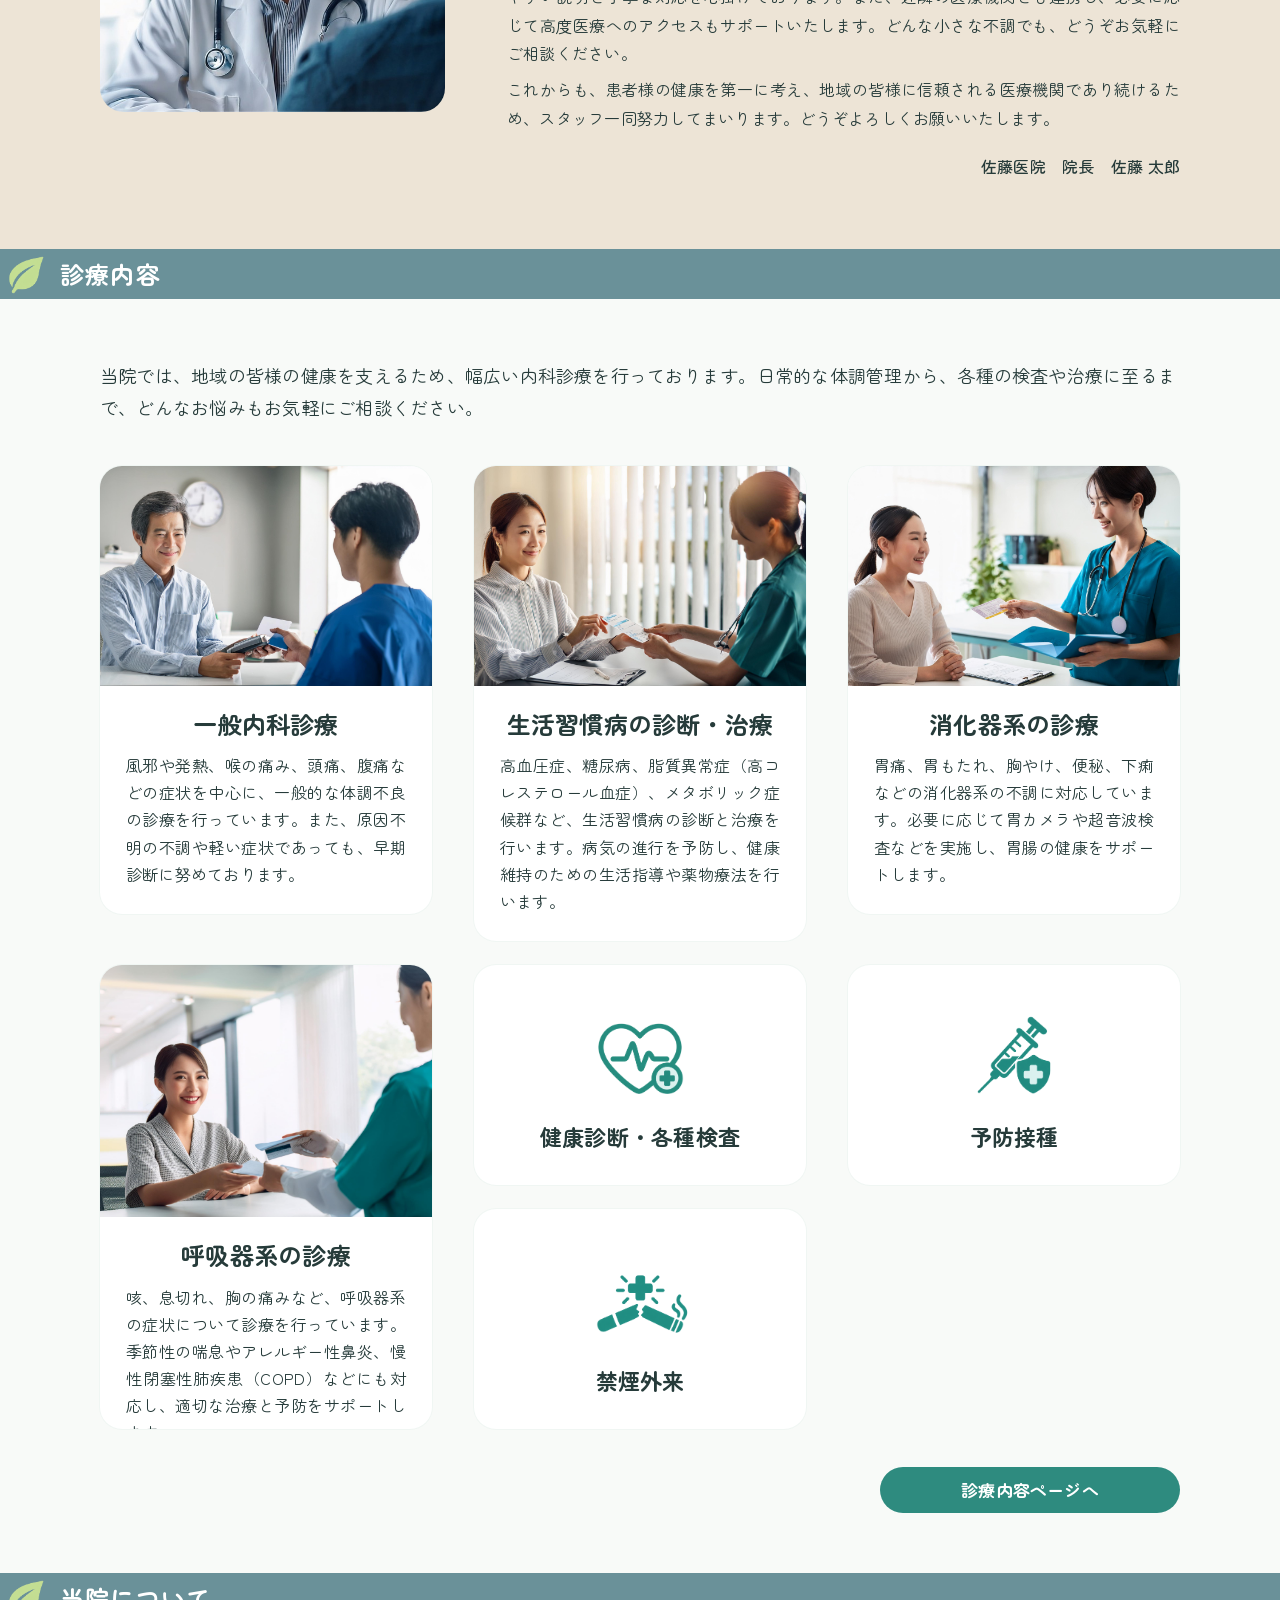
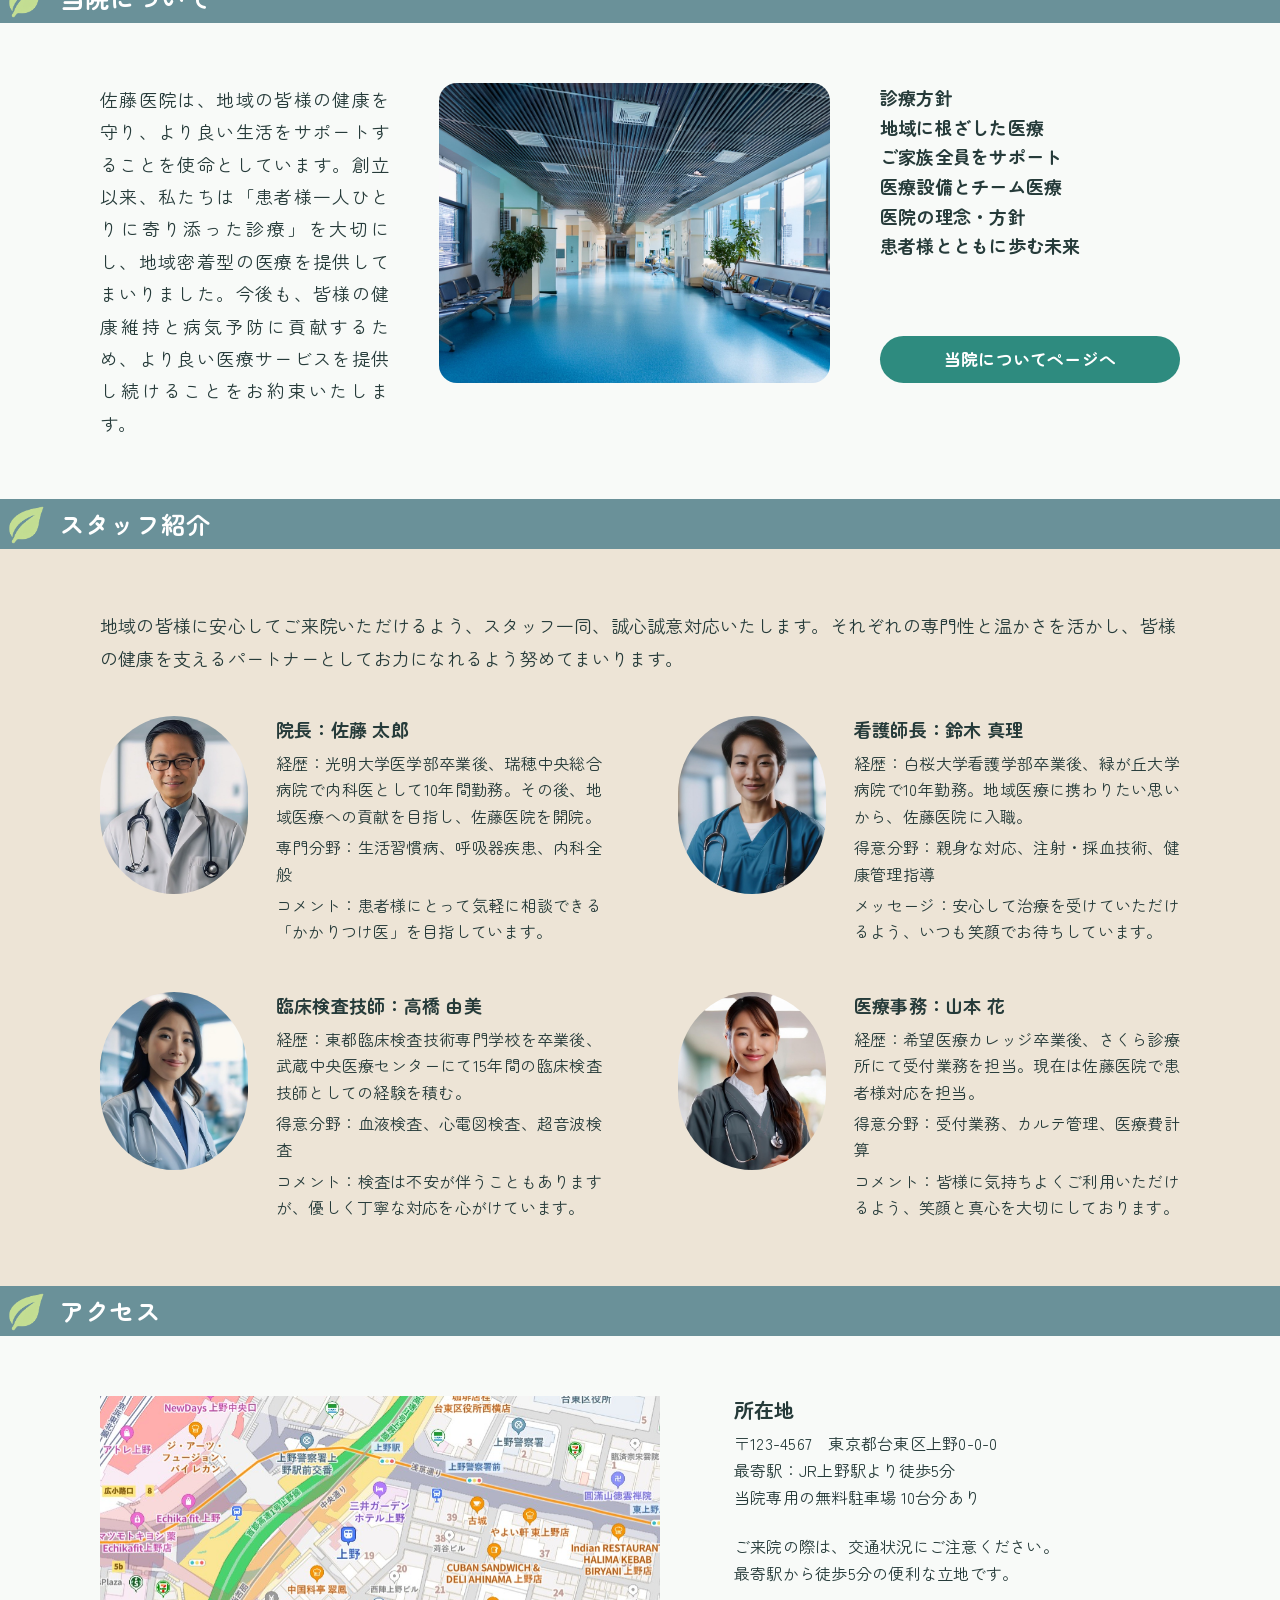
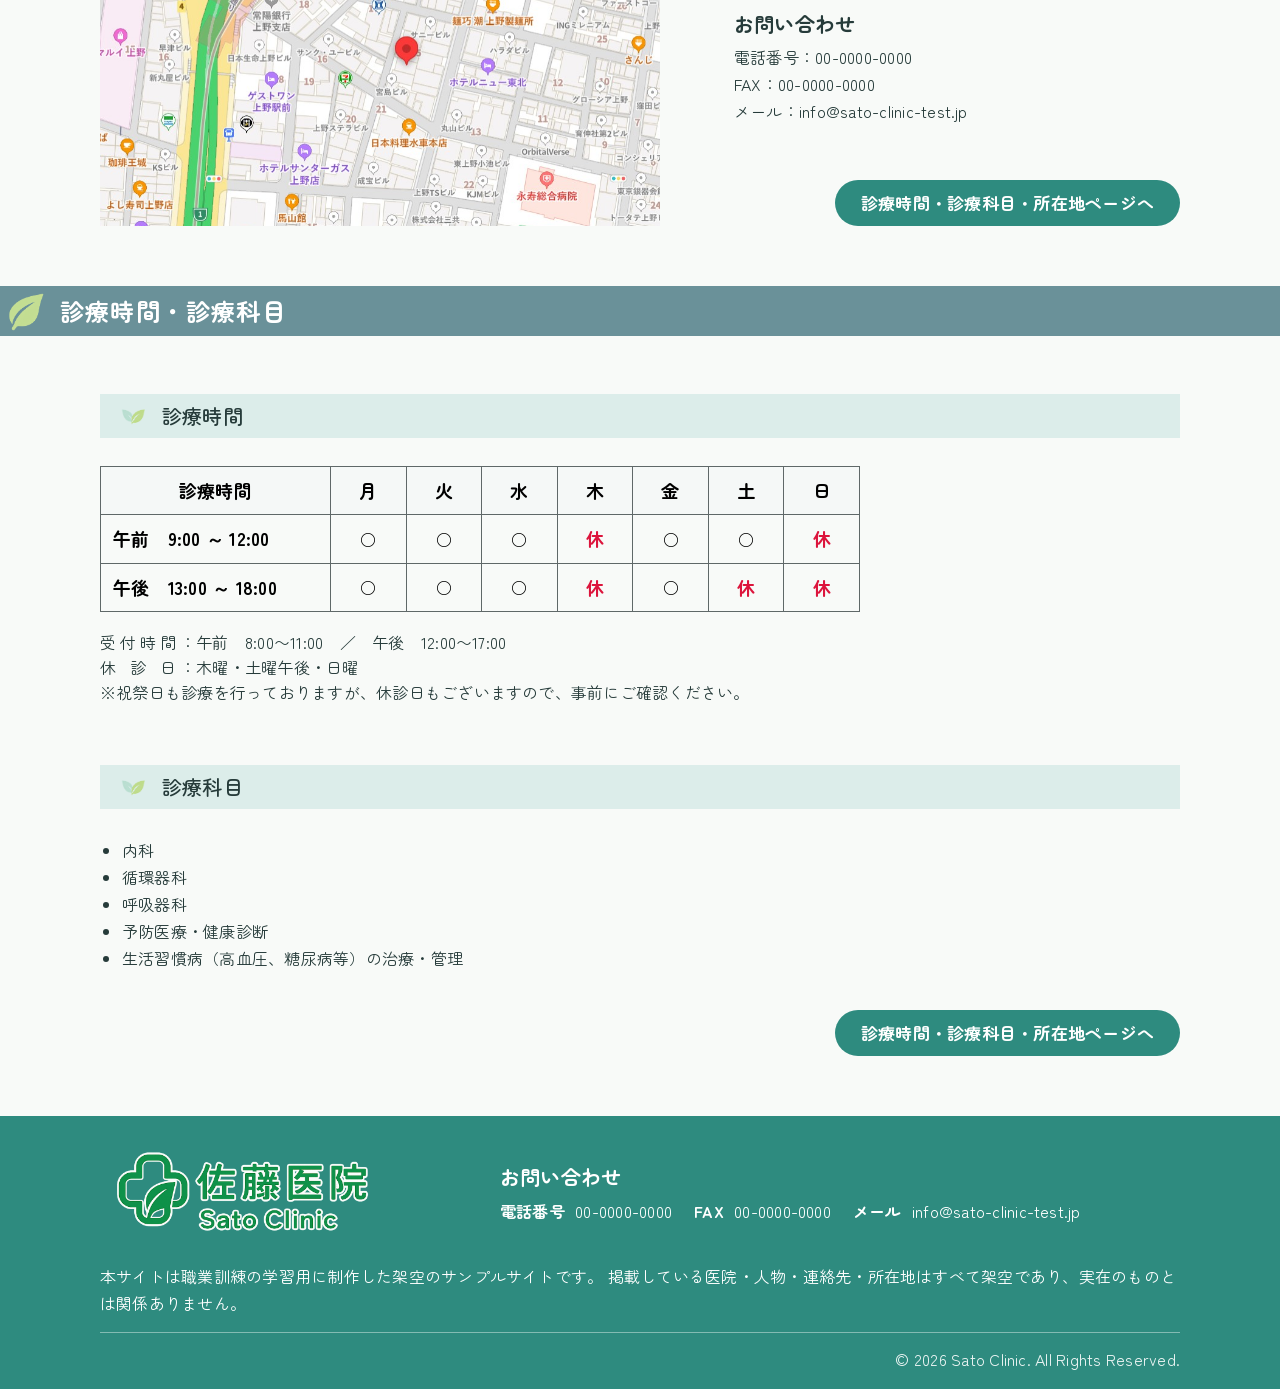
==== commit b2cdfecb: "WEB予約ページ追加" ====
--- a/index.html
+++ b/index.html
@@ -115,7 +115,7 @@
             <img src="./assets/images/icon_phone.png" alt="">
             <span>00-0000-0000</span>
           </a>
-          <a class="hero-reserve hero-reserve--web" href="#contact">
+          <a class="hero-reserve hero-reserve--web" href="./reservation.html">
             <img src="./assets/images/icon_calendar.png" alt="">
             <span>Web予約フォーム</span>
             <span class="hero-reserve__arrow" aria-hidden="true">›</span>
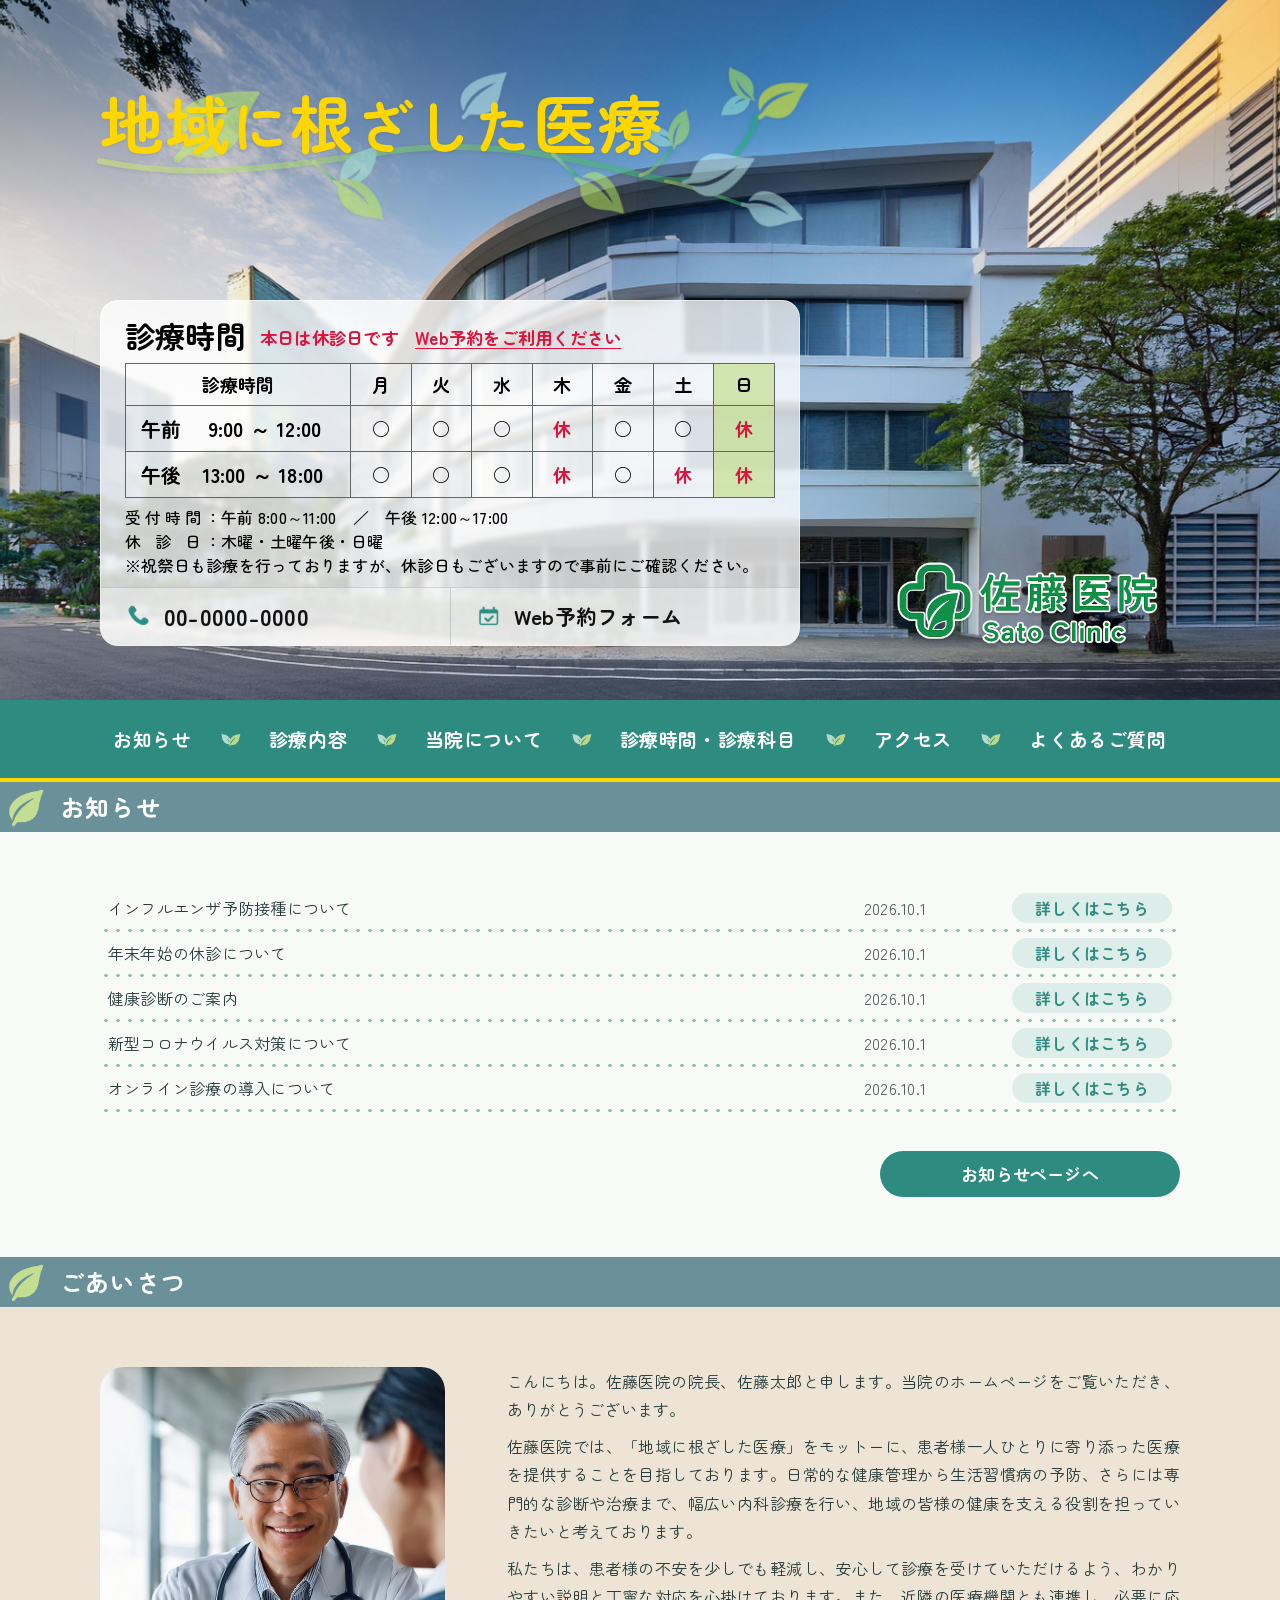
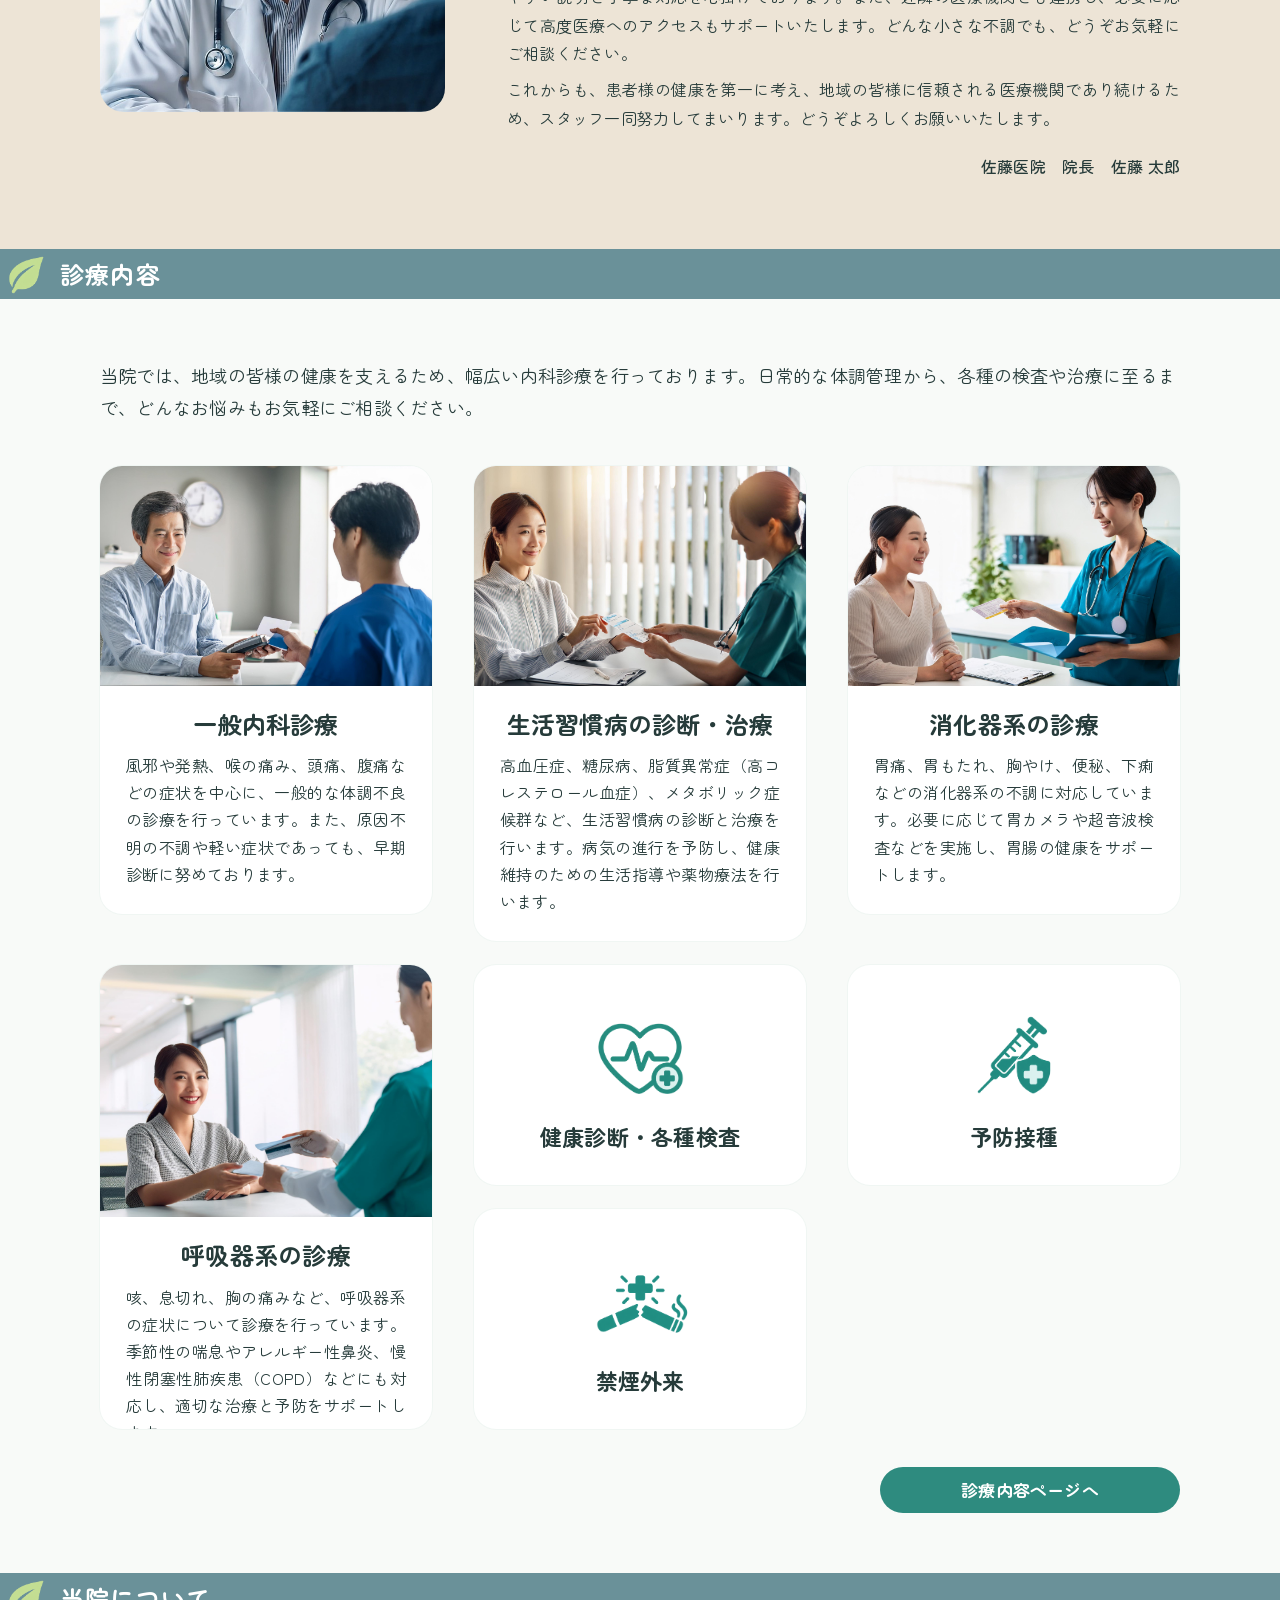
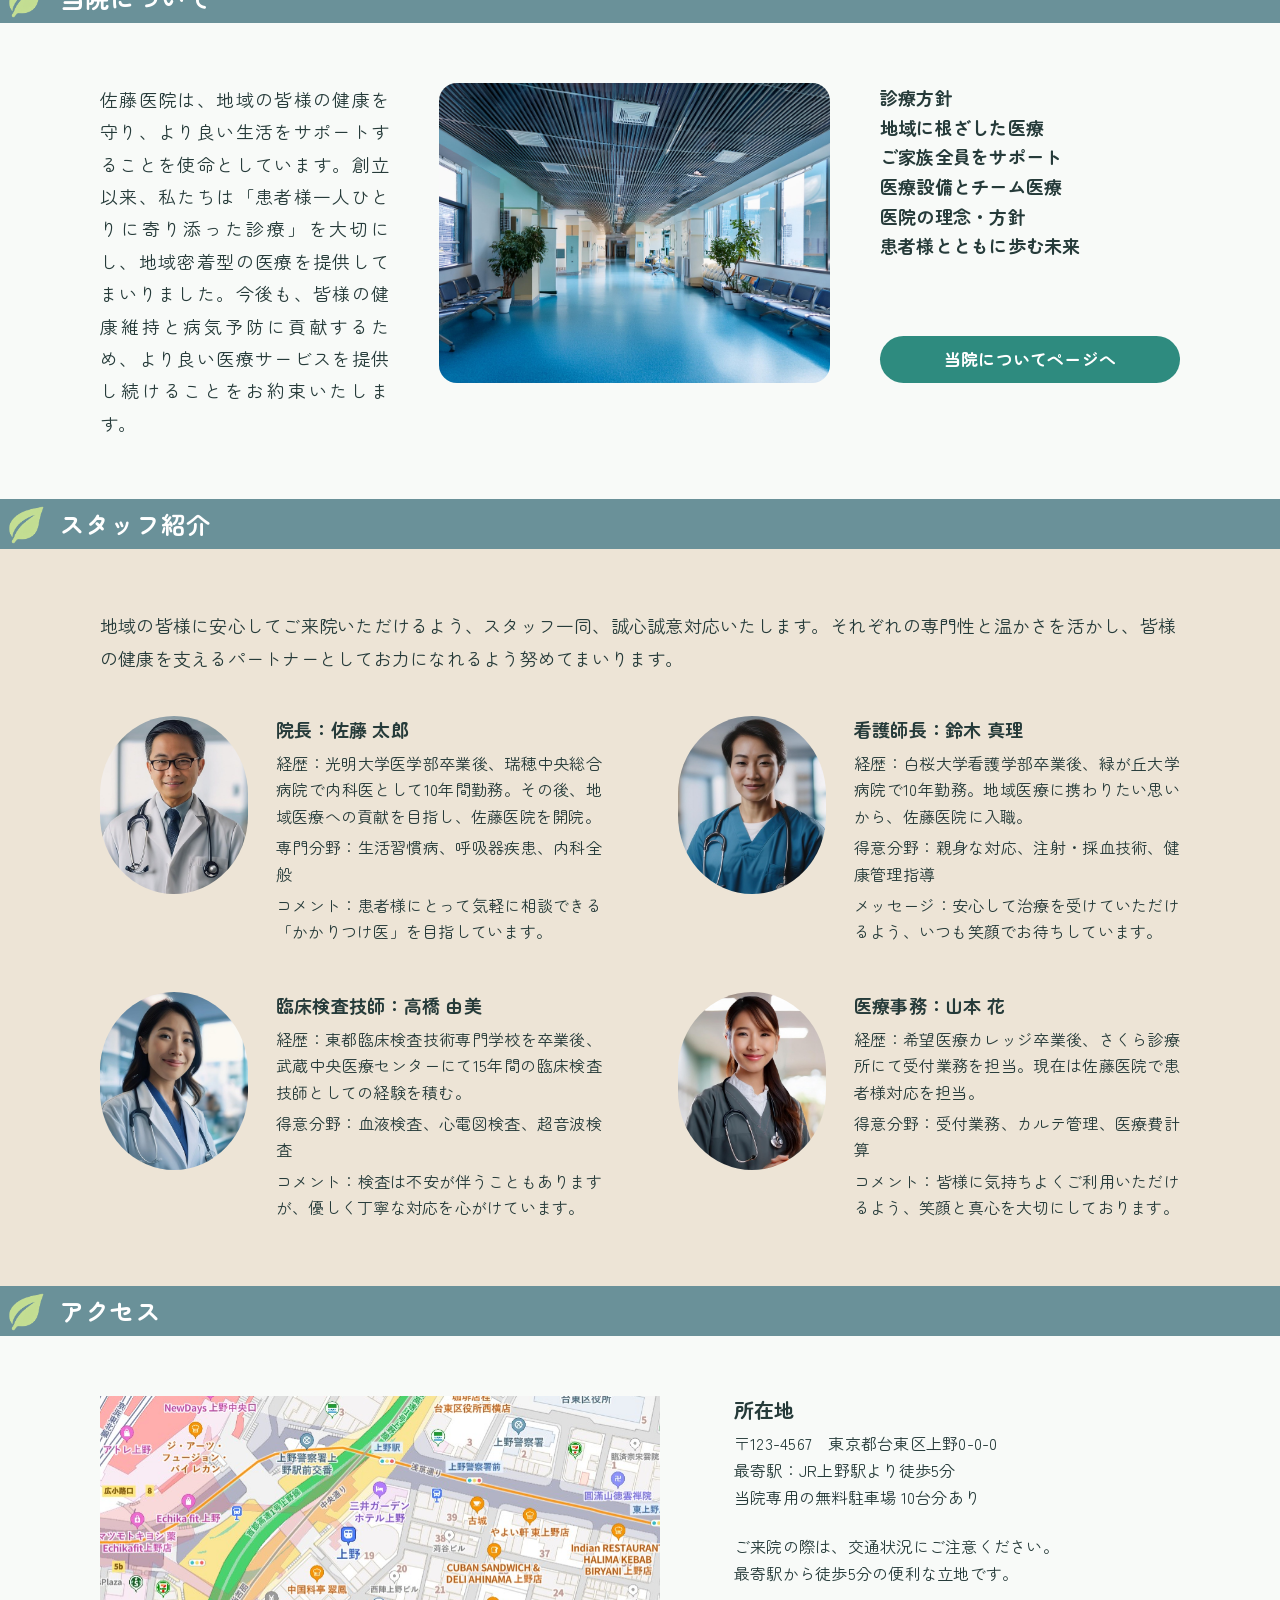
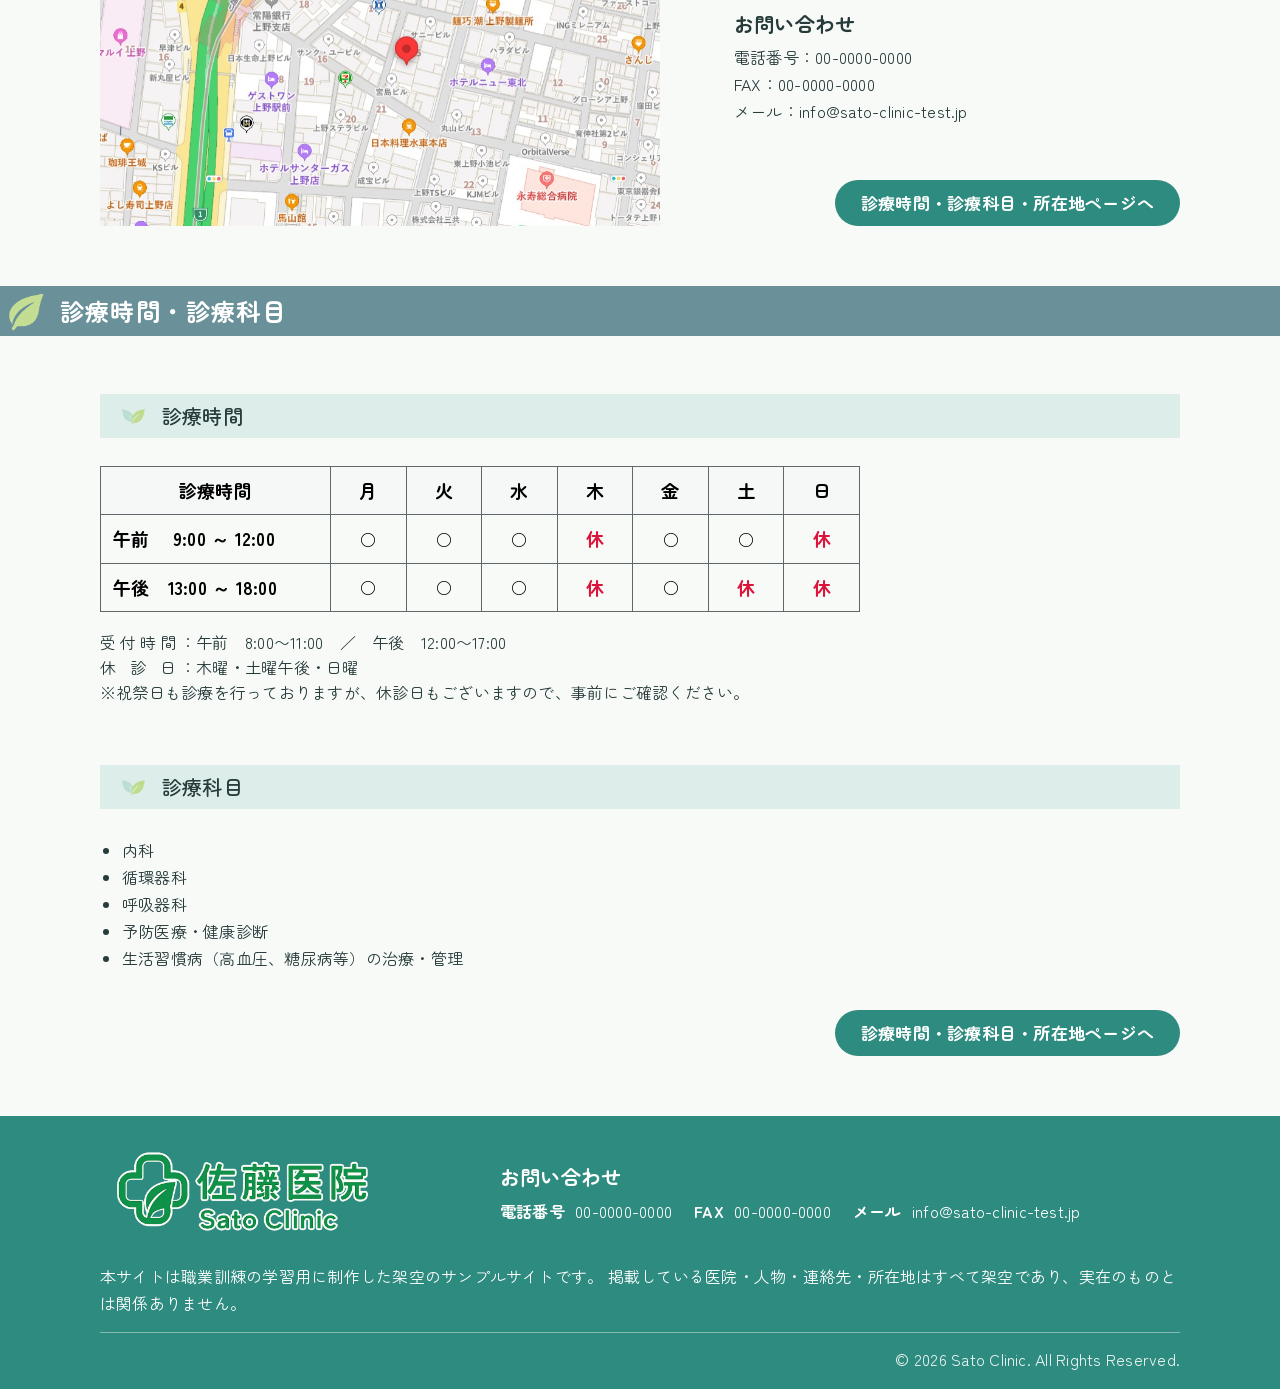
==== commit 94af4edc: "トップページ等の文字位置調整" ====
--- a/index.html
+++ b/index.html
@@ -84,7 +84,7 @@
           </thead>
           <tbody>
             <tr>
-              <th><span class="hours-period">午前</span>　9:00 ～ 12:00</th>
+              <th><span class="hours-period">午前</span>　 9:00 ～ 12:00</th>
               <td>○</td>
               <td>○</td>
               <td>○</td>
@@ -385,7 +385,7 @@
           </thead>
           <tbody>
             <tr>
-              <th><span class="hours-period">午前</span>　9:00 ～ 12:00</th>
+              <th><span class="hours-period">午前</span>　 9:00 ～ 12:00</th>
               <td>●</td>
               <td>●</td>
               <td>●</td>
--- a/assets/css/style.css
+++ b/assets/css/style.css
@@ -2648,6 +2648,31 @@
   margin-top: 18px;
 }
 
+.clinic-contact-list li {
+  display: grid;
+  grid-template-columns: 5em 1em max-content;
+  align-items: baseline;
+  white-space: nowrap;
+}
+
+.clinic-contact-label {
+  text-align: justify;
+  text-align-last: justify;
+  text-justify: inter-character;
+}
+
+.clinic-contact-value {
+  overflow-wrap: anywhere;
+}
+
+.clinic-contact-value--number {
+  display: inline-block;
+  min-width: max-content;
+  white-space: nowrap;
+  overflow-wrap: normal;
+  word-break: keep-all;
+}
+
 .clinic-departments,
 .clinic-contact-list,
 .clinic-location-copy ul {
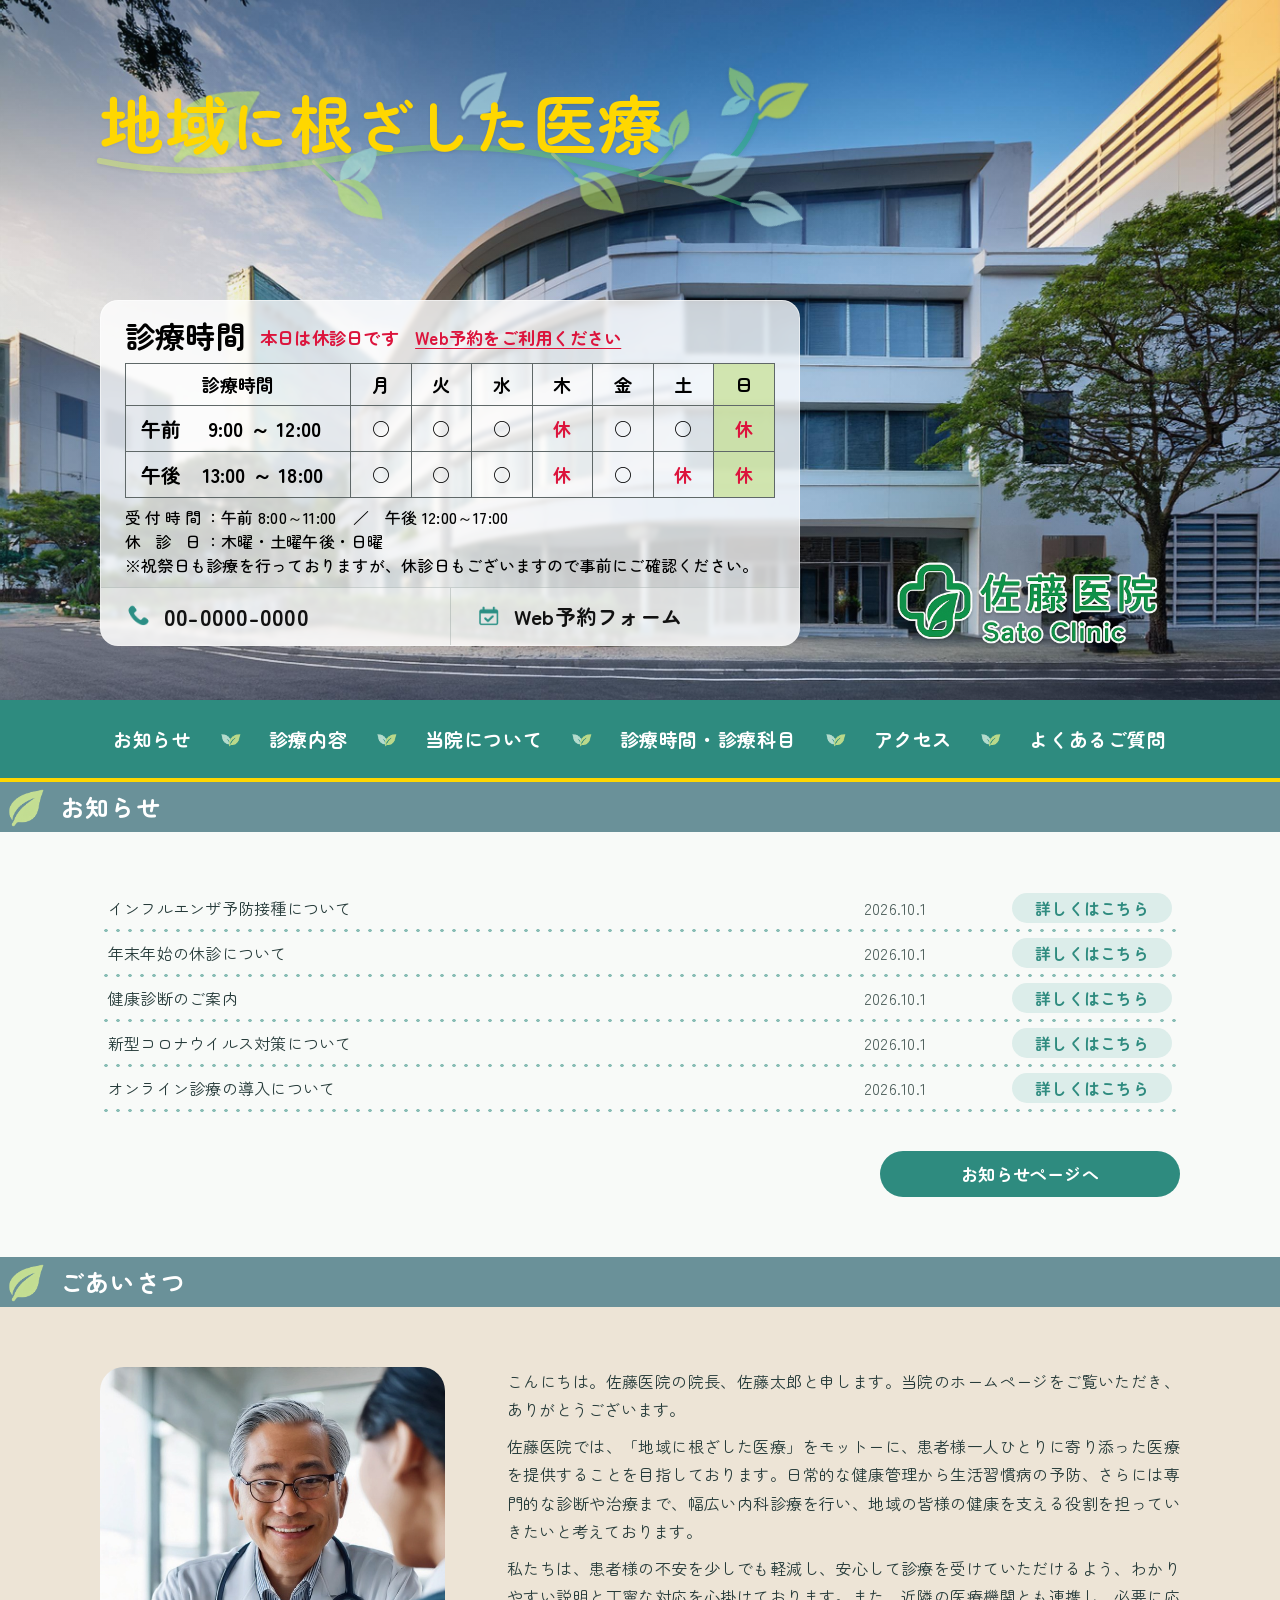
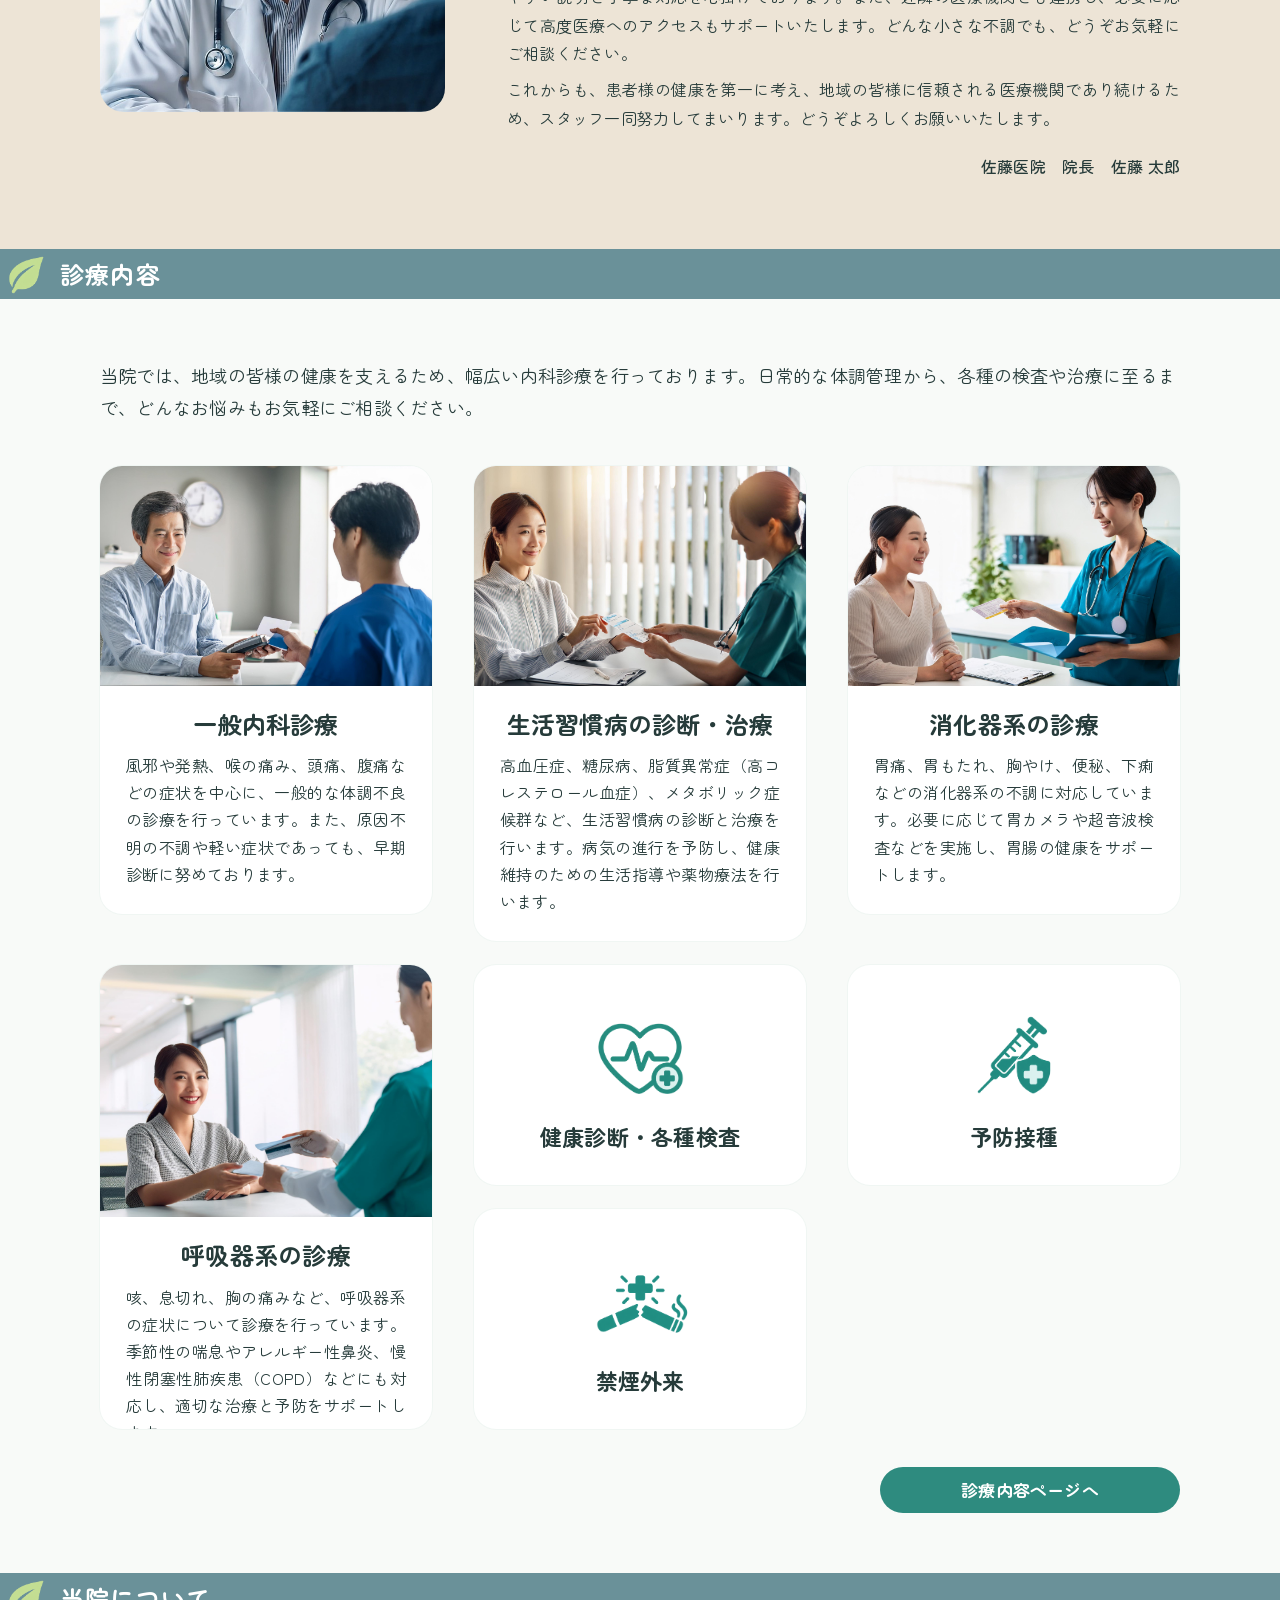
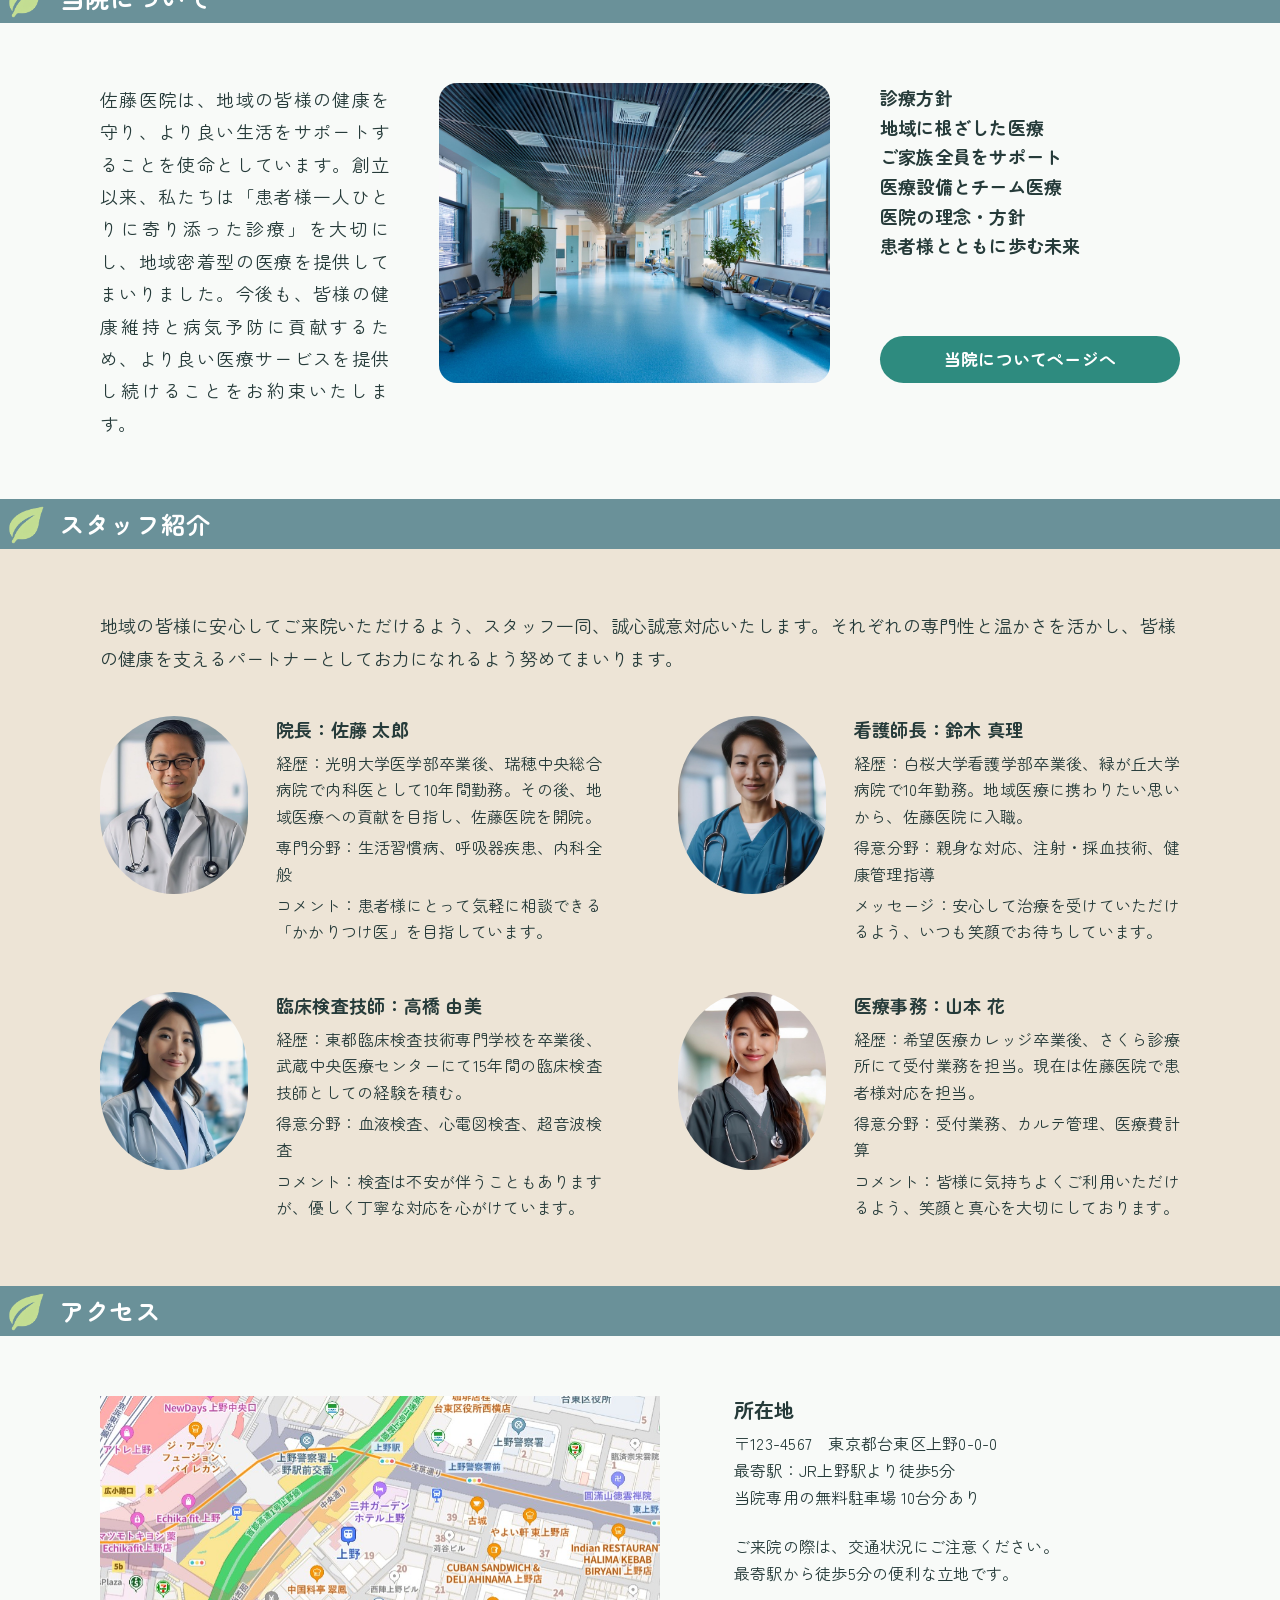
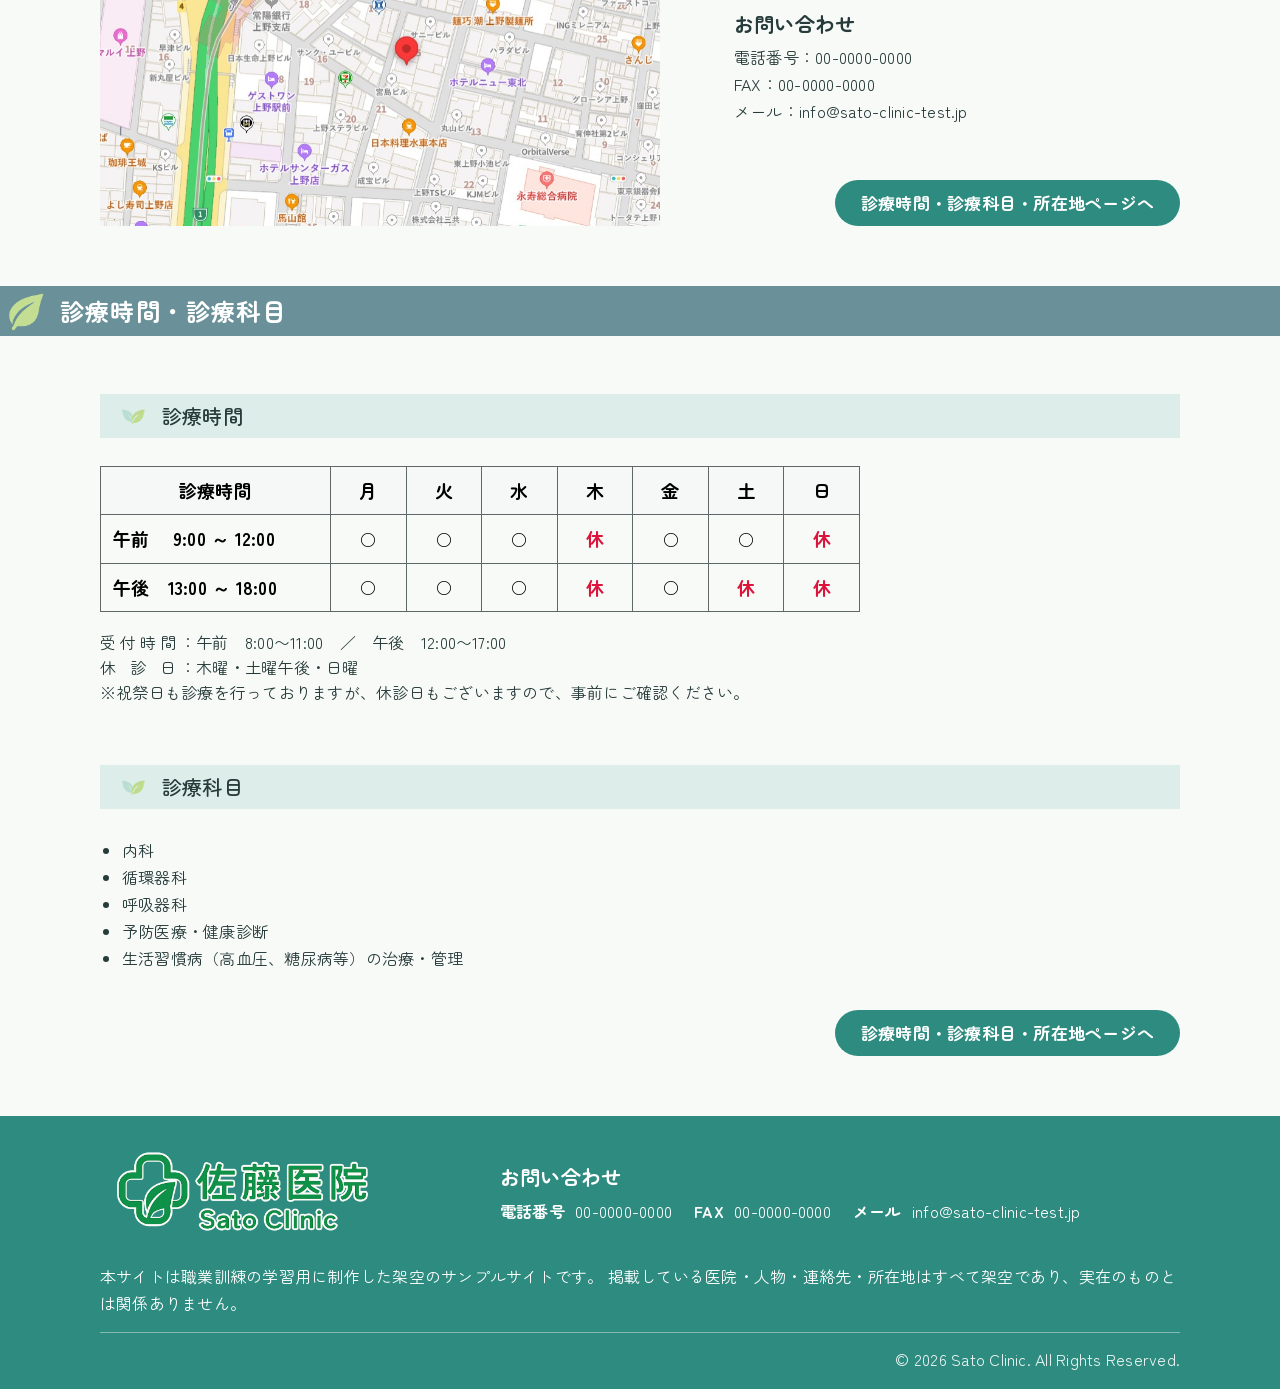
==== commit 313dd0d6: "診療時間表の修正" ====
--- a/index.html
+++ b/index.html
@@ -72,29 +72,29 @@
         <table class="hours-table hours-table--hero">
           <thead>
             <tr>
-              <th>診療時間</th>
-              <th>月</th>
-              <th>火</th>
-              <th>水</th>
-              <th>木</th>
-              <th>金</th>
-              <th>土</th>
-              <th>日</th>
+              <th scope="col">診療時間</th>
+              <th scope="col"><abbr title="Monday">月</abbr></th>
+              <th scope="col"><abbr title="Tuesday">火</abbr></th>
+              <th scope="col"><abbr title="Wednesday">水</abbr></th>
+              <th scope="col"><abbr title="Thursday">木</abbr></th>
+              <th scope="col"><abbr title="Friday">金</abbr></th>
+              <th scope="col"><abbr title="Saturday">土</abbr></th>
+              <th scope="col"><abbr title="Sunday">日</abbr></th>
             </tr>
           </thead>
           <tbody>
             <tr>
-              <th><span class="hours-period">午前</span>　 9:00 ～ 12:00</th>
-              <td>○</td>
-              <td>○</td>
-              <td>○</td>
-              <td class="closed">休</td>
-              <td>○</td>
-              <td>○</td>
-              <td class="closed">休</td>
-            </tr>
-            <tr>
-              <th><span class="hours-period">午後</span>　13:00 ～ 18:00</th>
+              <th scope="row"><span class="hours-period">午前</span>　 9:00 ～ 12:00</th>
+              <td>○</td>
+              <td>○</td>
+              <td>○</td>
+              <td class="closed">休</td>
+              <td>○</td>
+              <td>○</td>
+              <td class="closed">休</td>
+            </tr>
+            <tr>
+              <th scope="row"><span class="hours-period">午後</span>　13:00 ～ 18:00</th>
               <td>○</td>
               <td>○</td>
               <td>○</td>
@@ -186,8 +186,9 @@
 
   <main>
     <section class="section section--compact" id="news">
-      <div class="section-title"><img src="./assets/images/LEAF_G.png" alt="">
+      <div class="section-title"><a class="section-title__link" href="./news.html"><img src="./assets/images/LEAF_G.png" alt="">
         <h2>お知らせ</h2>
+      </a>
       </div>
       <div class="content news-list">
         <article class="news-row"><a href="./news.html#influenza">インフルエンザ予防接種について</a><time>2026.10.1</time><a class="mini-button" href="./news.html#influenza">詳しくはこちら</a></article>
@@ -200,8 +201,9 @@
     </section>
 
     <section class="section section--beige" id="greeting">
-      <div class="section-title"><img src="./assets/images/LEAF_G.png" alt="">
+      <div class="section-title"><a class="section-title__link" href="./about.html"><img src="./assets/images/LEAF_G.png" alt="">
         <h2>ごあいさつ</h2>
+      </a>
       </div>
       <div class="content greeting-grid">
         <img src="./assets/images/greeting.jpg" alt="院長が患者様と話している様子" class="greeting-photo">
@@ -220,8 +222,9 @@
     </section>
 
     <section class="section" id="services">
-      <div class="section-title"><img src="./assets/images/LEAF_G.png" alt="">
+      <div class="section-title"><a class="section-title__link" href="./medical.html"><img src="./assets/images/LEAF_G.png" alt="">
         <h2>診療内容</h2>
+      </a>
       </div>
       <div class="content">
         <p class="intro">当院では、地域の皆様の健康を支えるため、幅広い内科診療を行っております。日常的な体調管理から、各種の検査や治療に至るまで、どんなお悩みもお気軽にご相談ください。</p>
@@ -278,8 +281,9 @@
     </section>
 
     <section class="section" id="about">
-      <div class="section-title"><img src="./assets/images/LEAF_G.png" alt="">
+      <div class="section-title"><a class="section-title__link" href="./about.html"><img src="./assets/images/LEAF_G.png" alt="">
         <h2>当院について</h2>
+      </a>
       </div>
       <div class="content about-grid">
         <div class="about-copy about-copy--left">
@@ -303,8 +307,9 @@
     </section>
 
     <section class="section section--beige" id="staff">
-      <div class="section-title"><img src="./assets/images/LEAF_G.png" alt="">
+      <div class="section-title"><a class="section-title__link" href="./about.html#about-staff-title"><img src="./assets/images/LEAF_G.png" alt="">
         <h2>スタッフ紹介</h2>
+      </a>
       </div>
       <div class="content">
         <p class="intro">地域の皆様に安心してご来院いただけるよう、スタッフ一同、誠心誠意対応いたします。それぞれの専門性と温かさを活かし、皆様の健康を支えるパートナーとしてお力になれるよう努めてまいります。</p>
@@ -346,8 +351,9 @@
     </section>
 
     <section class="section" id="access">
-      <div class="section-title"><img src="./assets/images/LEAF_G.png" alt="">
+      <div class="section-title"><a class="section-title__link" href="./clinic-info.html#clinic-location"><img src="./assets/images/LEAF_G.png" alt="">
         <h2>アクセス</h2>
+      </a>
       </div>
       <div class="content access-grid">
         <a href="https://www.google.com/maps/search/?api=1&amp;query=%E6%9D%B1%E4%BA%AC%E9%83%BD%E5%8F%B0%E6%9D%B1%E5%8C%BA%E6%9D%B1%E4%B8%8A%E9%87%8E3-35-9" target="_blank" rel="noopener noreferrer" aria-label="Google マップで所在地を見る" title="クリックでGoogleMapを表示">
@@ -365,37 +371,38 @@
     </section>
 
     <section class="section section--compact" id="hours">
-      <div class="section-title"><img src="./assets/images/LEAF_G.png" alt="">
+      <div class="section-title"><a class="section-title__link" href="./clinic-info.html#clinic-hours"><img src="./assets/images/LEAF_G.png" alt="">
         <h2>診療時間・診療科目</h2>
+      </a>
       </div>
       <div class="content hours-content">
         <h3 class="hours-subheading"><img src="./assets/images/LEAF_B&amp;G.png" alt="">診療時間</h3>
         <table class="hours-table hours-table--main">
           <thead>
             <tr>
-              <th>診療時間</th>
-              <th>月</th>
-              <th>火</th>
-              <th>水</th>
-              <th>木</th>
-              <th>金</th>
-              <th>土</th>
-              <th>日</th>
+              <th scope="col">診療時間</th>
+              <th scope="col"><abbr title="Monday">月</abbr></th>
+              <th scope="col"><abbr title="Tuesday">火</abbr></th>
+              <th scope="col"><abbr title="Wednesday">水</abbr></th>
+              <th scope="col"><abbr title="Thursday">木</abbr></th>
+              <th scope="col"><abbr title="Friday">金</abbr></th>
+              <th scope="col"><abbr title="Saturday">土</abbr></th>
+              <th scope="col"><abbr title="Sunday">日</abbr></th>
             </tr>
           </thead>
           <tbody>
             <tr>
-              <th><span class="hours-period">午前</span>　 9:00 ～ 12:00</th>
-              <td>●</td>
-              <td>●</td>
-              <td>●</td>
-              <td class="closed">休</td>
-              <td>●</td>
-              <td>●</td>
-              <td class="closed">休</td>
-            </tr>
-            <tr>
-              <th><span class="hours-period">午後</span>　13:00 ～ 18:00</th>
+              <th scope="row"><span class="hours-period">午前</span>　 9:00 ～ 12:00</th>
+              <td>●</td>
+              <td>●</td>
+              <td>●</td>
+              <td class="closed">休</td>
+              <td>●</td>
+              <td>●</td>
+              <td class="closed">休</td>
+            </tr>
+            <tr>
+              <th scope="row"><span class="hours-period">午後</span>　13:00 ～ 18:00</th>
               <td>●</td>
               <td>●</td>
               <td>●</td>
--- a/assets/css/style.css
+++ b/assets/css/style.css
@@ -240,6 +240,10 @@
   border-collapse: collapse;
   color: #000;
   background: transparent
+}
+
+.hours-table abbr[title] {
+  text-decoration: none;
 }
 
 .hours-table th,
@@ -557,6 +561,26 @@
   flex: 0 0 50px
 }
 
+.section-title__link {
+  display: flex;
+  height: 100%;
+  align-items: center;
+  gap: 10px;
+  color: inherit;
+  text-decoration: none;
+}
+
+.section-title__link:hover h2,
+.section-title__link:focus-visible h2 {
+  text-decoration: underline;
+  text-underline-offset: .16em;
+}
+
+.section-title__link:focus-visible {
+  outline: 2px solid currentColor;
+  outline-offset: -3px;
+}
+
 .section-title h2 {
   margin: 0;
   font-size: 24px;
@@ -2742,10 +2766,6 @@
     margin-right: 24px;
   }
 
-  .clinic-info-content .hours-table--main {
-    min-width: 700px;
-  }
-
   .clinic-departments,
   .clinic-contact-list,
   .clinic-location-copy ul {
